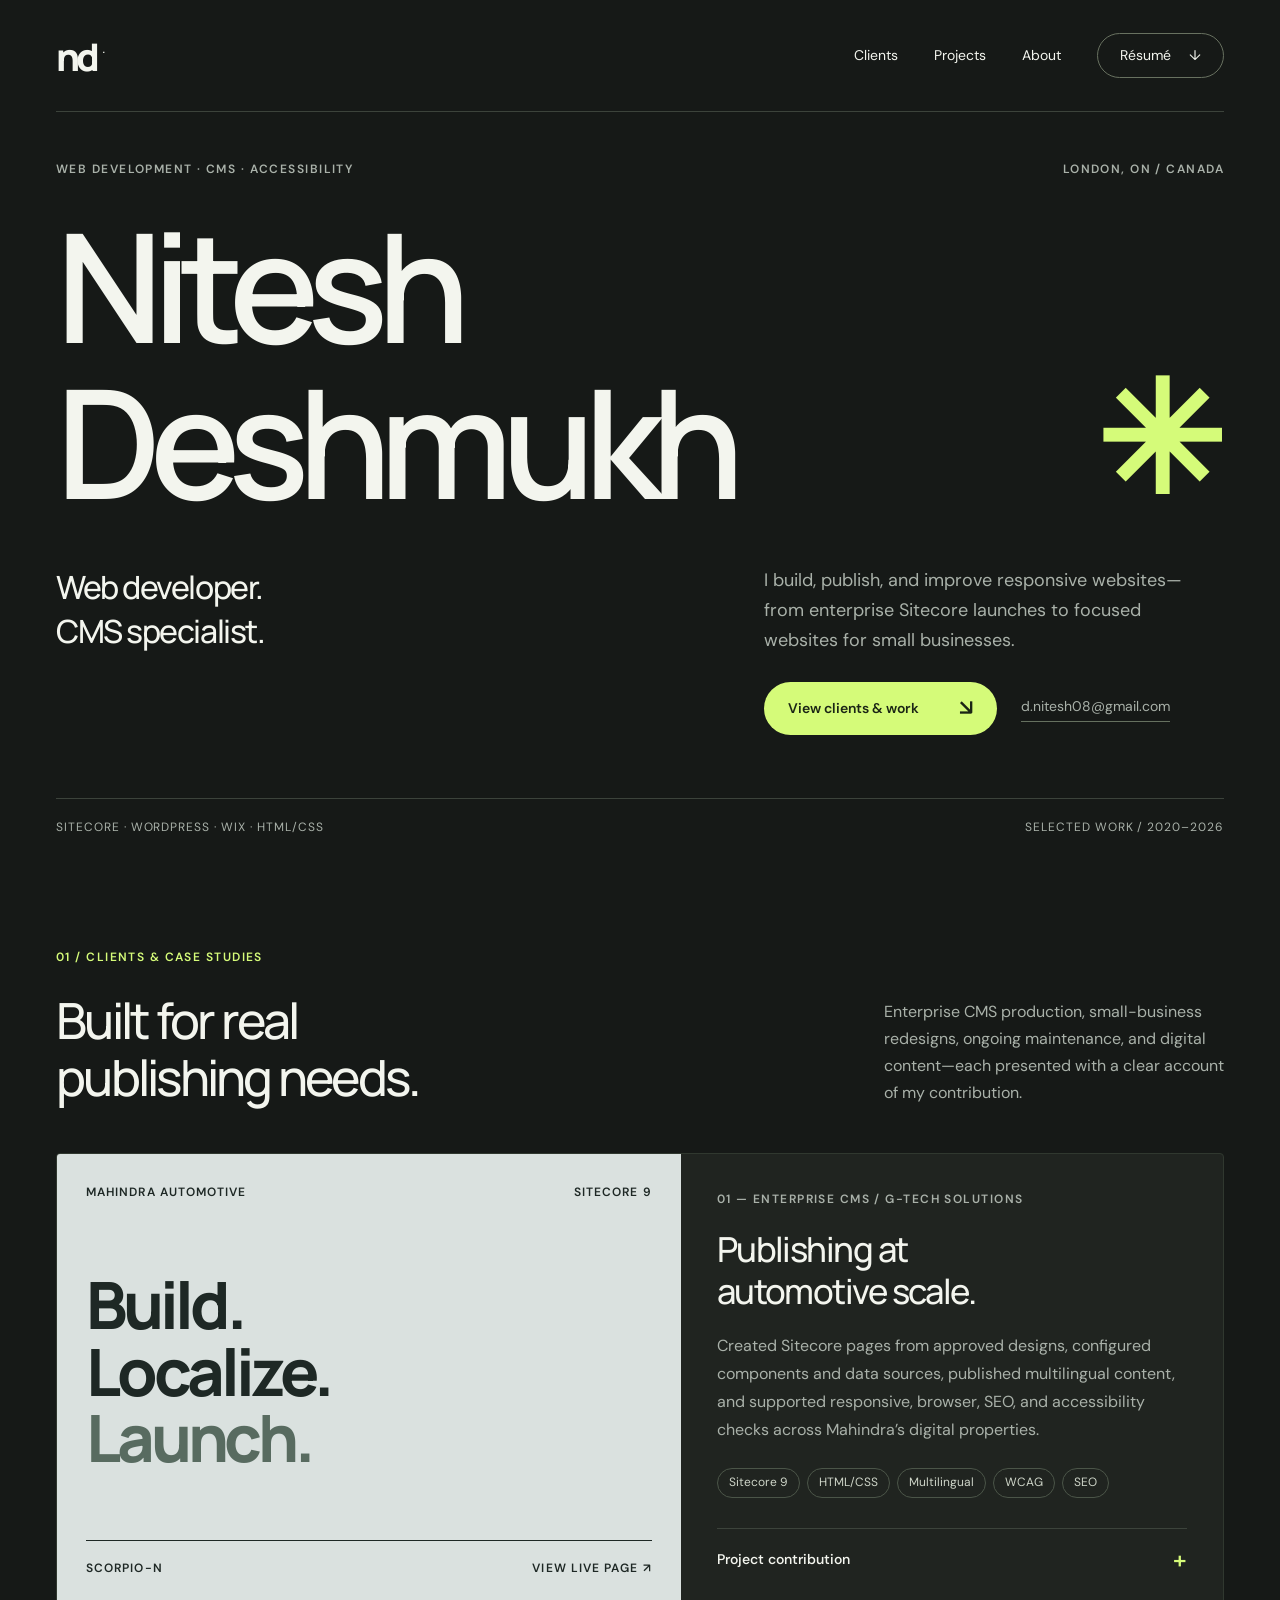
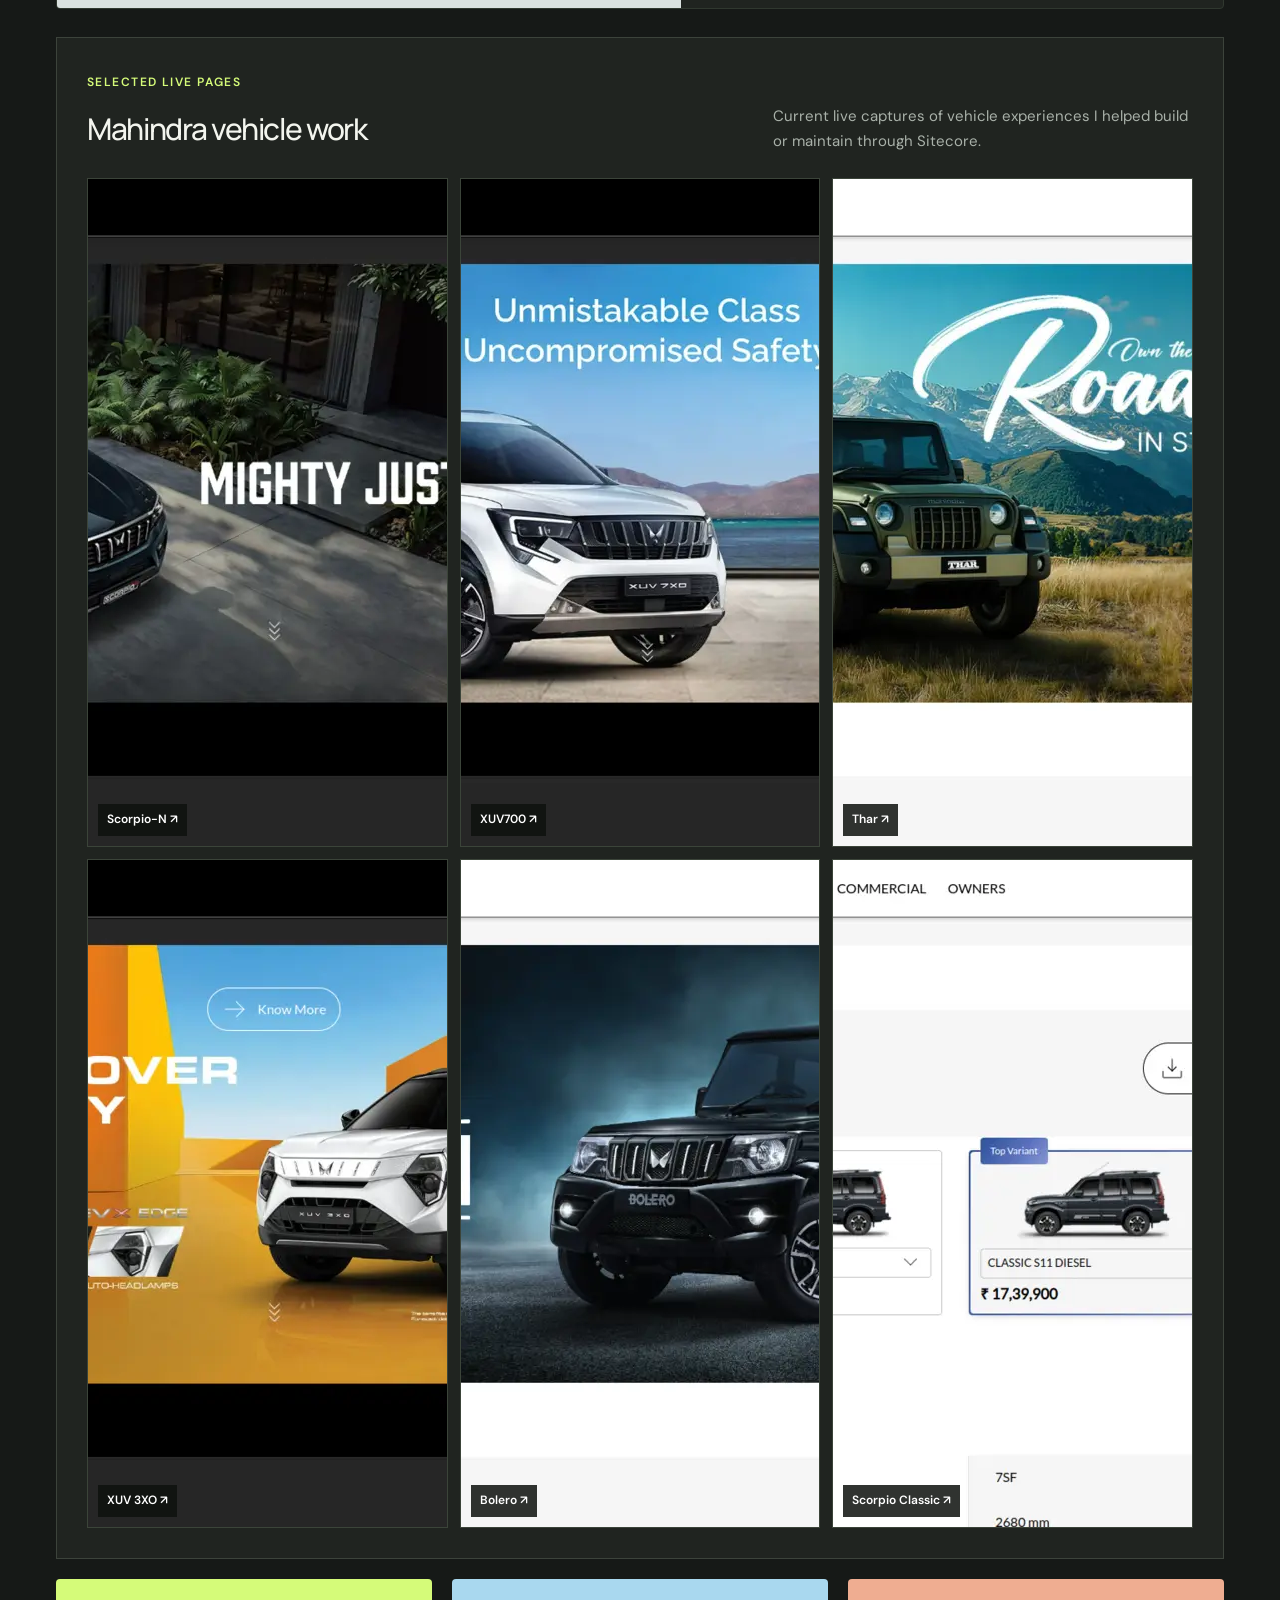
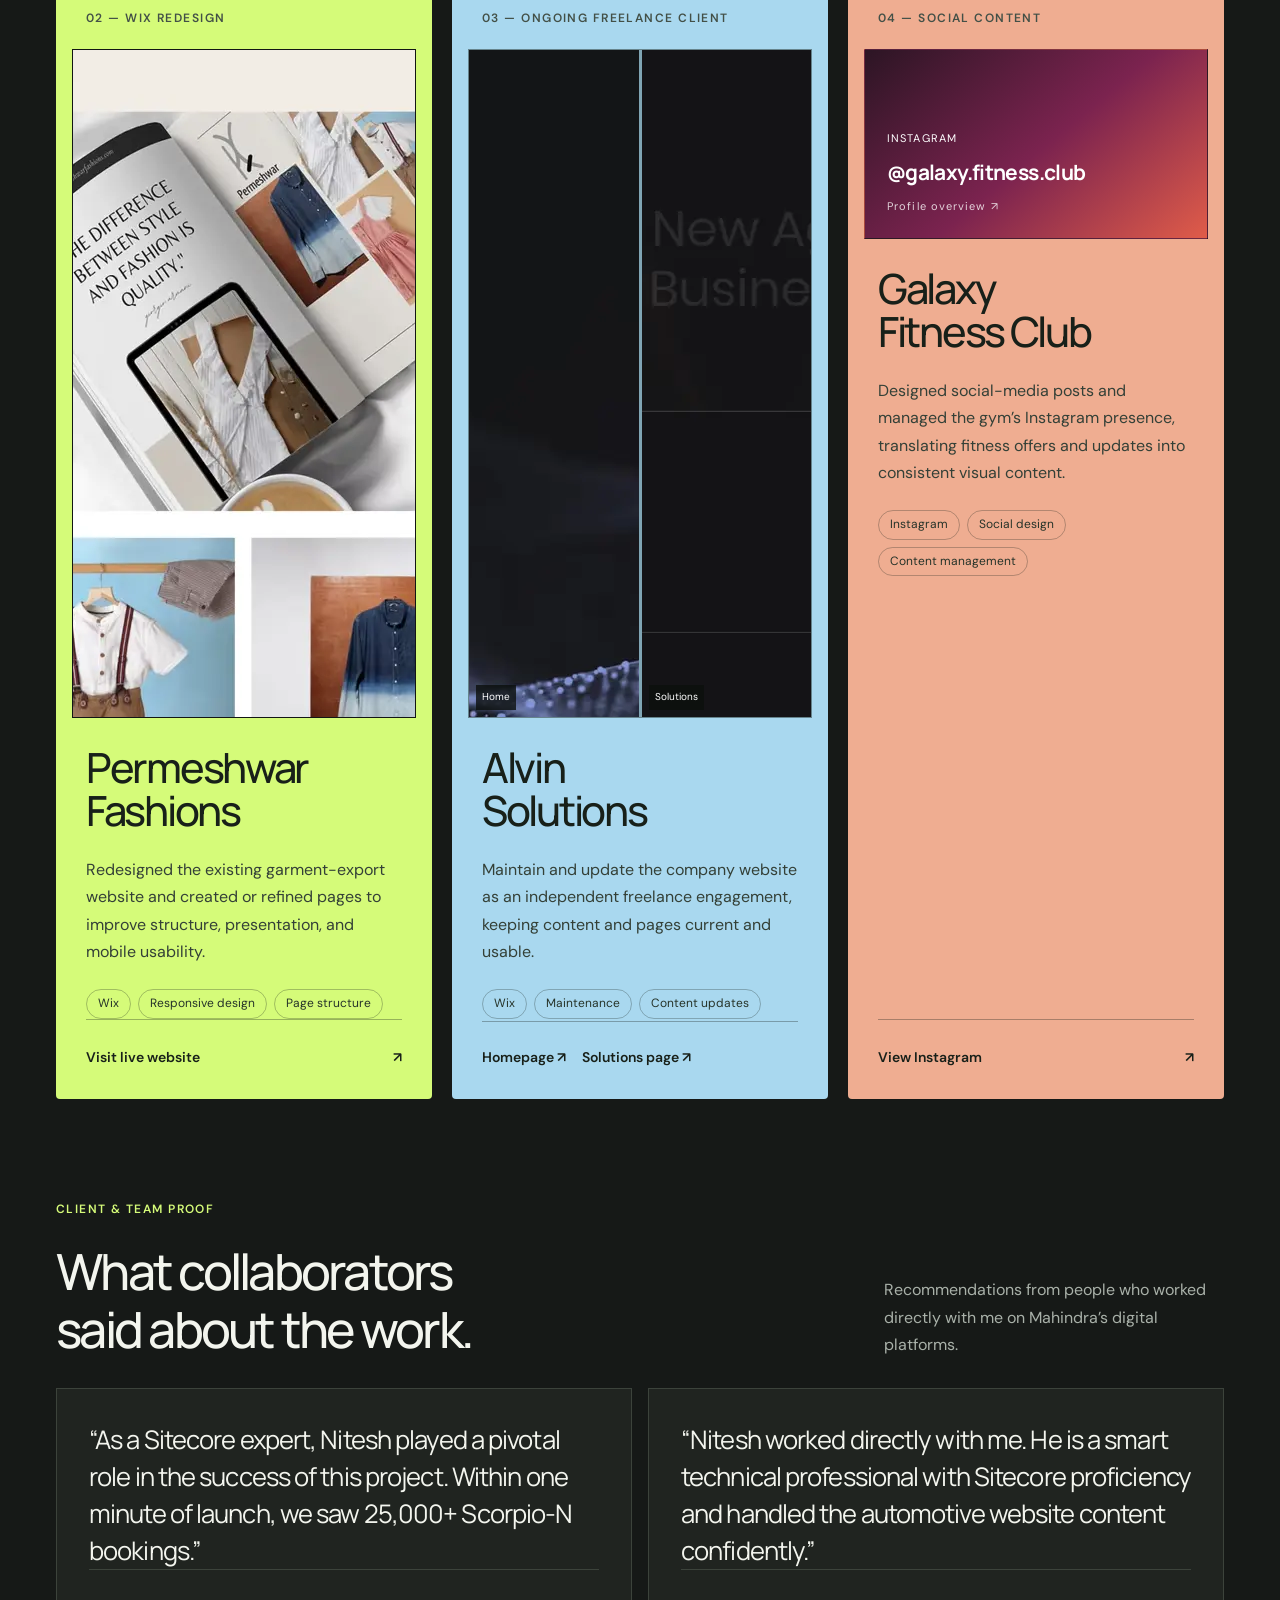
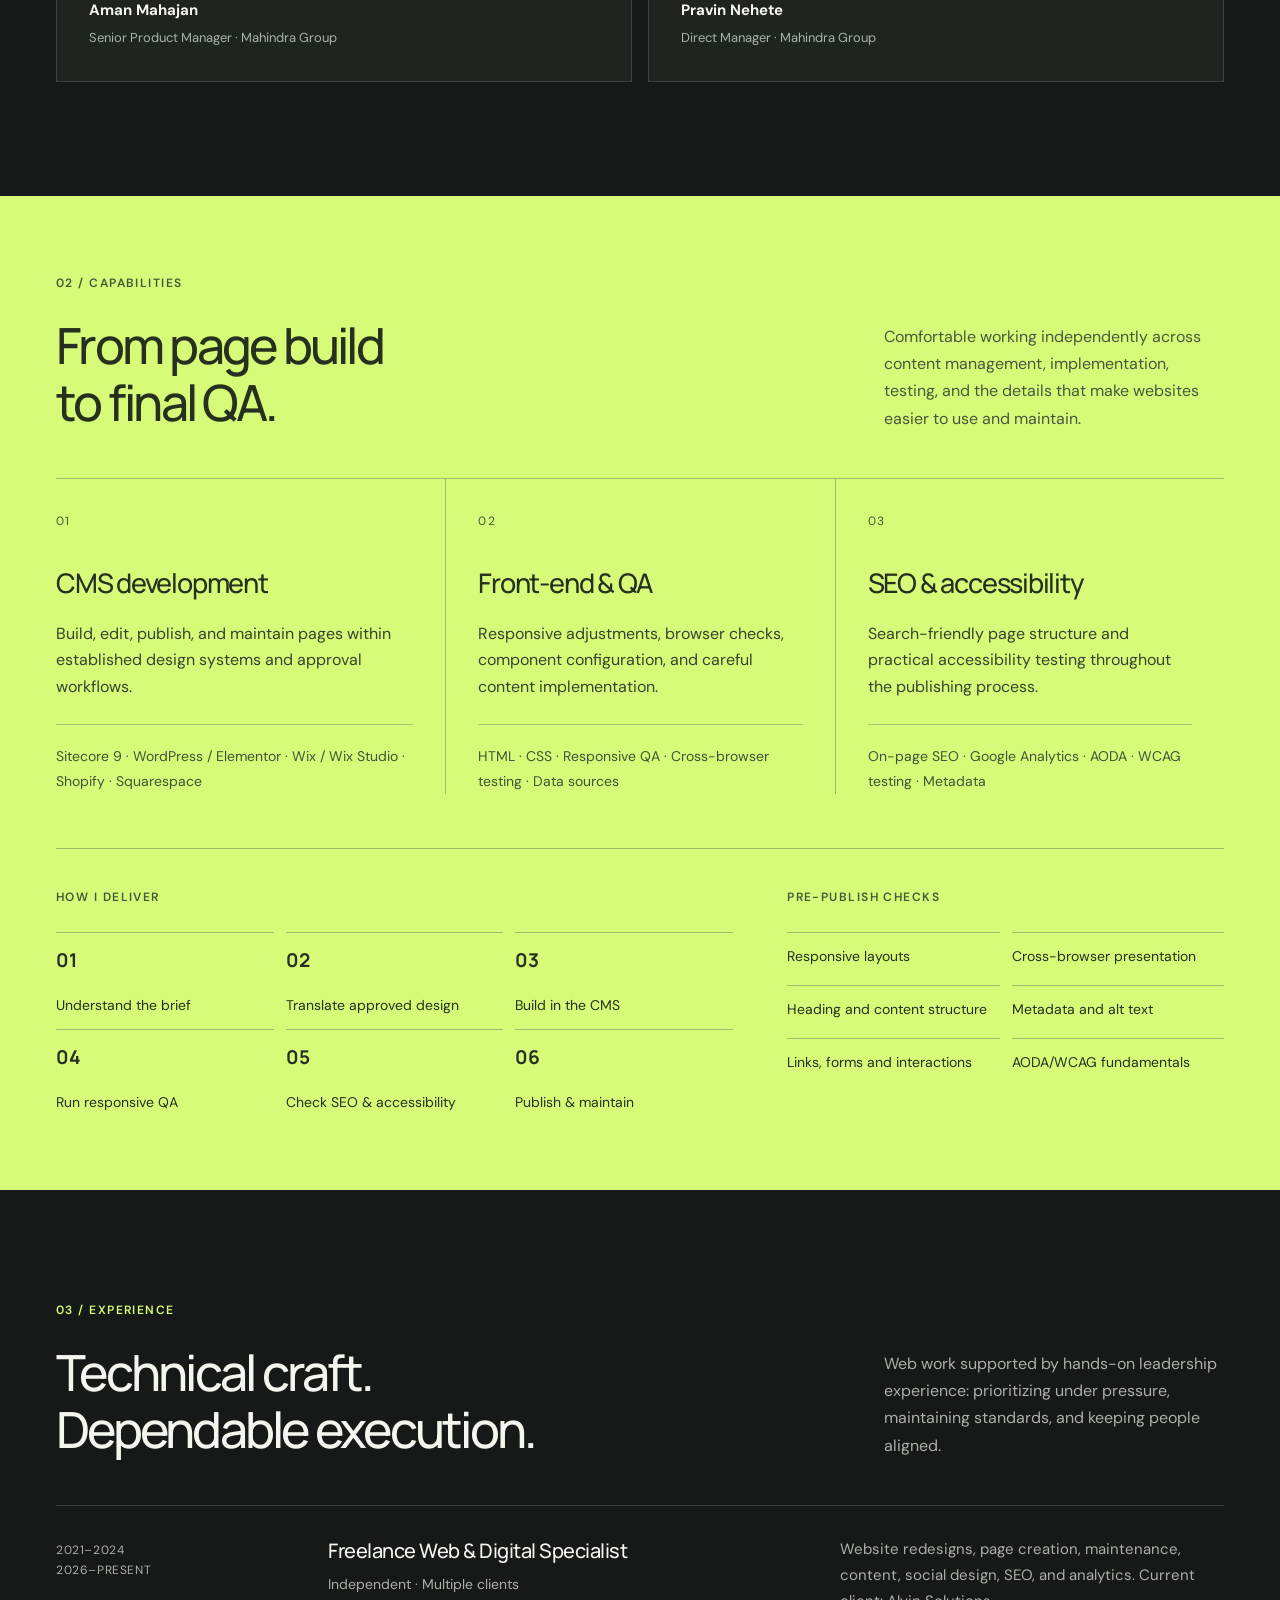
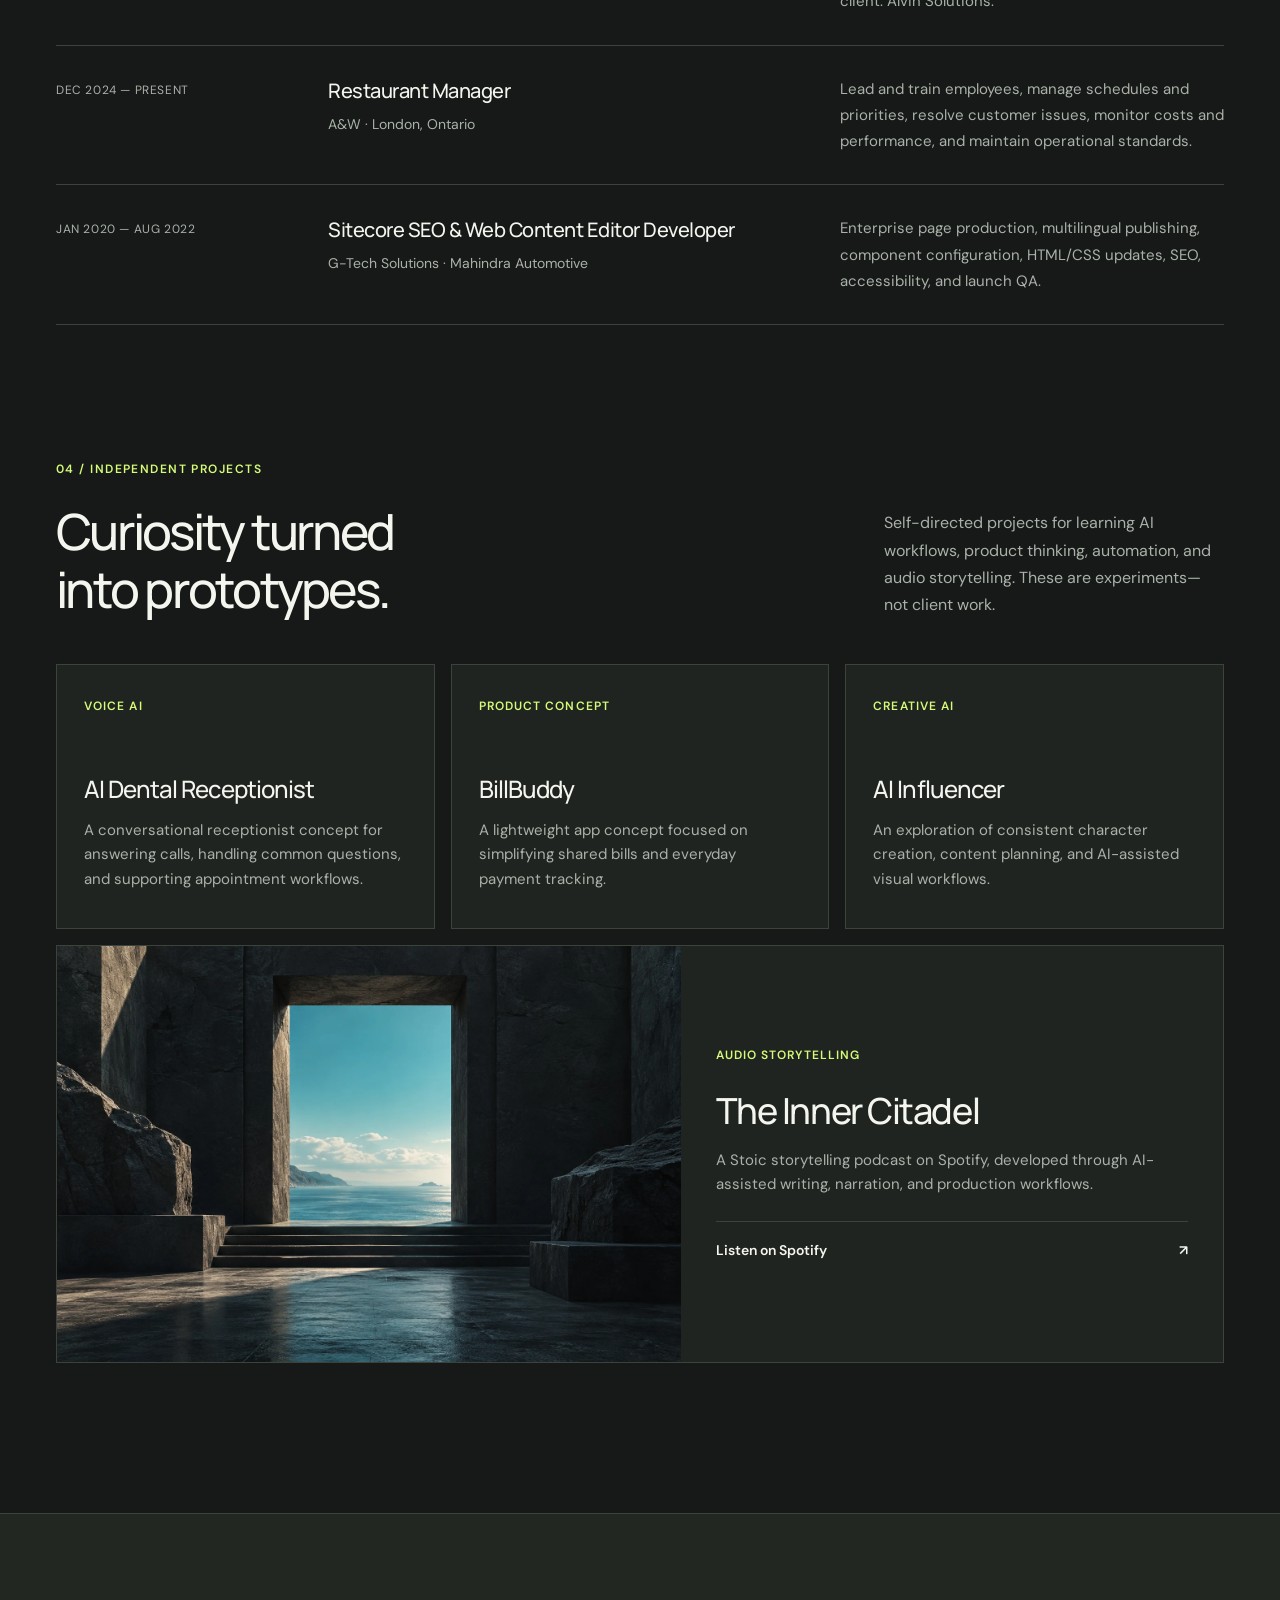
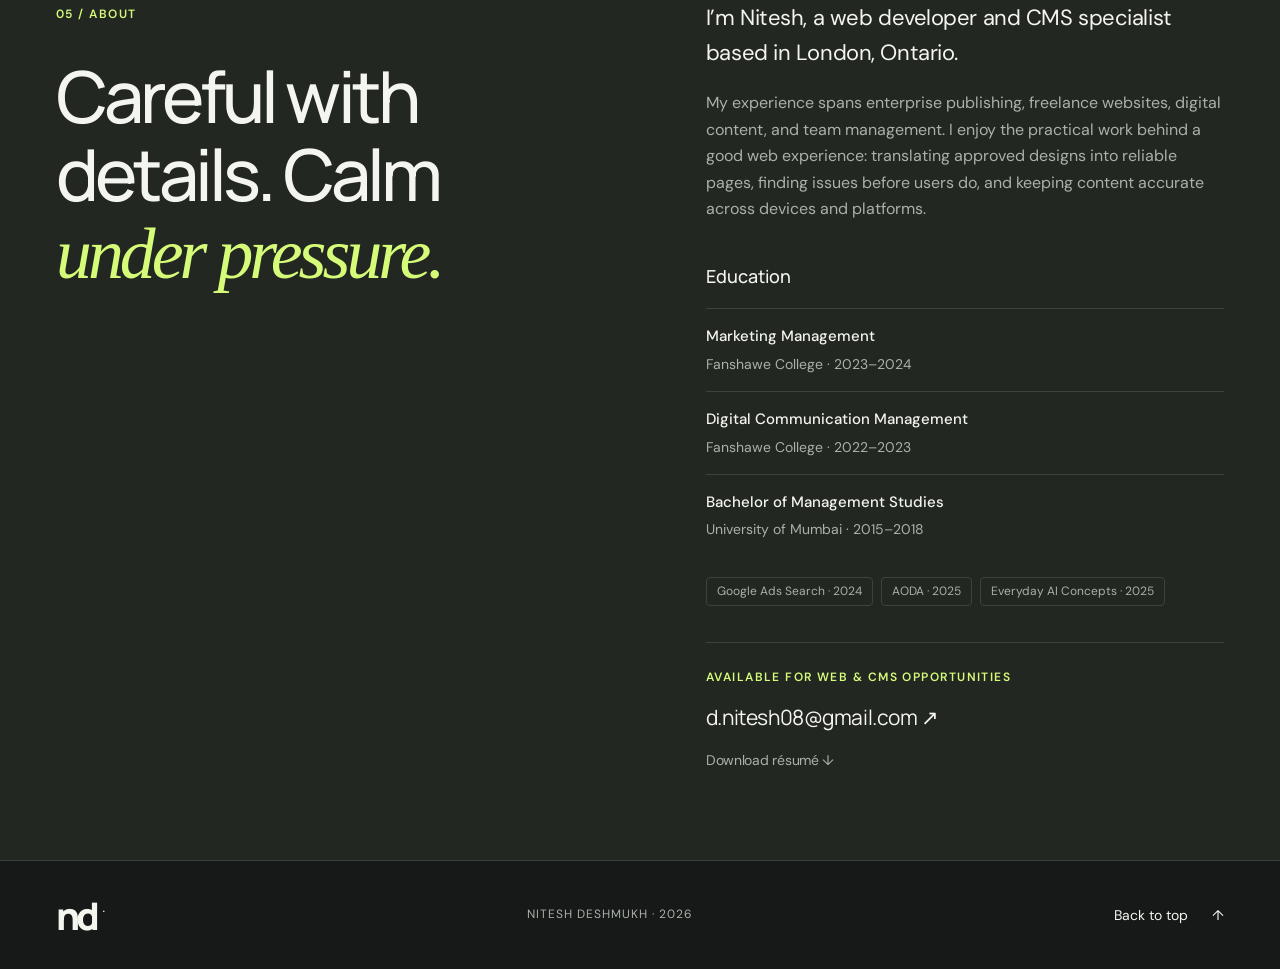
==== docs/index.html @ f16b20b1 "Publish updated web developer portfolio" ====
<!doctype html>
<html lang="en">
<head>
  <meta charset="UTF-8">
  <meta name="viewport" content="width=device-width, initial-scale=1">
  <meta name="theme-color" content="#161917">
  <title>Nitesh Deshmukh — Web Developer & CMS Specialist</title>
  <meta name="description" content="Portfolio of Nitesh Deshmukh, a web developer and CMS specialist in London, Ontario, with Sitecore, WordPress, Wix, accessibility, SEO, and QA experience.">
  <link rel="icon" href="favicon.svg" type="image/svg+xml">
  <link rel="stylesheet" href="style.css">
</head>
<body>
<a class="skip" href="#main">Skip to content</a>
<header class="header wrap">
  <a class="wordmark" href="#home" aria-label="Nitesh Deshmukh home">nd<span aria-hidden="true">.</span></a>
  <nav aria-label="Main navigation">
    <a href="#clients">Clients</a>
    <a href="#projects">Projects</a>
    <a href="#about">About</a>
    <a href="Nitesh_Deshmukh_Web_Developer_CMS_Resume.pdf" download>Résumé <span aria-hidden="true">↓</span></a>
  </nav>
</header>
<main id="main">
  <section class="hero wrap" id="home" aria-labelledby="hero-title">
    <div class="eyebrow hero-meta"><span>WEB DEVELOPMENT · CMS · ACCESSIBILITY</span><span>LONDON, ON / CANADA</span></div>
    <h1 id="hero-title">Nitesh<br><span class="surname">Deshmukh<span class="asterisk" aria-hidden="true">✳</span></span></h1>
    <div class="hero-bottom">
      <h2>Web developer.<br>CMS specialist.</h2>
      <div>
        <p>I build, publish, and improve responsive websites—from enterprise Sitecore launches to focused websites for small businesses.</p>
        <div class="hero-actions">
          <a class="button" href="#clients">View clients &amp; work <span aria-hidden="true">↘</span></a>
          <a class="text-link" href="mailto:d.nitesh08@gmail.com">d.nitesh08@gmail.com</a>
        </div>
      </div>
    </div>
    <div class="hero-foot"><span>SITECORE · WORDPRESS · WIX · HTML/CSS</span><span>SELECTED WORK / 2020–2026</span></div>
  </section>

  <section class="work wrap section" id="clients" aria-labelledby="work-title">
    <div class="section-heading">
      <div><span class="eyebrow">01 / CLIENTS &amp; CASE STUDIES</span><h2 id="work-title">Built for real<br>publishing needs.</h2></div>
      <p>Enterprise CMS production, small-business redesigns, ongoing maintenance, and digital content—each presented with a clear account of my contribution.</p>
    </div>
    <article class="project featured">
      <a class="project-visual mahindra" href="https://auto.mahindra.com/suv/scorpio-n/SCN.html" target="_blank" rel="noreferrer" aria-label="Visit the Mahindra Scorpio-N website">
        <div class="visual-top"><span>MAHINDRA AUTOMOTIVE</span><span>SITECORE 9</span></div>
        <div class="launch-title">Build.<br>Localize.<br><span>Launch.</span></div>
        <div class="visual-bottom"><span>SCORPIO-N</span><span>VIEW LIVE PAGE ↗</span></div>
      </a>
      <div class="project-copy">
        <div class="eyebrow">01 — ENTERPRISE CMS / G-TECH SOLUTIONS</div>
        <h3>Publishing at<br>automotive scale.</h3>
        <p>Created Sitecore pages from approved designs, configured components and data sources, published multilingual content, and supported responsive, browser, SEO, and accessibility checks across Mahindra’s digital properties.</p>
        <div class="tags"><span>Sitecore 9</span><span>HTML/CSS</span><span>Multilingual</span><span>WCAG</span><span>SEO</span></div>
        <details>
          <summary>Project contribution <span aria-hidden="true">+</span></summary>
          <div class="detail-content">
            <ul>
              <li>Built and maintained pages across 10+ Mahindra brands and four languages.</li>
              <li>Configured reusable components, data sources, metadata, and publishing workflows.</li>
              <li>Made HTML/CSS adjustments and completed responsive and cross-browser QA.</li>
              <li>Supported the Scorpio-N booking launch, which received 25,000 bookings in its first minute and more than 100,000 within 30 minutes.</li>
            </ul>
            <p class="note">Role: Sitecore SEO &amp; Web Content Editor Developer · January 2020–August 2022.</p>
          </div>
        </details>
      </div>
    </article>
    <div class="evidence-block" aria-labelledby="mahindra-pages-title">
      <div class="evidence-heading"><div><span class="eyebrow">SELECTED LIVE PAGES</span><h3 id="mahindra-pages-title">Mahindra vehicle work</h3></div><p>Current live captures of vehicle experiences I helped build or maintain through Sitecore.</p></div>
      <div class="evidence-grid">
        <a href="https://auto.mahindra.com/suv/scorpio-n/SCN.html" target="_blank" rel="noreferrer"><img src="assets/mahindra-scorpio-n.webp" alt="Live desktop capture of the Mahindra Scorpio-N page" width="1000" height="667" loading="lazy"><span>Scorpio-N ↗</span></a>
        <a href="https://auto.mahindra.com/suv/xuv700-ax7-diesel/X700M064917795148.html" target="_blank" rel="noreferrer"><img src="assets/mahindra-xuv700.webp" alt="Live desktop capture of a Mahindra XUV700 page" width="1000" height="667" loading="lazy"><span>XUV700 ↗</span></a>
        <a href="https://auto.mahindra.com/suv/thar/THRN.html" target="_blank" rel="noreferrer"><img src="assets/mahindra-thar.webp" alt="Live desktop capture of the Mahindra Thar page" width="1000" height="667" loading="lazy"><span>Thar ↗</span></a>
        <a href="https://auto.mahindra.com/suv/xuv3xo/X3XO.html" target="_blank" rel="noreferrer"><img src="assets/mahindra-xuv3xo.webp" alt="Live desktop capture of the Mahindra XUV 3XO page" width="1000" height="667" loading="lazy"><span>XUV 3XO ↗</span></a>
        <a href="https://auto.mahindra.com/suv/bolero/BOL.html" target="_blank" rel="noreferrer"><img src="assets/mahindra-bolero.webp" alt="Live desktop capture of the Mahindra Bolero page" width="1000" height="667" loading="lazy"><span>Bolero ↗</span></a>
        <a href="https://auto.mahindra.com/suv/scorpio-classic-classic-s-diesel/SCRCM088617973485.html" target="_blank" rel="noreferrer"><img src="assets/mahindra-scorpio-classic.webp" alt="Live desktop capture of the Mahindra Scorpio Classic page" width="1000" height="667" loading="lazy"><span>Scorpio Classic ↗</span></a>
      </div>
    </div>
    <div class="client-grid">
      <article class="client-card mint">
        <span class="eyebrow">02 — WIX REDESIGN</span>
        <a class="client-preview" href="https://www.permeshwar.com/" target="_blank" rel="noreferrer" aria-label="View the live Permeshwar Fashions homepage"><img src="assets/permeshwar-home.webp" alt="Live desktop capture of the Permeshwar Fashions homepage" width="1000" height="667" loading="lazy"></a>
        <h3>Permeshwar<br>Fashions</h3>
        <p>Redesigned the existing garment-export website and created or refined pages to improve structure, presentation, and mobile usability.</p>
        <div class="tags"><span>Wix</span><span>Responsive design</span><span>Page structure</span></div>
        <a class="case-link" href="https://www.permeshwar.com/" target="_blank" rel="noreferrer">Visit live website <span aria-hidden="true">↗</span></a>
      </article>
      <article class="client-card blue">
        <span class="eyebrow">03 — ONGOING FREELANCE CLIENT</span>
        <div class="preview-pair"><a href="https://www.alvinsolutions.in/" target="_blank" rel="noreferrer" aria-label="View the live Alvin Solutions homepage"><img src="assets/alvin-home.webp" alt="Live desktop capture of the Alvin Solutions homepage" width="1000" height="667" loading="lazy"><span>Home</span></a><a href="https://www.alvinsolutions.in/solutions" target="_blank" rel="noreferrer" aria-label="View the live Alvin Solutions services page"><img src="assets/alvin-solutions.webp" alt="Live desktop capture of the Alvin Solutions services page" width="1000" height="667" loading="lazy"><span>Solutions</span></a></div>
        <h3>Alvin<br>Solutions</h3>
        <p>Maintain and update the company website as an independent freelance engagement, keeping content and pages current and usable.</p>
        <div class="tags"><span>Wix</span><span>Maintenance</span><span>Content updates</span></div>
        <div class="case-links"><a href="https://www.alvinsolutions.in/" target="_blank" rel="noreferrer">Homepage ↗</a><a href="https://www.alvinsolutions.in/solutions" target="_blank" rel="noreferrer">Solutions page ↗</a></div>
      </article>
      <article class="client-card coral">
        <span class="eyebrow">04 — SOCIAL CONTENT</span>
        <a class="social-preview" href="https://www.instagram.com/galaxy.fitness.club/?hl=en" target="_blank" rel="noreferrer" aria-label="Open the Galaxy Fitness Club Instagram profile"><span>INSTAGRAM</span><strong>@galaxy.fitness.club</strong><small>Profile overview ↗</small></a>
        <h3>Galaxy<br>Fitness Club</h3>
        <p>Designed social-media posts and managed the gym’s Instagram presence, translating fitness offers and updates into consistent visual content.</p>
        <div class="tags"><span>Instagram</span><span>Social design</span><span>Content management</span></div>
        <a class="case-link" href="https://www.instagram.com/galaxy.fitness.club/?hl=en" target="_blank" rel="noreferrer">View Instagram <span aria-hidden="true">↗</span></a>
      </article>
    </div>
    <div class="testimonials" aria-labelledby="proof-title">
      <div class="section-heading compact"><div><span class="eyebrow">CLIENT &amp; TEAM PROOF</span><h2 id="proof-title">What collaborators<br>said about the work.</h2></div><p>Recommendations from people who worked directly with me on Mahindra’s digital platforms.</p></div>
      <div class="quote-grid">
        <figure><blockquote>“As a Sitecore expert, Nitesh played a pivotal role in the success of this project. Within one minute of launch, we saw 25,000+ Scorpio-N bookings.”</blockquote><figcaption><strong>Aman Mahajan</strong><span>Senior Product Manager · Mahindra Group</span></figcaption></figure>
        <figure><blockquote>“Nitesh worked directly with me. He is a smart technical professional with Sitecore proficiency and handled the automotive website content confidently.”</blockquote><figcaption><strong>Pravin Nehete</strong><span>Direct Manager · Mahindra Group</span></figcaption></figure>
      </div>
    </div>
  </section>

  <section class="capabilities section" id="skills" aria-labelledby="cap-title">
    <div class="wrap">
      <div class="section-heading">
        <div><span class="eyebrow">02 / CAPABILITIES</span><h2 id="cap-title">From page build<br>to final QA.</h2></div>
        <p>Comfortable working independently across content management, implementation, testing, and the details that make websites easier to use and maintain.</p>
      </div>
      <div class="cap-grid">
        <article><span class="cap-number">01</span><h3>CMS development</h3><p>Build, edit, publish, and maintain pages within established design systems and approval workflows.</p><div class="tool-list">Sitecore 9 · WordPress / Elementor · Wix / Wix Studio · Shopify · Squarespace</div></article>
        <article><span class="cap-number">02</span><h3>Front-end & QA</h3><p>Responsive adjustments, browser checks, component configuration, and careful content implementation.</p><div class="tool-list">HTML · CSS · Responsive QA · Cross-browser testing · Data sources</div></article>
        <article><span class="cap-number">03</span><h3>SEO & accessibility</h3><p>Search-friendly page structure and practical accessibility testing throughout the publishing process.</p><div class="tool-list">On-page SEO · Google Analytics · AODA · WCAG testing · Metadata</div></article>
      </div>
      <div class="delivery">
        <div class="delivery-process">
          <span class="eyebrow">HOW I DELIVER</span>
          <ol><li><b>01</b> Understand the brief</li><li><b>02</b> Translate approved design</li><li><b>03</b> Build in the CMS</li><li><b>04</b> Run responsive QA</li><li><b>05</b> Check SEO &amp; accessibility</li><li><b>06</b> Publish &amp; maintain</li></ol>
        </div>
        <div class="quality-list">
          <span class="eyebrow">PRE-PUBLISH CHECKS</span>
          <ul><li>Responsive layouts</li><li>Cross-browser presentation</li><li>Heading and content structure</li><li>Metadata and alt text</li><li>Links, forms and interactions</li><li>AODA/WCAG fundamentals</li></ul>
        </div>
      </div>
    </div>
  </section>

  <section class="experience section wrap" id="experience" aria-labelledby="exp-title">
    <div class="section-heading">
      <div><span class="eyebrow">03 / EXPERIENCE</span><h2 id="exp-title">Technical craft.<br>Dependable execution.</h2></div>
      <p>Web work supported by hands-on leadership experience: prioritizing under pressure, maintaining standards, and keeping people aligned.</p>
    </div>
    <div class="timeline">
      <article>
        <span class="time">2021–2024<br>2026–PRESENT</span>
        <div><h3>Freelance Web & Digital Specialist</h3><span class="organization">Independent · Multiple clients</span></div>
        <p>Website redesigns, page creation, maintenance, content, social design, SEO, and analytics. Current client: Alvin Solutions.</p>
      </article>
      <article>
        <span class="time">DEC 2024 — PRESENT</span>
        <div><h3>Restaurant Manager</h3><span class="organization">A&amp;W · London, Ontario</span></div>
        <p>Lead and train employees, manage schedules and priorities, resolve customer issues, monitor costs and performance, and maintain operational standards.</p>
      </article>
      <article>
        <span class="time">JAN 2020 — AUG 2022</span>
        <div><h3>Sitecore SEO & Web Content Editor Developer</h3><span class="organization">G-Tech Solutions · Mahindra Automotive</span></div>
        <p>Enterprise page production, multilingual publishing, component configuration, HTML/CSS updates, SEO, accessibility, and launch QA.</p>
      </article>
    </div>
  </section>

  <section class="labs section wrap" id="projects" aria-labelledby="labs-title">
    <div class="section-heading">
      <div><span class="eyebrow">04 / INDEPENDENT PROJECTS</span><h2 id="labs-title">Curiosity turned<br>into prototypes.</h2></div>
      <p>Self-directed projects for learning AI workflows, product thinking, automation, and audio storytelling. These are experiments—not client work.</p>
    </div>
    <div class="lab-grid">
      <article><span>VOICE AI</span><h3>AI Dental Receptionist</h3><p>A conversational receptionist concept for answering calls, handling common questions, and supporting appointment workflows.</p></article>
      <article><span>PRODUCT CONCEPT</span><h3>BillBuddy</h3><p>A lightweight app concept focused on simplifying shared bills and everyday payment tracking.</p></article>
      <article><span>CREATIVE AI</span><h3>AI Influencer</h3><p>An exploration of consistent character creation, content planning, and AI-assisted visual workflows.</p></article>
      <article class="lab-citadel"><img src="citadel.webp" alt="Concept artwork for The Inner Citadel podcast" width="1536" height="1024" loading="lazy"><div><span>AUDIO STORYTELLING</span><h3>The Inner Citadel</h3><p>A Stoic storytelling podcast on Spotify, developed through AI-assisted writing, narration, and production workflows.</p><a class="case-link" href="https://open.spotify.com/show/3gAxBKClAF5j9GV3lMhTHK" target="_blank" rel="noreferrer">Listen on Spotify <span aria-hidden="true">↗</span></a></div></article>
    </div>
  </section>

  <section class="about section" id="about" aria-labelledby="about-title">
    <div class="wrap about-grid">
      <div><span class="eyebrow">05 / ABOUT</span><h2 id="about-title">Careful with<br>details. Calm<br><i>under pressure.</i></h2></div>
      <div class="about-copy">
        <p class="lead">I’m Nitesh, a web developer and CMS specialist based in London, Ontario.</p>
        <p>My experience spans enterprise publishing, freelance websites, digital content, and team management. I enjoy the practical work behind a good web experience: translating approved designs into reliable pages, finding issues before users do, and keeping content accurate across devices and platforms.</p>
        <h3>Education</h3>
        <ul class="education">
          <li><strong>Marketing Management</strong><span>Fanshawe College · 2023–2024</span></li>
          <li><strong>Digital Communication Management</strong><span>Fanshawe College · 2022–2023</span></li>
          <li><strong>Bachelor of Management Studies</strong><span>University of Mumbai · 2015–2018</span></li>
        </ul>
        <div class="credentials"><span>Google Ads Search · 2024</span><span>AODA · 2025</span><span>Everyday AI Concepts · 2025</span></div>
        <div class="contact-panel">
          <span class="eyebrow">AVAILABLE FOR WEB & CMS OPPORTUNITIES</span>
          <a href="mailto:d.nitesh08@gmail.com">d.nitesh08@gmail.com <span aria-hidden="true">↗</span></a>
          <a class="resume-link" href="Nitesh_Deshmukh_Web_Developer_CMS_Resume.pdf" download>Download résumé <span aria-hidden="true">↓</span></a>
        </div>
      </div>
    </div>
  </section>
</main>
<footer class="wrap footer">
  <a class="wordmark" href="#home" aria-label="Back to top">nd<span aria-hidden="true">.</span></a>
  <span>NITESH DESHMUKH · 2026</span>
  <a href="#home">Back to top <span aria-hidden="true">↑</span></a>
</footer>
<script src="script.js" defer></script>
</body>
</html>
---- docs/style.css ----
@import url('https://fonts.googleapis.com/css2?family=DM+Sans:wght@400;450;500;550;600;650;700&family=Manrope:wght@400;500;600;650;700;750;800&display=swap');
:root{--bg:#161917;--surface:#202420;--ink:#f3f5ee;--muted:#a9b1a9;--accent:#d5fb79;--line:#3c433b;--display:'Manrope',Arial,sans-serif;--body:'DM Sans',Arial,sans-serif}*{box-sizing:border-box}html{scroll-behavior:smooth;scroll-padding-top:28px}body{margin:0;background:var(--bg);color:var(--ink);font-family:var(--body);font-size:16px;line-height:1.65}a{color:inherit;text-decoration:none}button,a,summary{-webkit-tap-highlight-color:transparent}a:focus-visible,summary:focus-visible{outline:3px solid var(--accent);outline-offset:6px}::selection{background:var(--accent);color:var(--bg)}.wrap{width:min(1280px,calc(100% - 112px));margin-inline:auto}.skip{position:absolute;top:-100px;left:20px;padding:12px;background:var(--accent);color:var(--bg);z-index:20}.skip:focus{top:10px}.header{display:flex;justify-content:space-between;align-items:center;height:112px;border-bottom:1px solid var(--line)}.wordmark{font-family:var(--display);font-size:38px;letter-spacing:-4px;font-weight:800;line-height:1}.wordmark span{display:inline-block;font-size:13px;vertical-align:top;margin:5px 0 0 6px;letter-spacing:0;font-weight:500}.header nav{display:flex;gap:36px;align-items:center;font-size:14px}.header nav a{transition:color .2s}.header nav a:hover,.footer a:hover{color:var(--accent)}.header nav a:last-child{border:1px solid #687160;border-radius:30px;padding:10px 22px}.header nav a span{margin-left:14px}.eyebrow{font-size:12px;font-weight:600;letter-spacing:.12em;line-height:1.5}.hero{padding-top:48px}.hero-meta{display:flex;justify-content:space-between;color:var(--muted)}h1,h2,h3,p{margin:0}h1,h2,h3{font-family:var(--display);font-weight:500}h1{font-size:clamp(80px,11.85vw,169px);line-height:1.03;letter-spacing:-.075em;margin:29px 0 47px;font-weight:600}.surname{display:flex;align-items:center;justify-content:space-between;gap:20px}.asterisk{font-size:clamp(70px,12vw,165px);line-height:1;color:var(--accent);font-family:Arial,sans-serif;display:inline-block;letter-spacing:0;transition:transform 1s}.hero:hover .asterisk{transform:rotate(45deg)}.hero-bottom{display:grid;grid-template-columns:1.4fr 1fr;gap:64px;align-items:start}.hero-bottom h2{font-size:clamp(24px,2.5vw,37px);line-height:1.35;letter-spacing:-.045em}.hero-bottom p{color:var(--muted);max-width:420px;font-size:18px}.button{display:inline-flex;gap:40px;align-items:center;background:var(--accent);color:#1b2515;border-radius:100px;padding:15px 24px;margin-top:26px;font-weight:600;font-size:14px;transition:background .2s,transform .2s}.button:hover{background:#e2ffa5;transform:translateY(-2px)}.button span{font-size:22px;line-height:1}.hero-foot{display:flex;justify-content:space-between;margin-top:63px;border-top:1px solid var(--line);padding-top:19px;font-size:12px;letter-spacing:.08em;color:var(--muted)}.section{padding-top:106px;padding-bottom:24px}.section-heading{display:flex;justify-content:space-between;gap:50px;align-items:end;margin-bottom:46px}.section-heading .eyebrow{color:var(--accent)}.section-heading h2{font-size:clamp(32px,3.9vw,55px);line-height:1.15;letter-spacing:-.055em;margin-top:22px}.section-heading>p{color:var(--muted);max-width:340px;line-height:1.7}.project{background:var(--surface);border:1px solid #30382f;overflow:hidden;border-radius:4px}.featured{display:grid;grid-template-columns:1.15fr 1fr;margin-bottom:28px}.project-visual{position:relative;overflow:hidden;min-height:410px;padding:29px;display:flex;flex-direction:column;justify-content:space-between}.visual-top,.visual-bottom{display:flex;justify-content:space-between;align-items:center;gap:20px;font-size:12px;letter-spacing:.09em;font-weight:600;position:relative;z-index:2}.mahindra{background:#dae1df;color:#1e2825}.launch-title{font-family:var(--display);font-size:clamp(43px,5.1vw,70px);line-height:1.02;font-weight:750;letter-spacing:-.06em;margin:42px 0}.launch-title span{color:#586b60}.visual-bottom{padding-top:18px;border-top:1px solid currentColor}.project-copy{padding:36px}.project-copy .eyebrow{color:var(--muted);font-size:12px}.project-copy h3{font-size:clamp(26px,2.7vw,38px);line-height:1.22;letter-spacing:-.045em;margin:20px 0}.project-copy>p{color:var(--muted);font-size:16px;line-height:1.75}.tags{display:flex;gap:7px;flex-wrap:wrap;margin-top:24px}.tags span{font-size:12px;padding:4px 11px;border:1px solid #4b5548;border-radius:20px;color:#ced5c8}details{border-top:1px solid var(--line);margin-top:30px}summary{cursor:pointer;list-style:none;display:flex;justify-content:space-between;align-items:center;padding-top:19px;font-size:14px;font-weight:550}summary::-webkit-details-marker{display:none}summary>span{font-size:24px;line-height:1;color:var(--accent);transition:transform .2s}details[open] summary>span{transform:rotate(45deg)}summary:hover{color:var(--accent)}.detail-content{font-size:15px;color:#c3ccbe;line-height:1.7;padding-top:4px}.detail-content h4{margin:22px 0 6px;color:var(--ink);font-weight:600;font-size:15px}.detail-content ul{padding-left:20px;margin-top:4px}.detail-content li{padding-left:3px;margin:8px 0}.detail-content .note{font-size:13px;color:var(--muted);margin-top:18px}.project-grid{display:grid;grid-template-columns:1fr 1fr;gap:28px;align-items:start}.stacked .project-visual{height:410px}.citadel{color:white;background:#153330}.citadel img{position:absolute;inset:0;width:100%;height:100%;object-fit:cover;transition:transform .8s}.citadel:hover img{transform:scale(1.025)}.image-shade{position:absolute;inset:0;background:linear-gradient(180deg,rgba(0,0,0,.27),rgba(0,0,0,.05) 25%,rgba(0,0,0,.7))}.citadel-title{position:relative;z-index:2;margin:auto 0 27px;font-family:Georgia,serif;font-size:56px;line-height:.98;letter-spacing:-.04em}.citadel-title i{font-weight:normal}.freelance{background:var(--accent);color:#26301e}.freelance-title{font-family:var(--display);font-weight:700;font-size:24px;line-height:1.15;letter-spacing:-.04em}.freelance-title>span{display:block;font-size:clamp(41px,4.4vw,61px);line-height:1.05;margin-top:15px}.capabilities{margin-top:90px;background:var(--accent);color:#26301e;padding:73px 0 75px}.capabilities .eyebrow{color:#465936}.capabilities .section-heading>p{color:#48583d}.cap-grid{display:grid;grid-template-columns:repeat(3,1fr);gap:0}.cap-grid article{padding:28px 32px 0 0;border-top:1px solid #9eba6c}.cap-grid article+article{padding-left:32px;border-left:1px solid #9eba6c}.cap-number{font-size:12px;letter-spacing:.1em;color:#465936}.cap-grid h3{font-size:27px;letter-spacing:-.045em;margin-top:28px;margin-bottom:15px}.cap-grid p{color:#36442d}.tool-list{border-top:1px solid #a7c474;margin-top:24px;padding-top:19px;font-size:14px;line-height:1.8;color:#425337}.timeline{border-top:1px solid var(--line)}.timeline article{display:grid;grid-template-columns:1fr 2fr 1.6fr;gap:32px;border-bottom:1px solid var(--line);padding:30px 0}.time{font-size:12px;color:var(--muted);padding-top:5px;letter-spacing:.05em}.timeline h3{font-size:20px;line-height:1.45;letter-spacing:-.025em}.organization{display:block;font-size:14px;color:var(--muted);margin-top:8px}.timeline p{font-size:15px;color:var(--muted);line-height:1.75}.metric-grid{display:grid;grid-template-columns:repeat(3,1fr);border-top:1px solid var(--line);padding:32px 0}.metric-grid article{padding-right:22px}.metric-grid article+article{border-left:1px solid var(--line);padding-left:30px}.metric-grid article>span{font-size:12px;letter-spacing:.07em;color:var(--muted)}.metric-grid strong{display:block;color:var(--accent);font-family:var(--display);font-size:clamp(38px,5vw,66px);font-weight:500;line-height:1.2;letter-spacing:-.05em;margin:26px 0 9px}.metric-grid strong span{font-size:.65em}.metric-grid p{font-size:18px}.metric-grid small{display:block;font-size:13px;color:var(--muted);margin-top:5px}.about{margin-top:70px;padding:86px 0 88px;background:#222722;border-block:1px solid var(--line)}.about-grid{display:grid;grid-template-columns:1.1fr 1fr;gap:80px}.about .eyebrow{color:var(--accent)}.about h2{font-size:clamp(42px,5.6vw,76px);line-height:1.08;letter-spacing:-.055em;margin-top:32px}.about h2 i{font-family:Georgia,serif;font-weight:normal;color:var(--accent)}.about-copy>p{margin-bottom:20px;color:var(--muted)}.about-copy>.lead{font-size:22px;line-height:1.6;color:var(--ink);letter-spacing:-.02em}.about h3{font-size:18px;margin-top:40px}.education{list-style:none;padding:0;margin:16px 0}.education li{border-top:1px solid var(--line);padding:15px 0}.education strong{display:block;font-weight:500;font-size:15px}.education span{display:block;color:var(--muted);font-size:14px;margin-top:4px}.credentials{display:flex;gap:8px;flex-wrap:wrap;margin-top:20px}.credentials span{font-size:12px;padding:4px 10px;border:1px solid var(--line);border-radius:4px;color:var(--muted)}.footer{display:flex;justify-content:space-between;align-items:center;padding-block:35px;gap:30px}.footer>span{font-size:12px;letter-spacing:.08em;color:var(--muted)}.footer>a:last-child{font-size:14px}.footer>a:last-child span{margin-left:20px}
@media(min-width:1600px){h1{font-size:170px}}@media(max-width:1000px){.wrap{width:calc(100% - 64px)}.hero-bottom{gap:40px}.featured{grid-template-columns:1fr 1fr}.project-copy{padding:27px}.project-visual{padding:23px;min-height:380px}.stacked .project-visual{height:355px;min-height:355px}.citadel-title{font-size:48px}.section-heading>p{max-width:280px}.timeline article{grid-template-columns:.8fr 1.6fr 1.3fr;gap:22px}.cap-grid article{padding-right:22px}.cap-grid article+article{padding-left:22px}.about-grid{gap:50px}.metric-grid article+article{padding-left:20px}}
@media(max-width:720px){.wrap{width:calc(100% - 40px)}.header{height:84px}.wordmark{font-size:33px}.header nav{gap:19px;font-size:13px}.header nav a:last-child{padding:7px 12px}.header nav a span{display:none}.hero{padding-top:29px}.hero-meta{font-size:12px;letter-spacing:.06em;gap:15px}h1{font-size:clamp(58px,12.8vw,95px);margin:29px 0 34px;letter-spacing:-.075em}.asterisk{font-size:clamp(39px,10vw,68px)}.surname{gap:4px}.hero-bottom{grid-template-columns:1fr;gap:25px}.hero-bottom h2{font-size:28px}.hero-bottom p{font-size:17px;max-width:500px}.button{padding:13px 21px;margin-top:20px}.hero-foot{margin-top:35px;font-size:12px;letter-spacing:.04em;gap:20px}.hero-foot span:last-child{text-align:right}.section{padding-top:68px}.section-heading{display:block;margin-bottom:28px}.section-heading h2{font-size:37px;margin-top:17px}.section-heading>p{margin-top:22px;max-width:520px;font-size:16px}.featured,.project-grid{display:grid;grid-template-columns:1fr}.featured{margin-bottom:22px}.project-grid{gap:22px}.project-visual{min-height:360px}.mahindra{height:370px}.launch-title{font-size:62px;margin:25px 0}.project-copy{padding:27px}.project-copy h3{font-size:30px}.stacked .project-visual{height:370px}.freelance-title{font-size:26px}.freelance-title>span{font-size:52px}.citadel-title{font-size:55px}.capabilities{margin-top:55px;padding:54px 0}.cap-grid{grid-template-columns:1fr}.cap-grid article,.cap-grid article+article{padding:23px 0 27px;border-left:none}.cap-grid h3{margin-top:12px}.tool-list{margin-top:16px;padding-top:13px}.timeline article{grid-template-columns:1fr;gap:10px;padding:25px 0}.timeline h3{font-size:21px}.organization{margin-top:4px}.timeline p{max-width:550px}.metric-grid{grid-template-columns:1fr;padding:0;border-top:0}.metric-grid article,.metric-grid article+article{padding:25px 0;border-left:0;border-top:1px solid var(--line)}.metric-grid strong{font-size:60px;margin:12px 0 7px}.metric-grid article>span{font-size:12px}.about{margin-top:40px;padding:55px 0}.about-grid{grid-template-columns:1fr;gap:35px}.about h2{font-size:57px;margin-top:20px}.about-copy>.lead{font-size:21px}.footer{gap:14px;flex-wrap:wrap;padding-block:28px}.footer>span{font-size:12px}.footer>a:last-child{font-size:13px}.footer>a:last-child span{margin-left:8px}}
@media(prefers-reduced-motion:reduce){html{scroll-behavior:auto}*,*::before,*::after{transition:none!important;animation:none!important}}

/* Portfolio refresh */
.hero-actions{display:flex;align-items:center;gap:24px;flex-wrap:wrap}.text-link{margin-top:26px;color:var(--muted);font-size:14px;border-bottom:1px solid #65705f;padding-bottom:3px}.text-link:hover{color:var(--accent);border-color:var(--accent)}.project-visual:focus-visible{outline:3px solid var(--accent);outline-offset:-8px}.mahindra{transition:filter .25s}.mahindra:hover{filter:brightness(1.04)}.client-grid{display:grid;grid-template-columns:repeat(3,1fr);gap:20px;margin-top:20px}.client-card{min-height:480px;padding:30px;display:flex;flex-direction:column;border-radius:4px;color:#182019}.client-card .eyebrow{color:#435047}.client-card h3{font-size:clamp(34px,3.25vw,48px);line-height:1.04;letter-spacing:-.055em;margin:42px 0 24px}.client-card p{line-height:1.7;color:#344037}.client-card .tags{margin-top:24px}.client-card .tags span{border-color:rgba(24,32,25,.28);color:#263329}.client-card .case-link{margin-top:auto;padding-top:26px;border-top:1px solid rgba(24,32,25,.33);font-weight:600;font-size:14px;display:flex;justify-content:space-between}.client-card .case-link:hover{text-decoration:underline;text-underline-offset:4px}.client-card.mint{background:#d5fb79}.client-card.blue{background:#a9d8ef}.client-card.coral{background:#efad91}.labs{padding-bottom:80px}.lab-grid{display:grid;grid-template-columns:repeat(3,1fr);gap:16px}.lab-grid article{border:1px solid var(--line);background:var(--surface);padding:27px;min-height:265px}.lab-grid article>span,.lab-citadel div>span{font-size:12px;letter-spacing:.09em;color:var(--accent);font-weight:600}.lab-grid h3{font-size:24px;letter-spacing:-.04em;line-height:1.25;margin:55px 0 14px}.lab-grid p{color:var(--muted);font-size:15px}.lab-grid .lab-citadel{grid-column:1/-1;padding:0;min-height:330px;display:grid;grid-template-columns:1.15fr 1fr;overflow:hidden}.lab-citadel img{width:100%;height:100%;min-height:330px;object-fit:cover}.lab-citadel div{padding:35px;display:flex;flex-direction:column;justify-content:center}.lab-citadel h3{font-size:36px;margin:22px 0 15px}.contact-panel{margin-top:36px;padding-top:25px;border-top:1px solid var(--line);display:grid;gap:14px}.contact-panel .eyebrow{color:var(--accent)}.contact-panel>a{font-family:var(--display);font-size:21px;letter-spacing:-.02em}.contact-panel>a:hover{color:var(--accent)}.contact-panel .resume-link{font-family:var(--body);font-size:14px;color:var(--muted)}
@media(max-width:1000px){.client-grid{grid-template-columns:1fr 1fr}.client-card:last-child{grid-column:1/-1;min-height:390px}.lab-grid{grid-template-columns:1fr 1fr}}
@media(max-width:720px){.header nav a:nth-child(2),.header nav a:nth-child(3){display:none}.header nav{gap:12px}.hero-actions{align-items:flex-start;flex-direction:column;gap:0}.text-link{margin-top:18px}.client-grid,.lab-grid{grid-template-columns:1fr}.client-card,.client-card:last-child{grid-column:auto;min-height:410px}.client-card h3{font-size:43px;margin-top:34px}.lab-grid .lab-citadel{grid-column:auto;grid-template-columns:1fr}.lab-citadel img{height:260px;min-height:260px}.lab-citadel div{padding:27px}.labs{padding-bottom:40px}}
.lab-citadel .case-link{margin-top:24px;padding-top:17px;border-top:1px solid var(--line);display:flex;justify-content:space-between;color:var(--ink);font-size:14px;font-weight:600}.lab-citadel .case-link:hover{color:var(--accent)}

/* Case-study evidence */
.evidence-block{margin:24px 0 20px;border:1px solid var(--line);background:var(--surface);padding:30px}.evidence-heading{display:flex;align-items:end;justify-content:space-between;gap:30px;margin-bottom:24px}.evidence-heading .eyebrow{color:var(--accent)}.evidence-heading h3{font-size:30px;letter-spacing:-.045em;margin:10px 0 0}.evidence-heading p{color:var(--muted);max-width:420px;font-size:15px}.evidence-grid{display:grid;grid-template-columns:repeat(3,1fr);gap:12px}.evidence-grid a{position:relative;display:block;overflow:hidden;background:#0d100e;border:1px solid #3b4439}.evidence-grid img{display:block;width:100%;aspect-ratio:3/2;object-fit:cover;transition:transform .35s,opacity .35s}.evidence-grid a:hover img{transform:scale(1.025);opacity:.86}.evidence-grid span{position:absolute;left:10px;bottom:10px;background:rgba(14,18,15,.86);color:white;padding:6px 9px;font-size:12px;font-weight:600;backdrop-filter:blur(5px)}.client-card{min-height:620px}.client-preview{display:block;margin:22px -14px 0;overflow:hidden;border:1px solid rgba(24,32,25,.25);background:#101311}.client-preview img{display:block;width:100%;aspect-ratio:3/2;object-fit:cover;transition:transform .35s}.client-preview:hover img{transform:scale(1.025)}.client-card h3{margin-top:28px}.case-links{margin-top:auto;padding-top:24px;border-top:1px solid rgba(24,32,25,.33);display:flex;flex-wrap:wrap;gap:16px}.case-links a{font-size:14px;font-weight:600}.case-links a:hover{text-decoration:underline;text-underline-offset:4px}.testimonials{margin-top:96px}.section-heading.compact{margin-bottom:30px}.quote-grid{display:grid;grid-template-columns:1fr 1fr;gap:16px}.quote-grid figure{margin:0;background:var(--surface);border:1px solid var(--line);padding:32px;min-height:290px;display:flex;flex-direction:column}.quote-grid blockquote{font-family:var(--display);font-size:clamp(20px,2vw,28px);line-height:1.45;letter-spacing:-.035em;margin:0}.quote-grid figcaption{margin-top:auto;padding-top:28px;border-top:1px solid var(--line)}.quote-grid strong,.quote-grid span{display:block}.quote-grid strong{font-size:15px}.quote-grid span{font-size:13px;color:var(--muted);margin-top:4px}.delivery{display:grid;grid-template-columns:1.55fr 1fr;margin-top:54px;border-top:1px solid #9eba6c;padding-top:34px;gap:54px}.delivery .eyebrow{color:#465936}.delivery ol,.delivery ul{list-style:none;padding:0;margin:22px 0 0}.delivery-process ol{display:grid;grid-template-columns:repeat(3,1fr);gap:12px}.delivery-process li,.quality-list li{border-top:1px solid #9eba6c;padding-top:12px;font-size:14px}.delivery-process b{display:block;font-family:var(--display);font-size:19px;margin-bottom:18px}.quality-list ul{display:grid;grid-template-columns:1fr 1fr;gap:12px}.quality-list li{padding-bottom:5px}
@media(max-width:1000px){.evidence-grid{grid-template-columns:1fr 1fr}.delivery{grid-template-columns:1fr}.client-card{min-height:590px}}
@media(max-width:720px){.evidence-block{padding:20px}.evidence-heading{display:block}.evidence-heading p{margin-top:14px}.evidence-grid{grid-template-columns:1fr}.client-card{min-height:560px}.client-preview{margin-inline:-6px}.testimonials{margin-top:64px}.quote-grid{grid-template-columns:1fr}.quote-grid figure{min-height:260px;padding:25px}.delivery-process ol{grid-template-columns:1fr 1fr}.quality-list ul{grid-template-columns:1fr}.delivery{gap:35px}}
.social-preview{display:flex;flex-direction:column;justify-content:flex-end;min-height:190px;margin:22px -14px 0;padding:22px;background:linear-gradient(140deg,#2c1524,#7b234f 52%,#e05c49);color:white;border:1px solid rgba(24,32,25,.25)}.social-preview span,.social-preview small{font-size:11px;letter-spacing:.1em}.social-preview strong{font-family:var(--display);font-size:21px;letter-spacing:-.03em;margin:8px 0}.social-preview small{opacity:.8}.social-preview:hover strong{text-decoration:underline;text-underline-offset:4px}
.preview-pair{display:grid;grid-template-columns:1fr 1fr;gap:3px;margin:22px -14px 0;background:rgba(24,32,25,.28);border:1px solid rgba(24,32,25,.25)}.preview-pair a{position:relative;display:block;overflow:hidden}.preview-pair img{display:block;width:100%;aspect-ratio:1/1.18;object-fit:cover;transition:transform .35s}.preview-pair a:hover img{transform:scale(1.03)}.preview-pair span{position:absolute;left:7px;bottom:7px;background:rgba(12,15,13,.8);color:white;font-size:10px;padding:4px 6px}
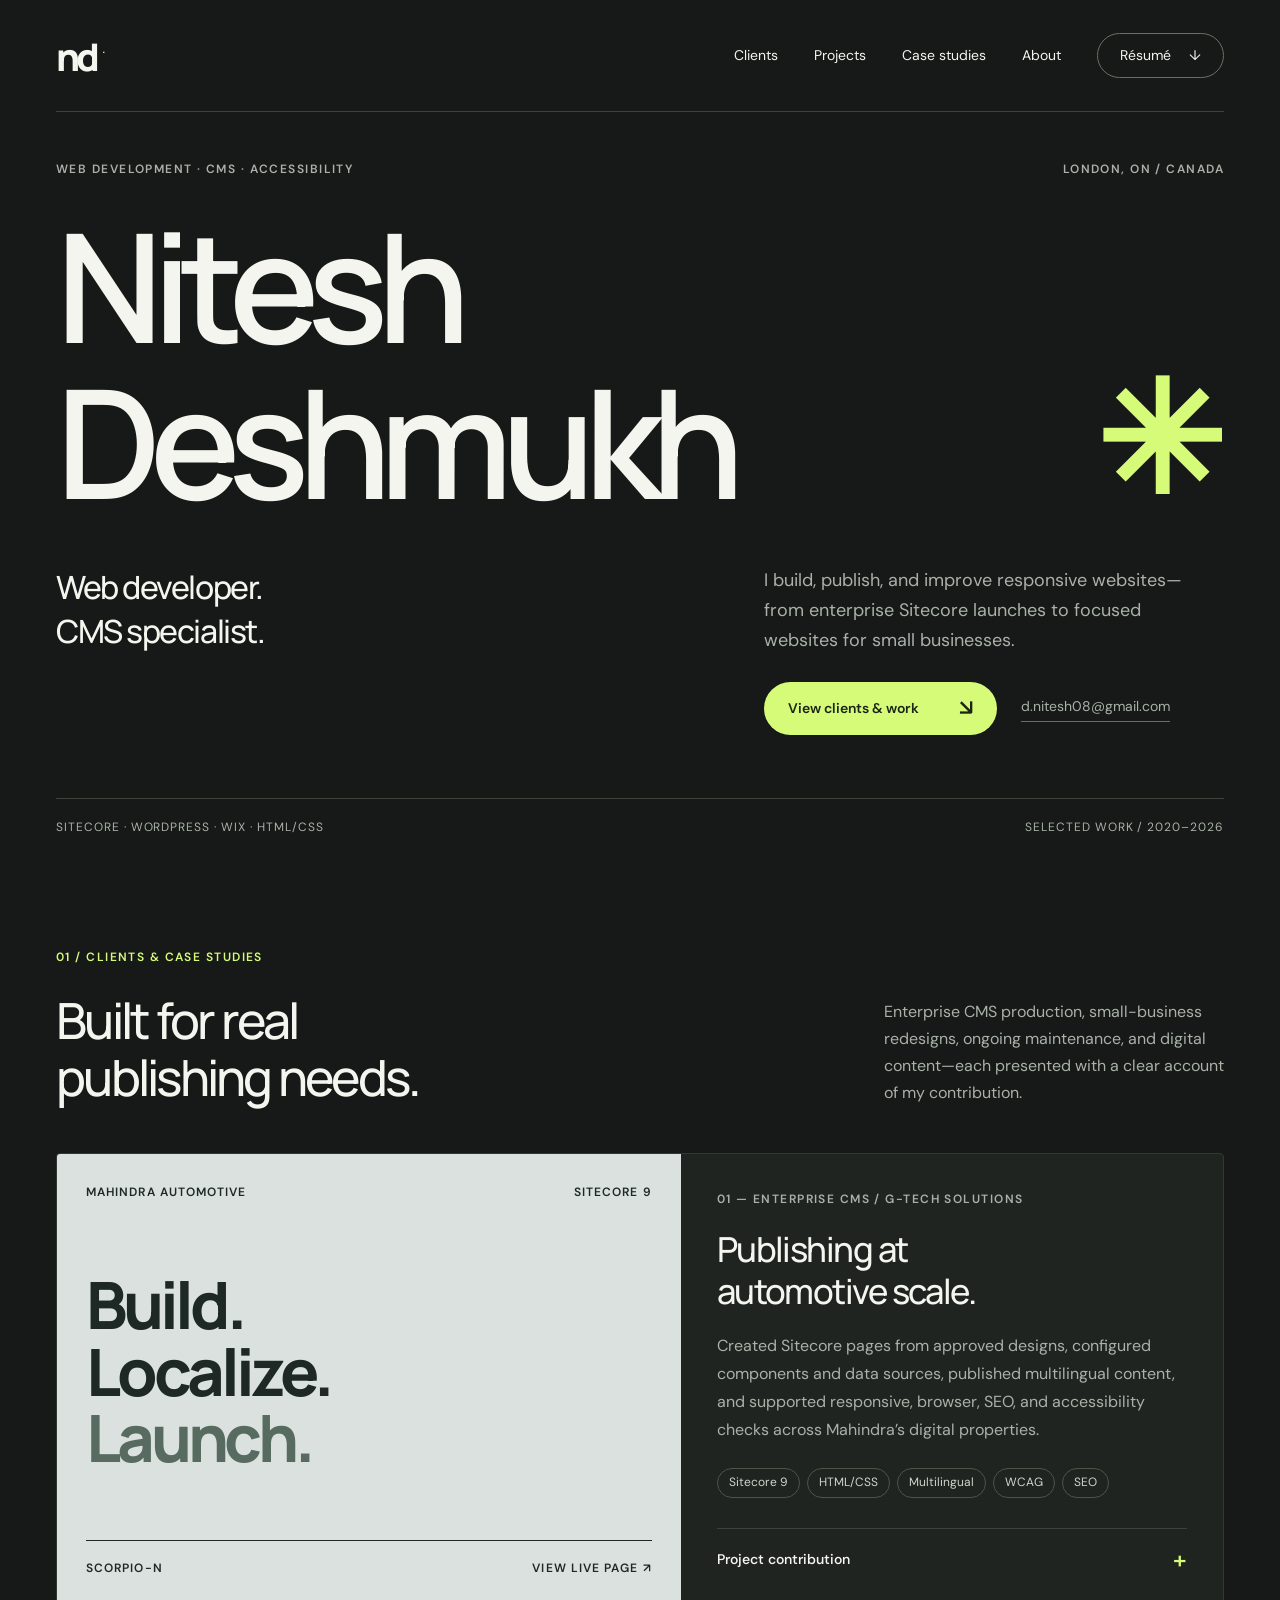
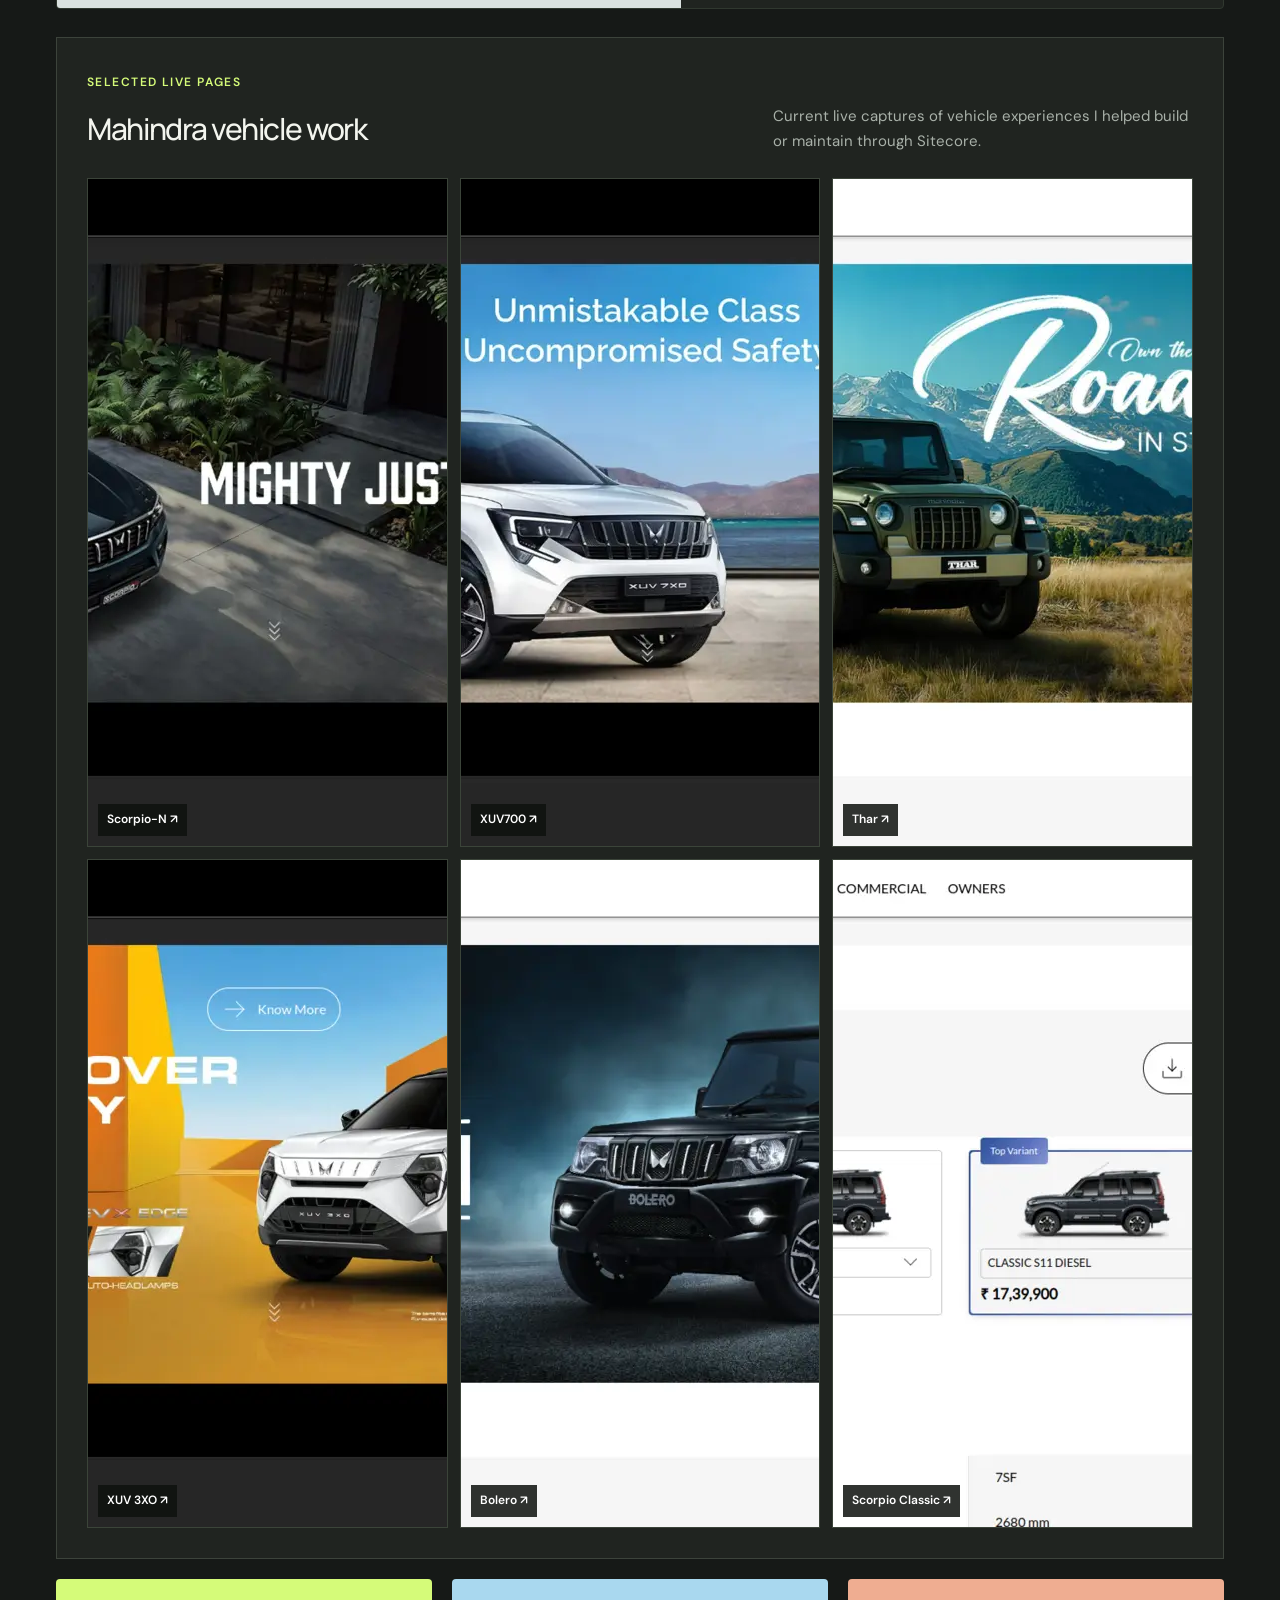
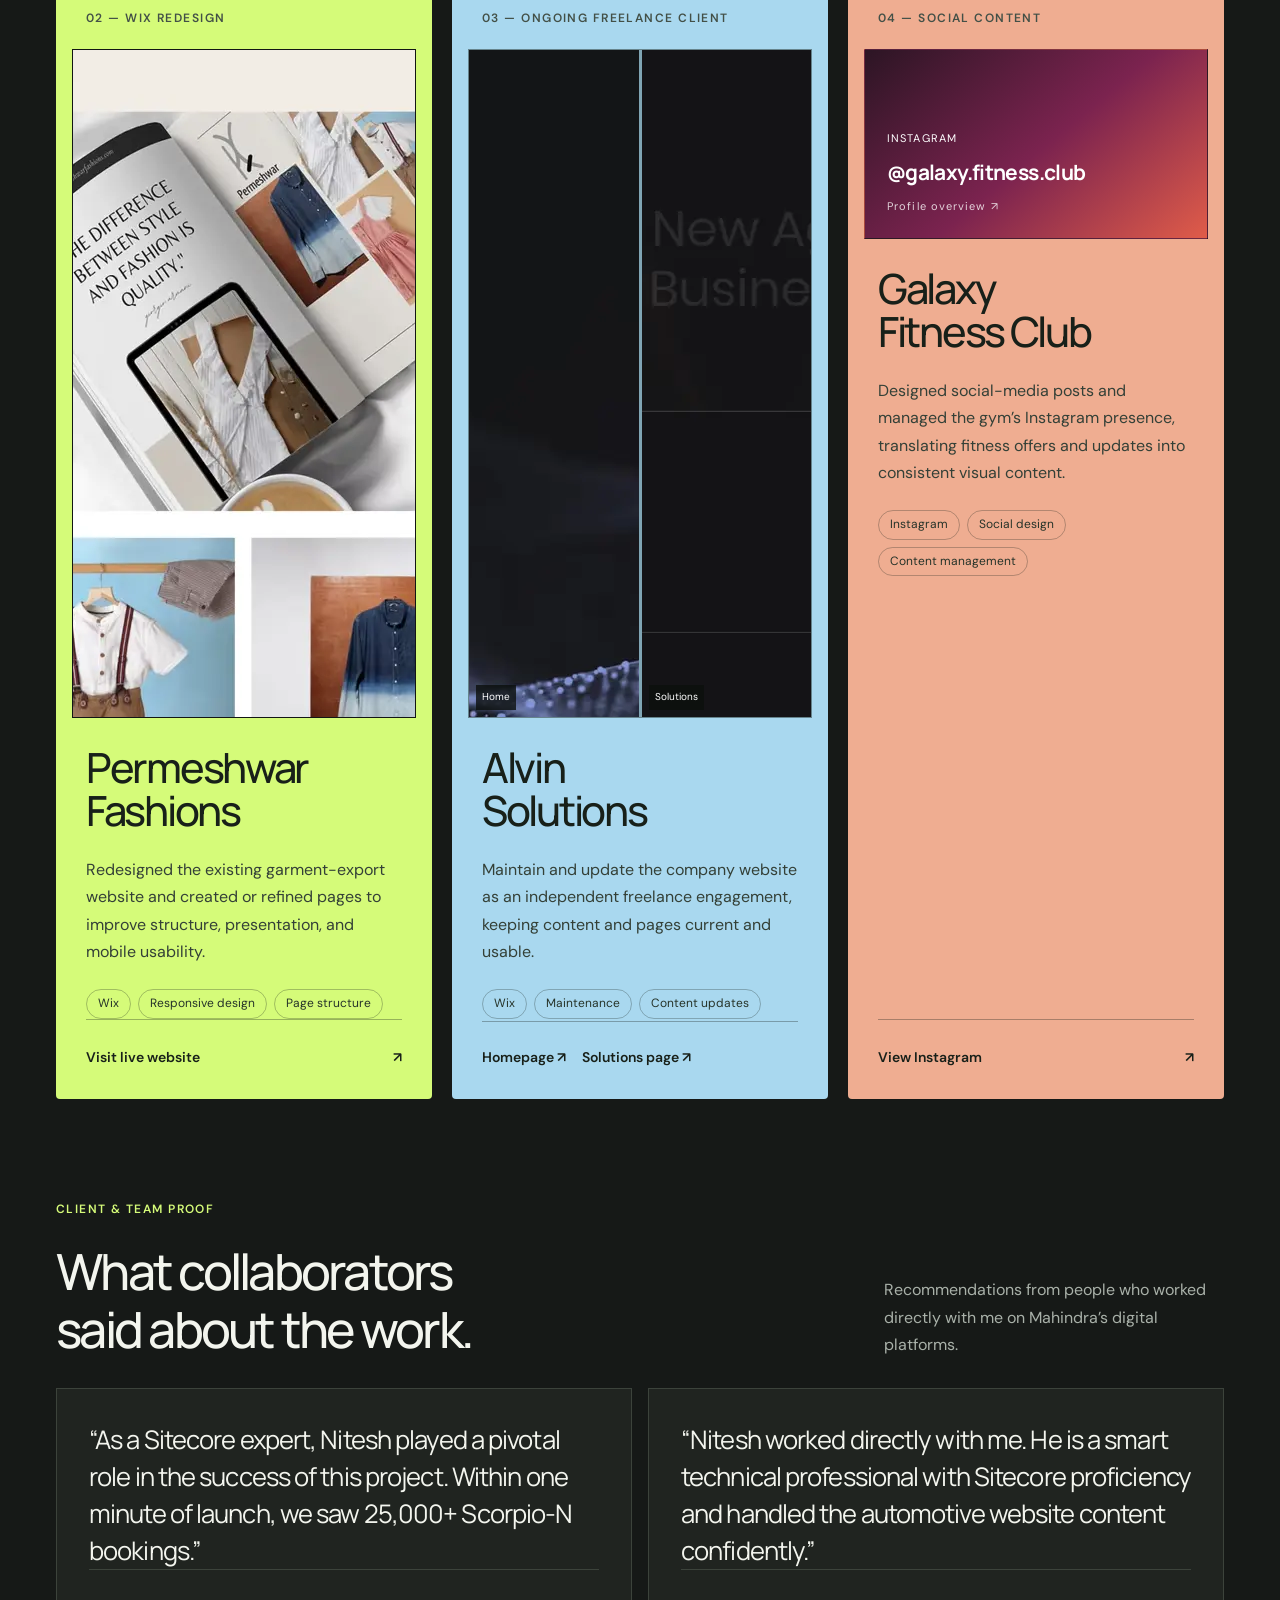
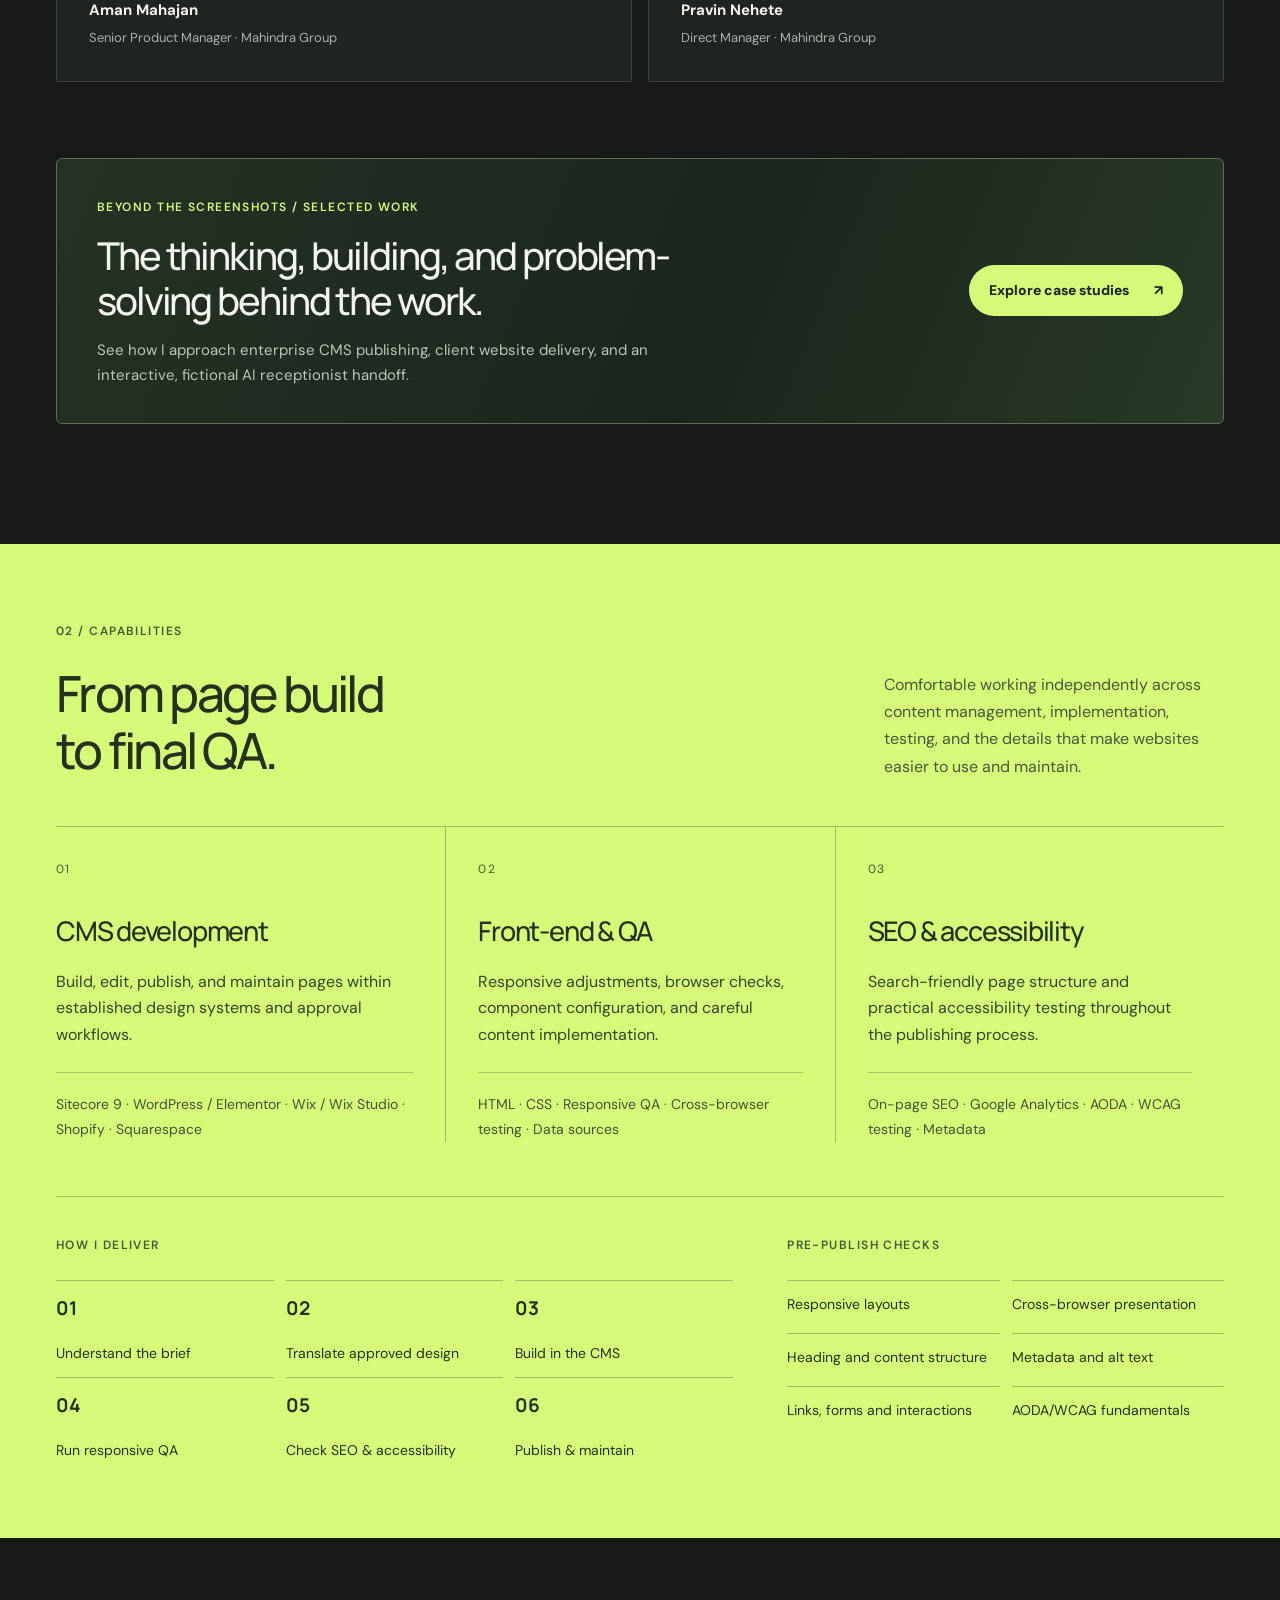
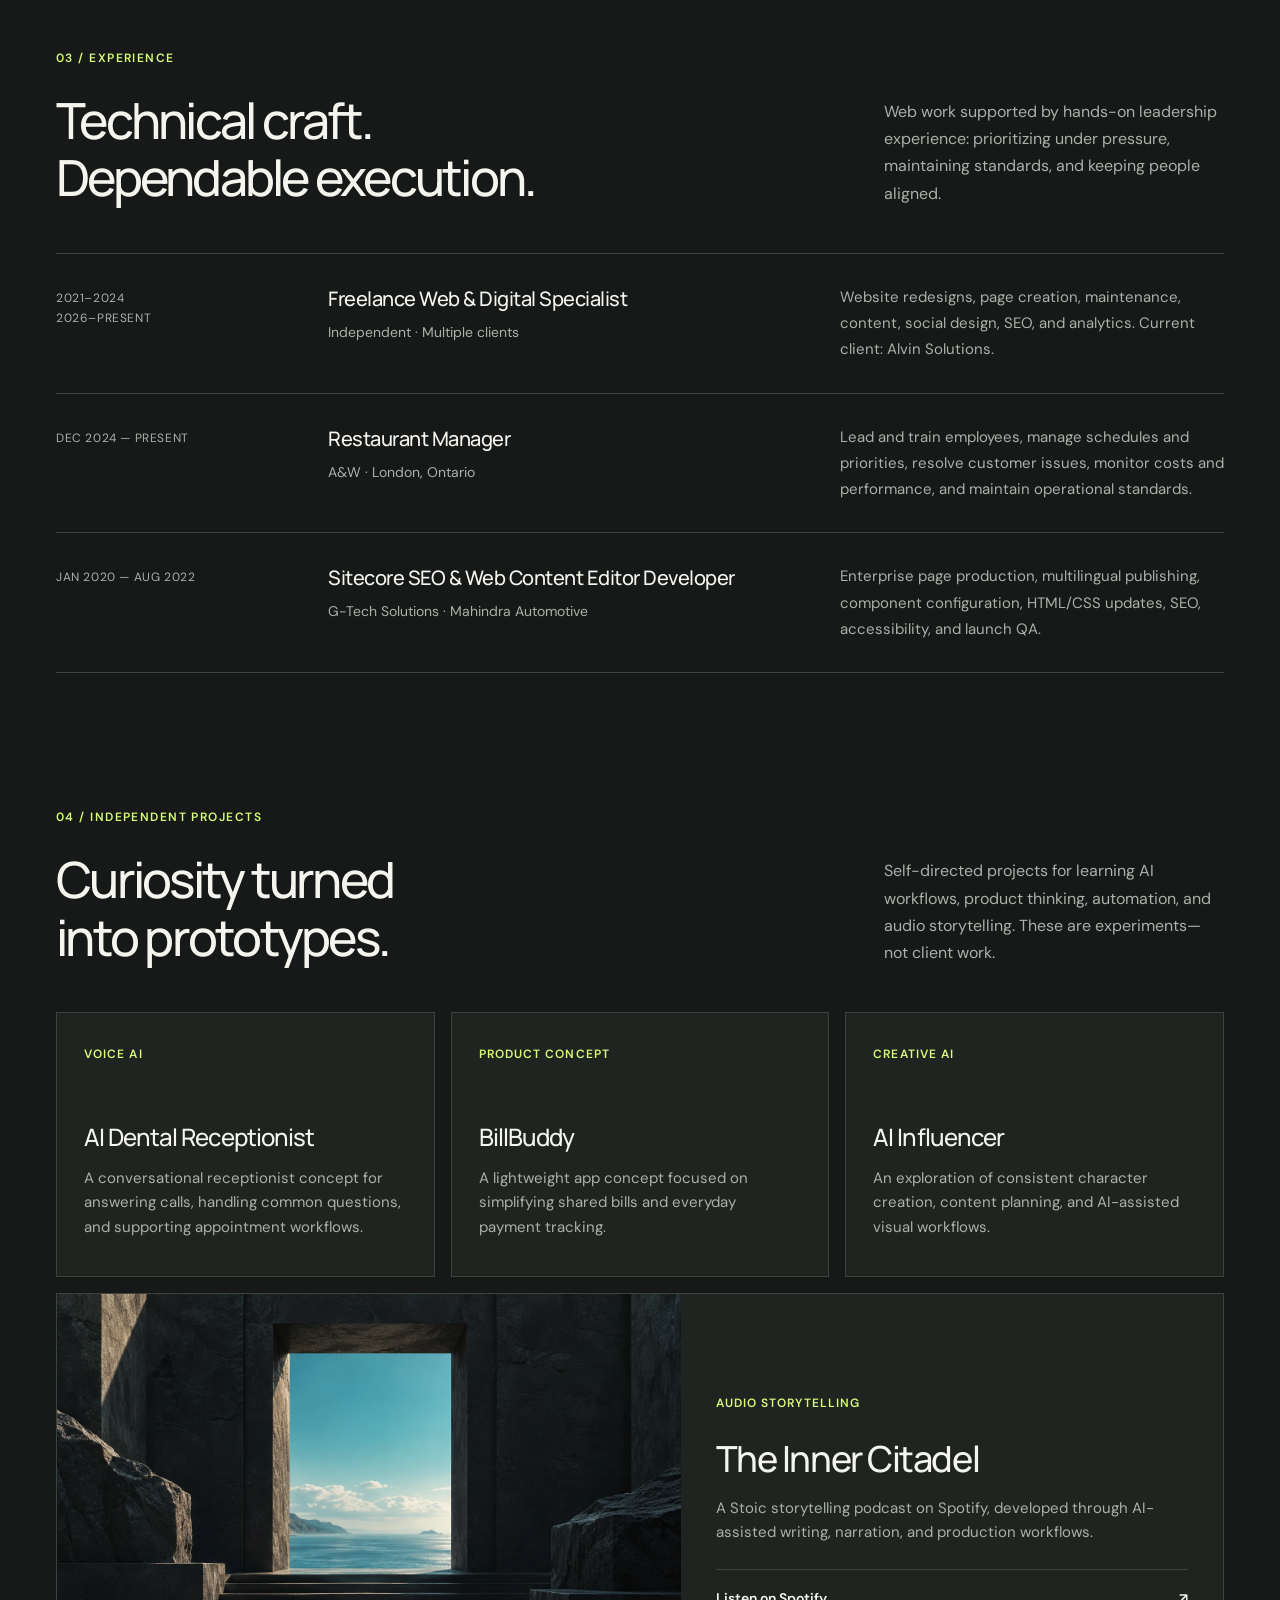
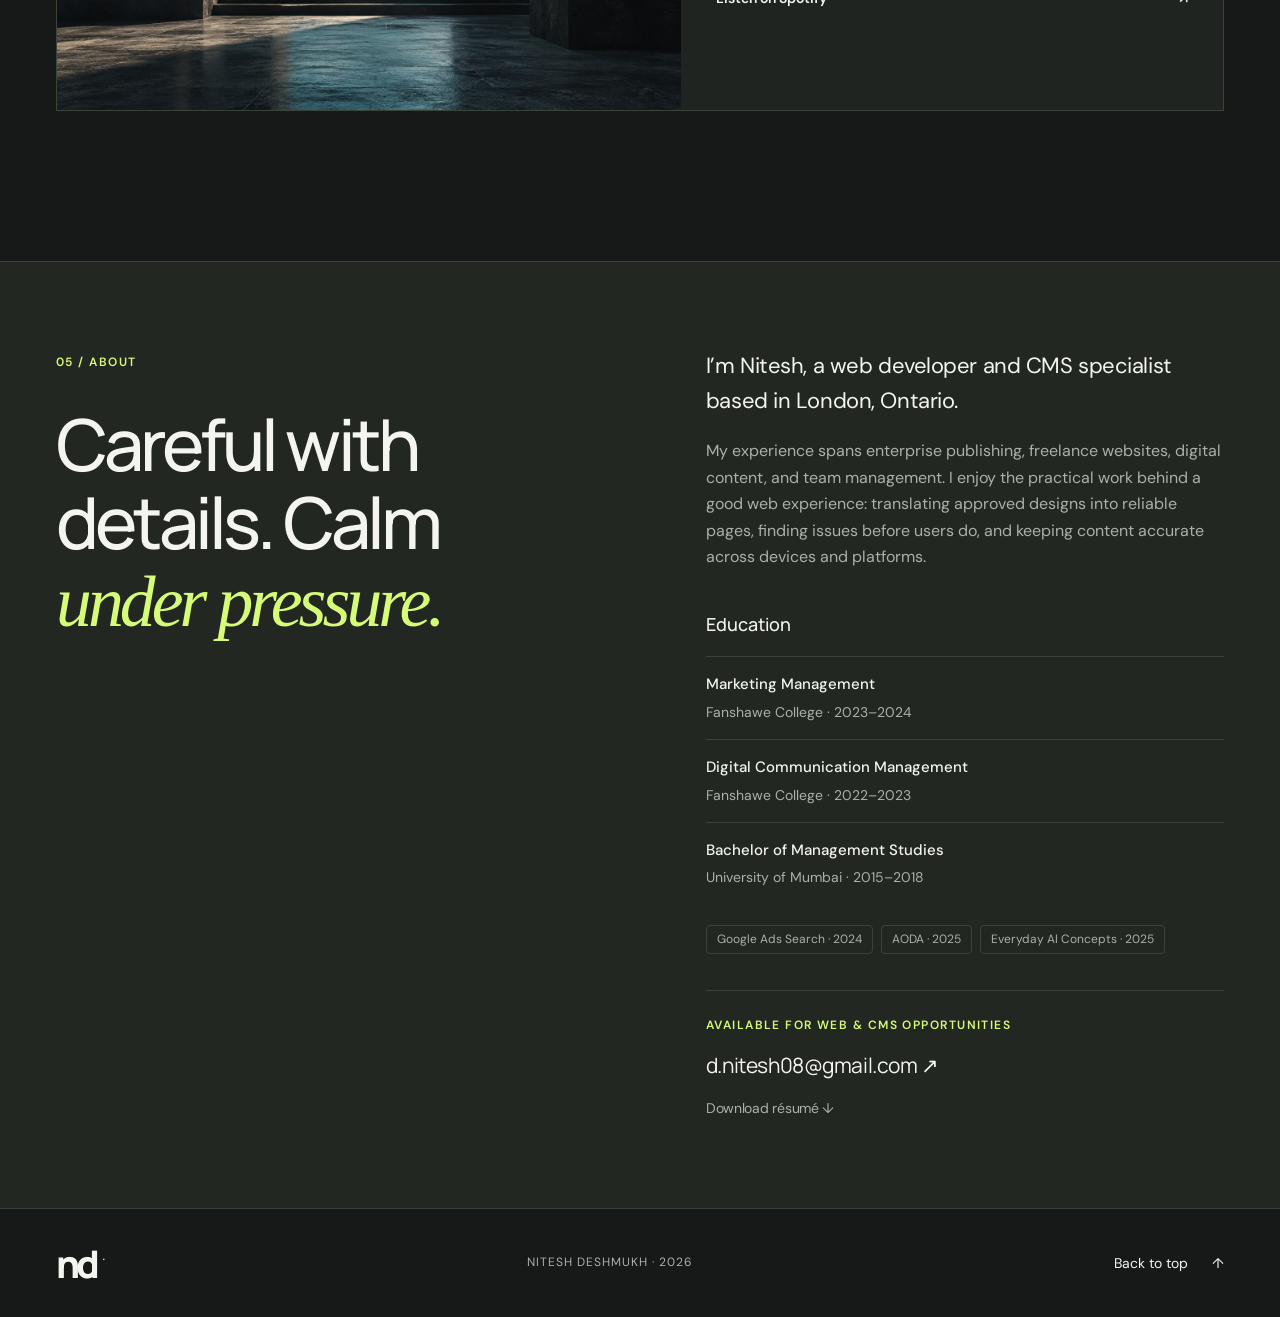
==== commit 2f27d011: "Link new proof-of-work case studies from existing portfolio" ====
--- a/docs/index.html
+++ b/docs/index.html
@@ -8,6 +8,7 @@
   <meta name="description" content="Portfolio of Nitesh Deshmukh, a web developer and CMS specialist in London, Ontario, with Sitecore, WordPress, Wix, accessibility, SEO, and QA experience.">
   <link rel="icon" href="favicon.svg" type="image/svg+xml">
   <link rel="stylesheet" href="style.css">
+  <link rel="stylesheet" href="work-in-practice.css">
 </head>
 <body>
 <a class="skip" href="#main">Skip to content</a>
@@ -16,8 +17,9 @@
   <nav aria-label="Main navigation">
     <a href="#clients">Clients</a>
     <a href="#projects">Projects</a>
+    <a href="work-in-practice.html">Case studies</a>
     <a href="#about">About</a>
-    <a href="Nitesh_Deshmukh_Web_Developer_CMS_Resume.pdf" download>Résumé <span aria-hidden="true">↓</span></a>
+    <a href="Nitesh_Deshmukh_Resume_TBF.pdf" download>Résumé <span aria-hidden="true">↓</span></a>
   </nav>
 </header>
 <main id="main">
@@ -113,6 +115,17 @@
     </div>
   </section>
 
+  <section class="proof-teaser wrap" aria-labelledby="proof-teaser-title">
+      <div class="proof-teaser-card">
+        <div>
+          <span class="eyebrow">BEYOND THE SCREENSHOTS / SELECTED WORK</span>
+          <h2 id="proof-teaser-title">The thinking, building, and problem-solving behind the work.</h2>
+          <p>See how I approach enterprise CMS publishing, client website delivery, and an interactive, fictional AI receptionist handoff.</p>
+        </div>
+        <a href="work-in-practice.html" aria-label="Explore behind-the-work case studies and interactive demonstration">Explore case studies <span aria-hidden="true">↗</span></a>
+      </div>
+    </section>
+
   <section class="capabilities section" id="skills" aria-labelledby="cap-title">
     <div class="wrap">
       <div class="section-heading">
@@ -190,7 +203,7 @@
         <div class="contact-panel">
           <span class="eyebrow">AVAILABLE FOR WEB & CMS OPPORTUNITIES</span>
           <a href="mailto:d.nitesh08@gmail.com">d.nitesh08@gmail.com <span aria-hidden="true">↗</span></a>
-          <a class="resume-link" href="Nitesh_Deshmukh_Web_Developer_CMS_Resume.pdf" download>Download résumé <span aria-hidden="true">↓</span></a>
+          <a class="resume-link" href="Nitesh_Deshmukh_Resume_TBF.pdf" download>Download résumé <span aria-hidden="true">↓</span></a>
         </div>
       </div>
     </div>
--- a/docs/work-in-practice.css
+++ b/docs/work-in-practice.css
@@ -0,0 +1,152 @@
+/* Portfolio proof-of-work page — complements existing visual system */
+:root { color-scheme: dark; }
+.proof-page { background: #151a16; color: #f0f4ea; }
+.proof-page * { box-sizing: border-box; }
+.proof-page .wrap { width: min(1180px, calc(100% - 84px)); margin-inline:auto; }
+.proof-page a { text-decoration:none; }
+.proof-page .header { height:92px; }
+.proof-page .header nav a[aria-current="page"] { color:#d5fb79; }
+.proof-page .header nav a:last-child { border:1px solid #66735f; border-radius:100px; padding:10px 18px; }
+.proof-page .header nav a:last-child:hover { background:#d5fb79; color:#151a16; }
+.proof-page h1, .proof-page h2, .proof-page h3, .proof-page p { margin:0; }
+.proof-page h1, .proof-page h2, .proof-page h3 { font-family:'Manrope',Arial,sans-serif; letter-spacing:-.065em; }
+.proof-page .eyebrow { font-size:11px; text-transform:uppercase; letter-spacing:.14em; font-weight:700; color:#a2ac9d; }
+.proof-page .accent { color:#d5fb79; }
+.proof-page .proof-hero { padding-top:92px; padding-bottom:75px; border-bottom:1px solid #354035; }
+.proof-page .proof-hero-top { display:flex; justify-content:space-between; gap:30px; align-items:center; margin-bottom:40px; }
+.proof-page .proof-hero-top .status { display:inline-flex; align-items:center; gap:10px; color:#bfd0b7; font-size:12px; letter-spacing:.05em; }
+.proof-page .proof-hero-top .status::before { content:""; width:7px; height:7px; border-radius:50%; background:#d5fb79; box-shadow:0 0 0 5px rgba(213,251,121,.1); }
+.proof-page .proof-hero h1 { font-size:clamp(54px,8vw,118px); max-width:1050px; line-height:1.02; font-weight:650; }
+.proof-page .proof-hero h1 em { font-family:Georgia,serif; font-weight:400; letter-spacing:-.045em; color:#d5fb79; }
+.proof-page .proof-intro { display:grid; grid-template-columns:1.05fr 1fr; gap:80px; margin-top:48px; align-items:end; }
+.proof-page .proof-intro>p { font-size:clamp(19px,2.05vw,25px); line-height:1.55; color:#d7dfd1; max-width:640px; }
+.proof-page .proof-legend { display:grid; grid-template-columns:repeat(3,1fr); border-top:1px solid #485346; gap:0; }
+.proof-page .proof-legend>div { padding:18px 14px 2px 0; }
+.proof-page .proof-legend>div+div { border-left:1px solid #485346; padding-left:20px; }
+.proof-page .proof-legend strong { display:block; font-size:28px; color:#d5fb79; font-family:'Manrope',Arial,sans-serif; font-weight:600; }
+.proof-page .proof-legend span { display:block; font-size:12px; line-height:1.4; color:#aeb9aa; }
+.proof-page .proof-jump { display:flex; flex-wrap:wrap; gap:10px; margin-top:40px; }
+.proof-page .proof-jump a { border:1px solid #52604f; color:#d4ddce; border-radius:100px; padding:8px 16px; font-size:13px; transition:.2s; }
+.proof-page .proof-jump a:hover, .proof-page .proof-jump a:focus-visible { color:#121811; background:#d5fb79; border-color:#d5fb79; }
+.proof-page .case { padding:100px 0 105px; border-bottom:1px solid #354035; scroll-margin-top:30px; }
+.proof-page .case-label { display:flex; align-items:center; gap:20px; margin-bottom:30px; }
+.proof-page .case-label .eyebrow { color:#d5fb79; }
+.proof-page .case-label::after { content:""; height:1px; background:#465144; flex:1; }
+.proof-page .case-heading { display:flex; justify-content:space-between; gap:40px; align-items:end; margin-bottom:38px; }
+.proof-page .case-heading h2 { font-size:clamp(42px,5.5vw,72px); line-height:1.07; max-width:740px; }
+.proof-page .case-heading p { color:#b2bdb0; max-width:315px; line-height:1.6; font-size:15px; }
+.proof-page .case-art { position:relative; display:block; overflow:hidden; background:#dce4df; min-height:370px; }
+.proof-page .case-art img { display:block; width:100%; max-height:540px; height:clamp(310px,39vw,540px); object-fit:cover; object-position:top center; transition:transform .35s; }
+.proof-page .case-art:hover img { transform:scale(1.018); }
+.proof-page .case-art .case-art-caption { position:absolute; bottom:20px; right:20px; color:#121a15; background:#d5fb79; border-radius:100px; padding:9px 17px; font-size:13px; font-weight:700; }
+.proof-page .two-art { display:grid; grid-template-columns:1fr 1fr; gap:15px; }
+.proof-page .two-art .case-art img { height:350px; }
+.proof-page .two-art .case-art { min-height:350px; }
+.proof-page .case-body { display:grid; grid-template-columns:.85fr 2.15fr; gap:50px; margin-top:35px; }
+.proof-page .case-meta { border-top:1px solid #4b5749; padding-top:20px; }
+.proof-page .case-meta .eyebrow { color:#d5fb79; margin-bottom:15px; }
+.proof-page .case-meta p { color:#b8c3b4; font-size:14px; line-height:1.75; margin-bottom:18px; }
+.proof-page .pill-row { display:flex; gap:7px; flex-wrap:wrap; }
+.proof-page .pill-row span { border:1px solid #4a5a46; padding:5px 11px; border-radius:40px; font-size:12px; color:#ccd8c7; }
+.proof-page .case-points { display:grid; grid-template-columns:repeat(3,1fr); gap:22px; }
+.proof-page .case-points article { border-top:1px solid #526050; padding-top:19px; }
+.proof-page .case-points .number { display:block; margin-bottom:18px; color:#d5fb79; font-size:12px; letter-spacing:.12em; }
+.proof-page .case-points h3 { font-size:21px; line-height:1.25; letter-spacing:-.045em; margin-bottom:13px; }
+.proof-page .case-points p { color:#b5c1b2; line-height:1.7; font-size:14px; }
+.proof-page .case-note { font-size:12px; color:#91a18e; margin-top:20px; line-height:1.6; }
+.proof-page .case-cta { display:inline-flex; gap:14px; align-items:center; color:#d5fb79; font-weight:650; margin-top:18px; border-bottom:1px solid #d5fb79; padding-bottom:5px; font-size:14px; }
+.proof-page .case-cta:hover { color:#fff; }
+.proof-page .demo-shell { background:#202922; border:1px solid #54614e; border-radius:18px; overflow:hidden; margin-top:38px; box-shadow:0 30px 70px rgba(0,0,0,.15); }
+.proof-page .demo-top { display:flex; justify-content:space-between; align-items:center; flex-wrap:wrap; gap:16px; border-bottom:1px solid #495645; padding:20px 25px; }
+.proof-page .demo-top h3 { font-size:21px; letter-spacing:-.045em; }
+.proof-page .demo-badge { font-size:11px; color:#cce6b2; border:1px solid #71935d; border-radius:20px; padding:5px 11px; letter-spacing:.07em; font-weight:700; }
+.proof-page .demo-body { display:grid; grid-template-columns:320px minmax(0,1fr); }
+.proof-page .demo-controls { border-right:1px solid #495645; padding:27px; display:flex; flex-direction:column; align-items:stretch; gap:13px; }
+.proof-page .demo-controls>p { color:#aebcaa; font-size:14px; line-height:1.6; }
+.proof-page .demo-controls .eyebrow { color:#d5fb79; margin-top:6px; }
+.proof-page .scenario { display:flex; gap:14px; align-items:center; text-align:left; width:100%; background:transparent; border:1px solid #4a5b49; color:#e0e9db; border-radius:10px; padding:13px; font-family:inherit; cursor:pointer; font-size:14px; transition:background .2s, border-color .2s; }
+.proof-page .scenario span { display:grid; place-items:center; width:30px; height:30px; border-radius:8px; border:1px solid #5d7057; flex:0 0 auto; }
+.proof-page .scenario:hover { background:#2d3d2c; }
+.proof-page .scenario[aria-pressed="true"] { border-color:#d5fb79; background:#31432f; color:#fff; }
+.proof-page .demo-run { width:100%; border:0; border-radius:100px; background:#d5fb79; color:#19251b; font-size:14px; font-weight:800; padding:16px; cursor:pointer; font-family:inherit; margin-top:14px; }
+.proof-page .demo-run:hover { background:#e3ffad; }
+.proof-page .demo-run:focus-visible, .proof-page .scenario:focus-visible, .proof-page .demo-copy:focus-visible { outline:3px solid #d5fb79; outline-offset:3px; }
+.proof-page .demo-output { padding:28px; min-width:0; }
+.proof-page .demo-steps { display:grid; grid-template-columns:repeat(3,1fr); gap:13px; margin-bottom:23px; }
+.proof-page .demo-step { border:1px solid #50604c; border-radius:12px; padding:14px; min-height:114px; }
+.proof-page .demo-step .eyebrow { color:#d5fb79; font-size:10px; }
+.proof-page .demo-step strong { display:block; color:#eff6ea; font-size:14px; margin-top:16px; line-height:1.35; }
+.proof-page .demo-step small { display:block; color:#a6b5a1; font-size:12px; margin-top:5px; }
+.proof-page .demo-conversation { background:#151d17; border:1px solid #3c4c38; border-radius:12px; padding:19px; }
+.proof-page .demo-conversation .line { display:grid; grid-template-columns:66px minmax(0,1fr); gap:15px; margin:0 0 14px; }
+.proof-page .demo-conversation .line:last-child { margin-bottom:0; }
+.proof-page .demo-conversation .role { font-size:11px; font-weight:700; letter-spacing:.07em; color:#d5fb79; padding-top:2px; }
+.proof-page .demo-conversation .say { font-size:14px; color:#d8e2d4; line-height:1.65; }
+.proof-page .demo-data { margin-top:18px; }
+.proof-page .demo-data-head { display:flex; justify-content:space-between; align-items:center; flex-wrap:wrap; gap:10px; margin-bottom:11px; }
+.proof-page .demo-data-head .eyebrow { color:#d5fb79; }
+.proof-page .demo-copy { border:1px solid #64785c; background:transparent; color:#cbe0c0; border-radius:100px; padding:6px 13px; font-size:12px; font-family:inherit; cursor:pointer; }
+.proof-page .demo-copy:hover { background:#344a32; }
+.proof-page .demo-code { overflow:auto; white-space:pre; background:#101811; border-radius:10px; color:#d2f0c1; border:1px solid #344b33; font-family:ui-monospace,SFMono-Regular,Consolas,monospace; font-size:12px; padding:19px; line-height:1.75; min-height:165px; }
+.proof-page .demo-footer { background:#172018; color:#a8bba0; border-top:1px solid #3b4a37; font-size:12px; padding:16px 24px; line-height:1.7; }
+.proof-page .demo-state { color:#d5fb79; font-size:12px; min-height:20px; margin:0; }
+.proof-page .closing { padding:105px 0 110px; }
+.proof-page .closing h2 { font-size:clamp(46px,6.3vw,86px); line-height:1.07; max-width:900px; margin-top:18px; }
+.proof-page .closing p { color:#bec9b9; line-height:1.7; max-width:570px; font-size:18px; margin:25px 0; }
+.proof-page .closing-links { display:flex; flex-wrap:wrap; align-items:center; gap:18px; }
+.proof-page .closing-links a { display:inline-flex; align-items:center; gap:16px; border-radius:100px; padding:13px 22px; border:1px solid #5a6b55; font-size:14px; font-weight:700; }
+.proof-page .closing-links a:first-child { background:#d5fb79; color:#131b13; border-color:#d5fb79; }
+.proof-page .closing-links a:hover { border-color:#d5fb79; }
+.proof-page .footer { border-top:1px solid #354035; }
+.proof-teaser { padding-top:52px; padding-bottom:30px; }
+.proof-teaser-card { display:grid; grid-template-columns:1.15fr .85fr; gap:32px; align-items:center; border:1px solid #5e6f50; padding:34px 40px; background:linear-gradient(112deg,#243225 0%,#1a261d 57%,#283926 100%); border-radius:6px; }
+.proof-teaser .eyebrow { color:#d5fb79; }
+.proof-teaser h2 { font-size:clamp(27px,3vw,39px); line-height:1.18; letter-spacing:-.055em; margin:14px 0; }
+.proof-teaser p { color:#bac8b5; font-size:15px; line-height:1.7; max-width:620px; }
+.proof-teaser a { display:inline-flex; align-items:center; justify-content:center; gap:25px; border-radius:80px; background:#d5fb79; color:#19231b; padding:14px 20px; font-size:14px; font-weight:750; justify-self:end; }
+.proof-teaser a:hover { background:#e5ffb6; }
+@media (max-width:1000px) {
+ .proof-page .proof-intro { gap:35px; }
+ .proof-page .case-body { grid-template-columns:1fr; gap:26px; }
+ .proof-page .demo-body { grid-template-columns:275px minmax(0,1fr); }
+ .proof-page .demo-controls { padding:20px; }
+ .proof-page .demo-output { padding:20px; }
+ .proof-page .demo-steps { gap:7px; }
+ .proof-page .demo-step { padding:12px; }
+}
+@media (max-width:720px) {
+ .proof-page .wrap { width:calc(100% - 40px); }
+ .proof-page .header { height:78px; }
+ .proof-page .header nav { gap:14px; font-size:12px; }
+ .proof-page .header nav a:last-child { padding:8px 11px; }
+ .proof-page .proof-hero { padding-top:55px; padding-bottom:55px; }
+ .proof-page .proof-hero-top { align-items:flex-start; margin-bottom:28px; gap:14px; }
+ .proof-page .proof-hero-top .status { text-align:right; }
+ .proof-page .proof-hero h1 { font-size:clamp(45px,10.3vw,74px); }
+ .proof-page .proof-intro { grid-template-columns:1fr; gap:32px; margin-top:28px; }
+ .proof-page .proof-intro>p { font-size:19px; }
+ .proof-page .proof-legend strong { font-size:24px; }
+ .proof-page .case { padding:65px 0 70px; }
+ .proof-page .case-heading { display:block; margin-bottom:25px; }
+ .proof-page .case-heading h2 { font-size:clamp(36px,8.2vw,56px); }
+ .proof-page .case-heading p { margin-top:20px; }
+ .proof-page .case-art { min-height:230px; }
+ .proof-page .case-art img { height:265px; }
+ .proof-page .two-art { grid-template-columns:1fr; }
+ .proof-page .two-art .case-art, .proof-page .two-art .case-art img { min-height:unset; height:255px; }
+ .proof-page .case-points { grid-template-columns:1fr; gap:22px; }
+ .proof-page .case-points .number { margin-bottom:10px; }
+ .proof-page .demo-body { grid-template-columns:1fr; }
+ .proof-page .demo-controls { border-right:0; border-bottom:1px solid #495645; }
+ .proof-page .demo-output { padding:18px; }
+ .proof-page .demo-steps { grid-template-columns:1fr; gap:9px; }
+ .proof-page .demo-step { min-height:unset; }
+ .proof-page .demo-step strong { margin-top:7px; }
+ .proof-page .demo-code { font-size:11px; }
+ .proof-page .closing { padding:70px 0; }
+ .proof-teaser-card { grid-template-columns:1fr; padding:26px; gap:20px; }
+ .proof-teaser a { justify-self:start; }
+}
+@media(prefers-reduced-motion:reduce) {
+ .proof-page *, .proof-teaser * { scroll-behavior:auto!important; transition:none!important; }
+}
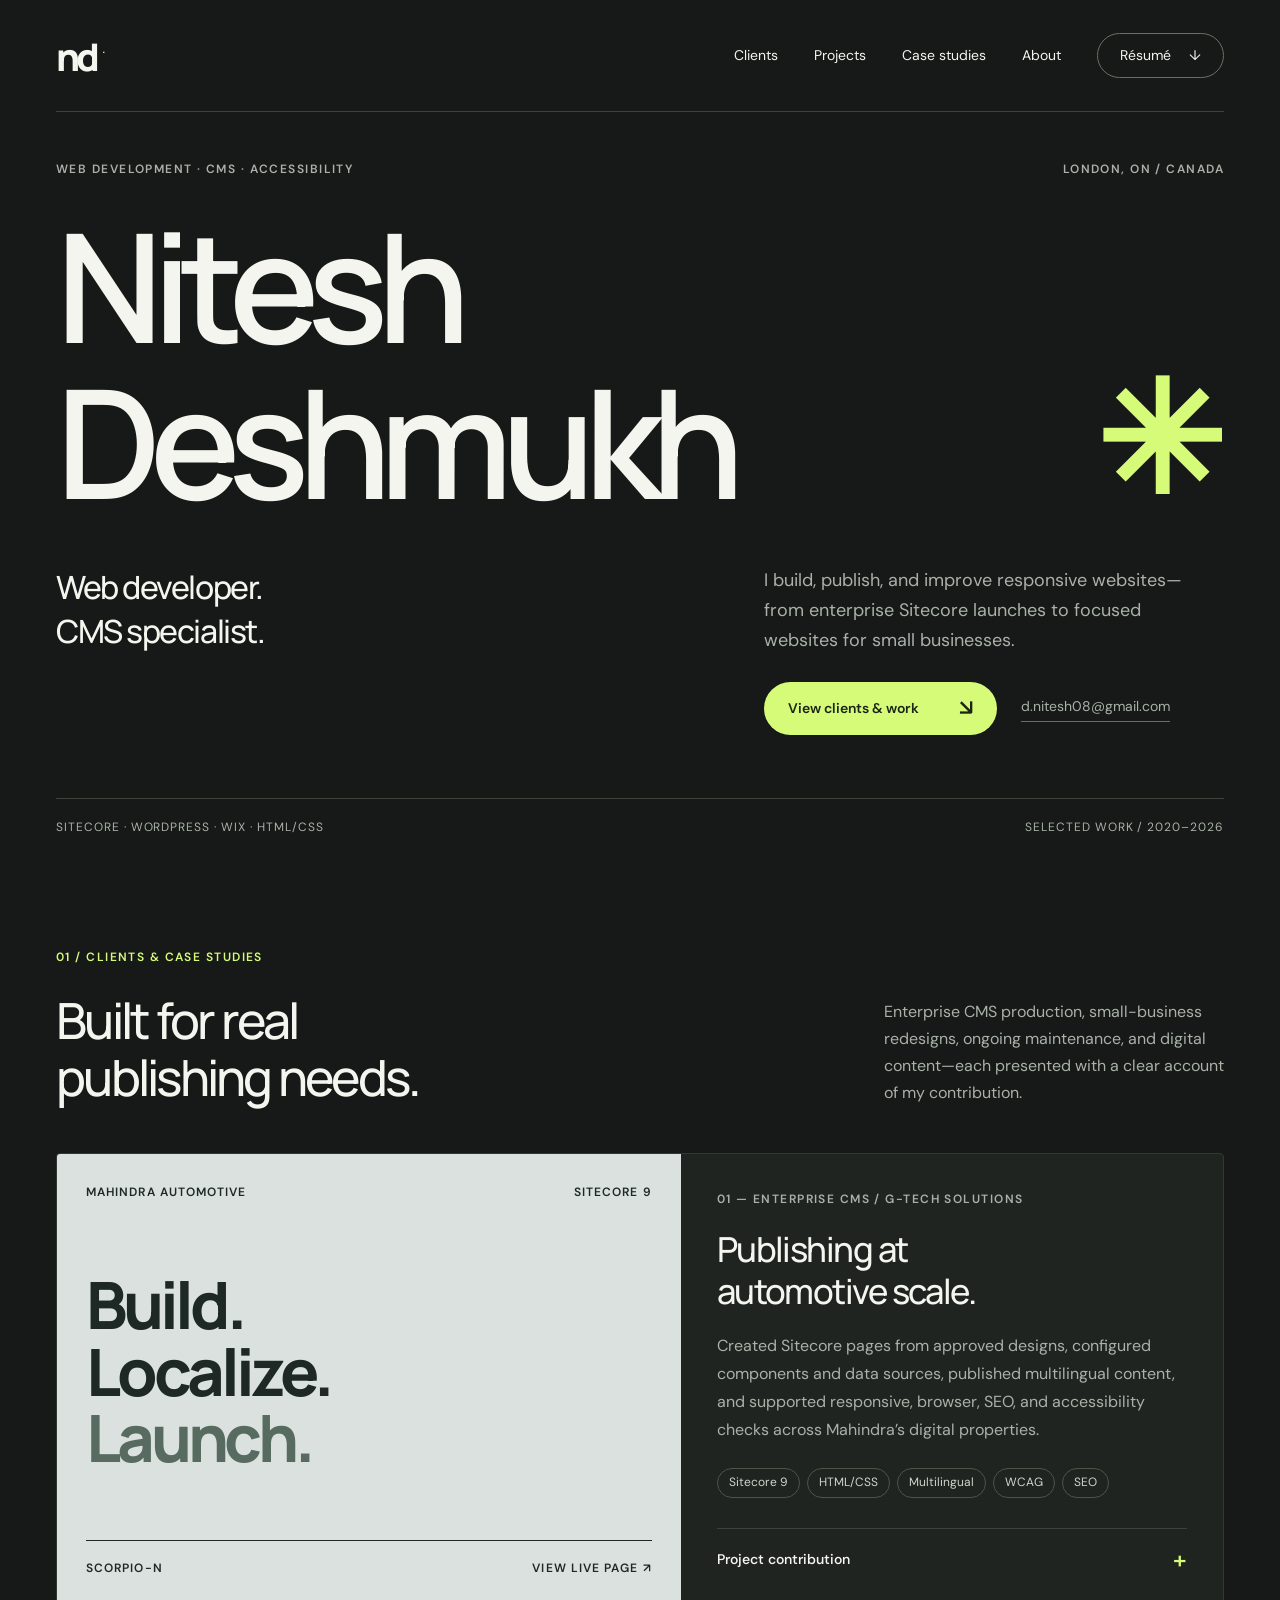
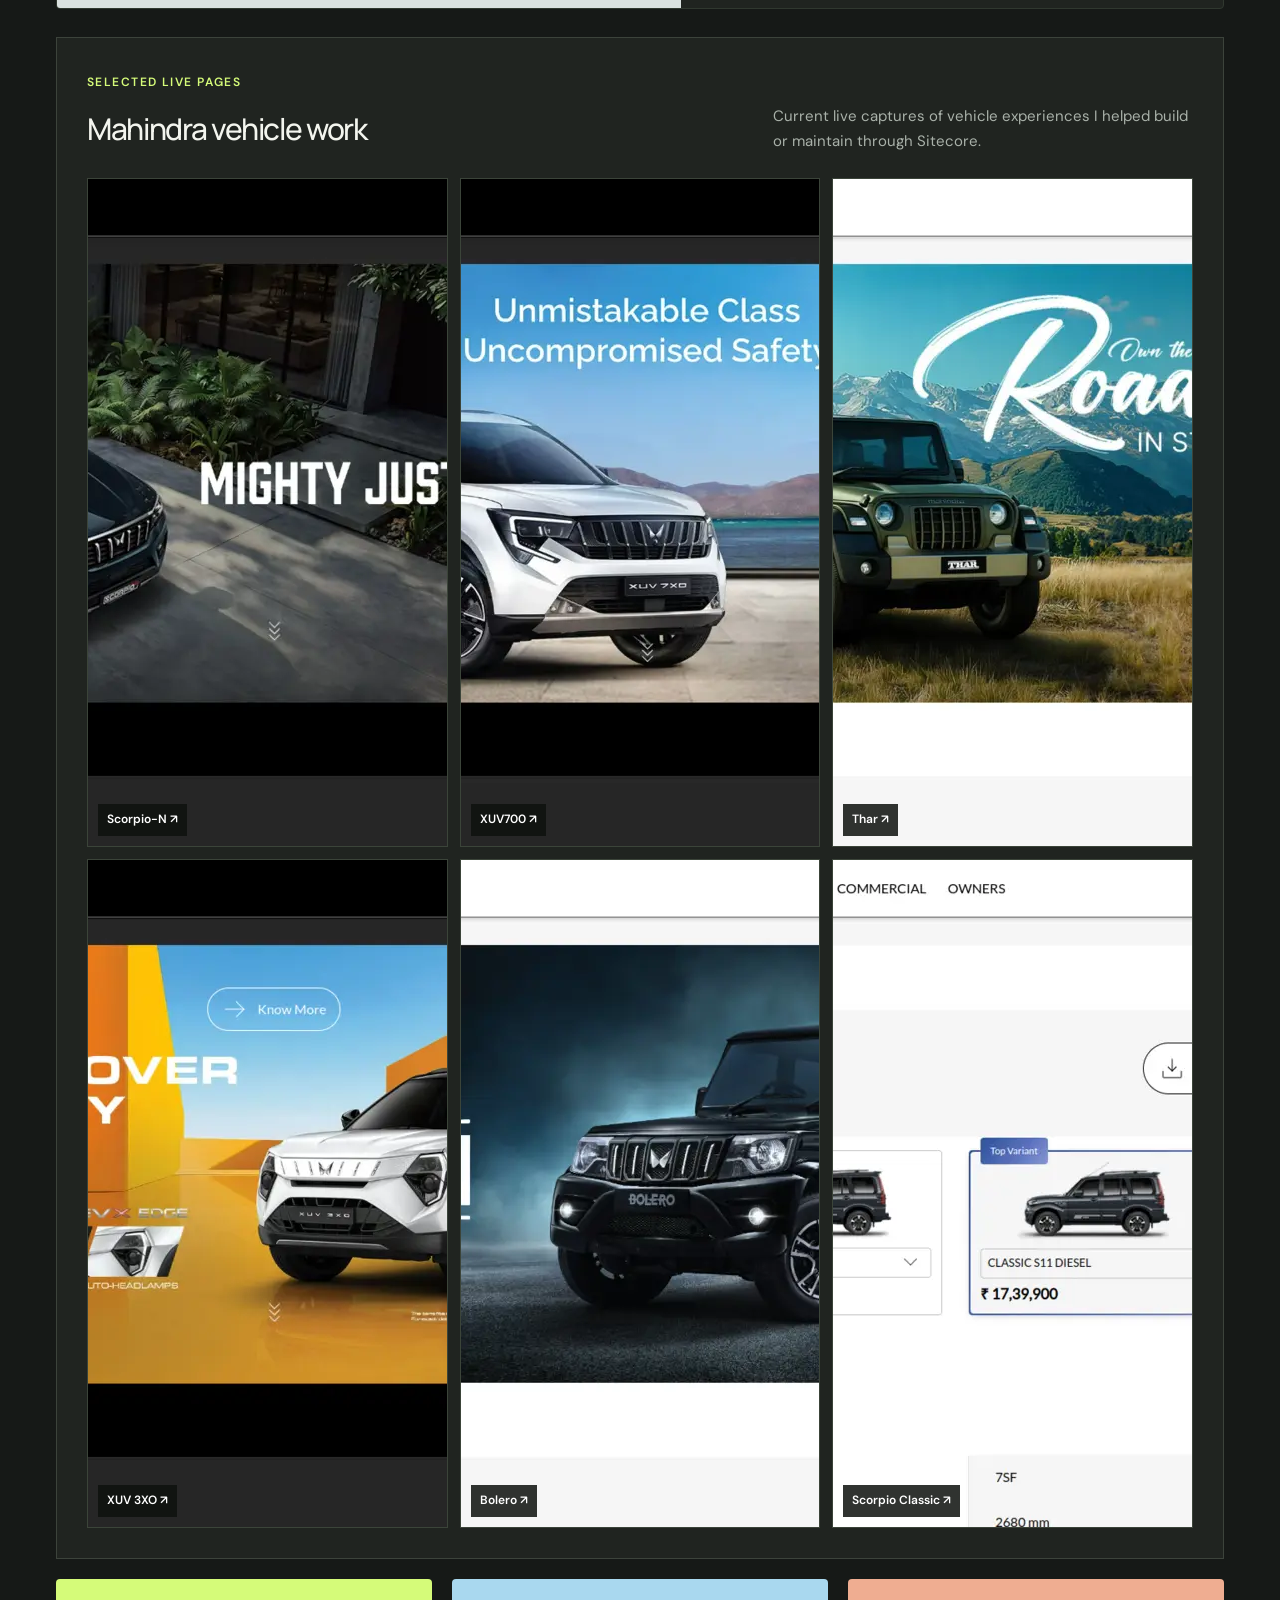
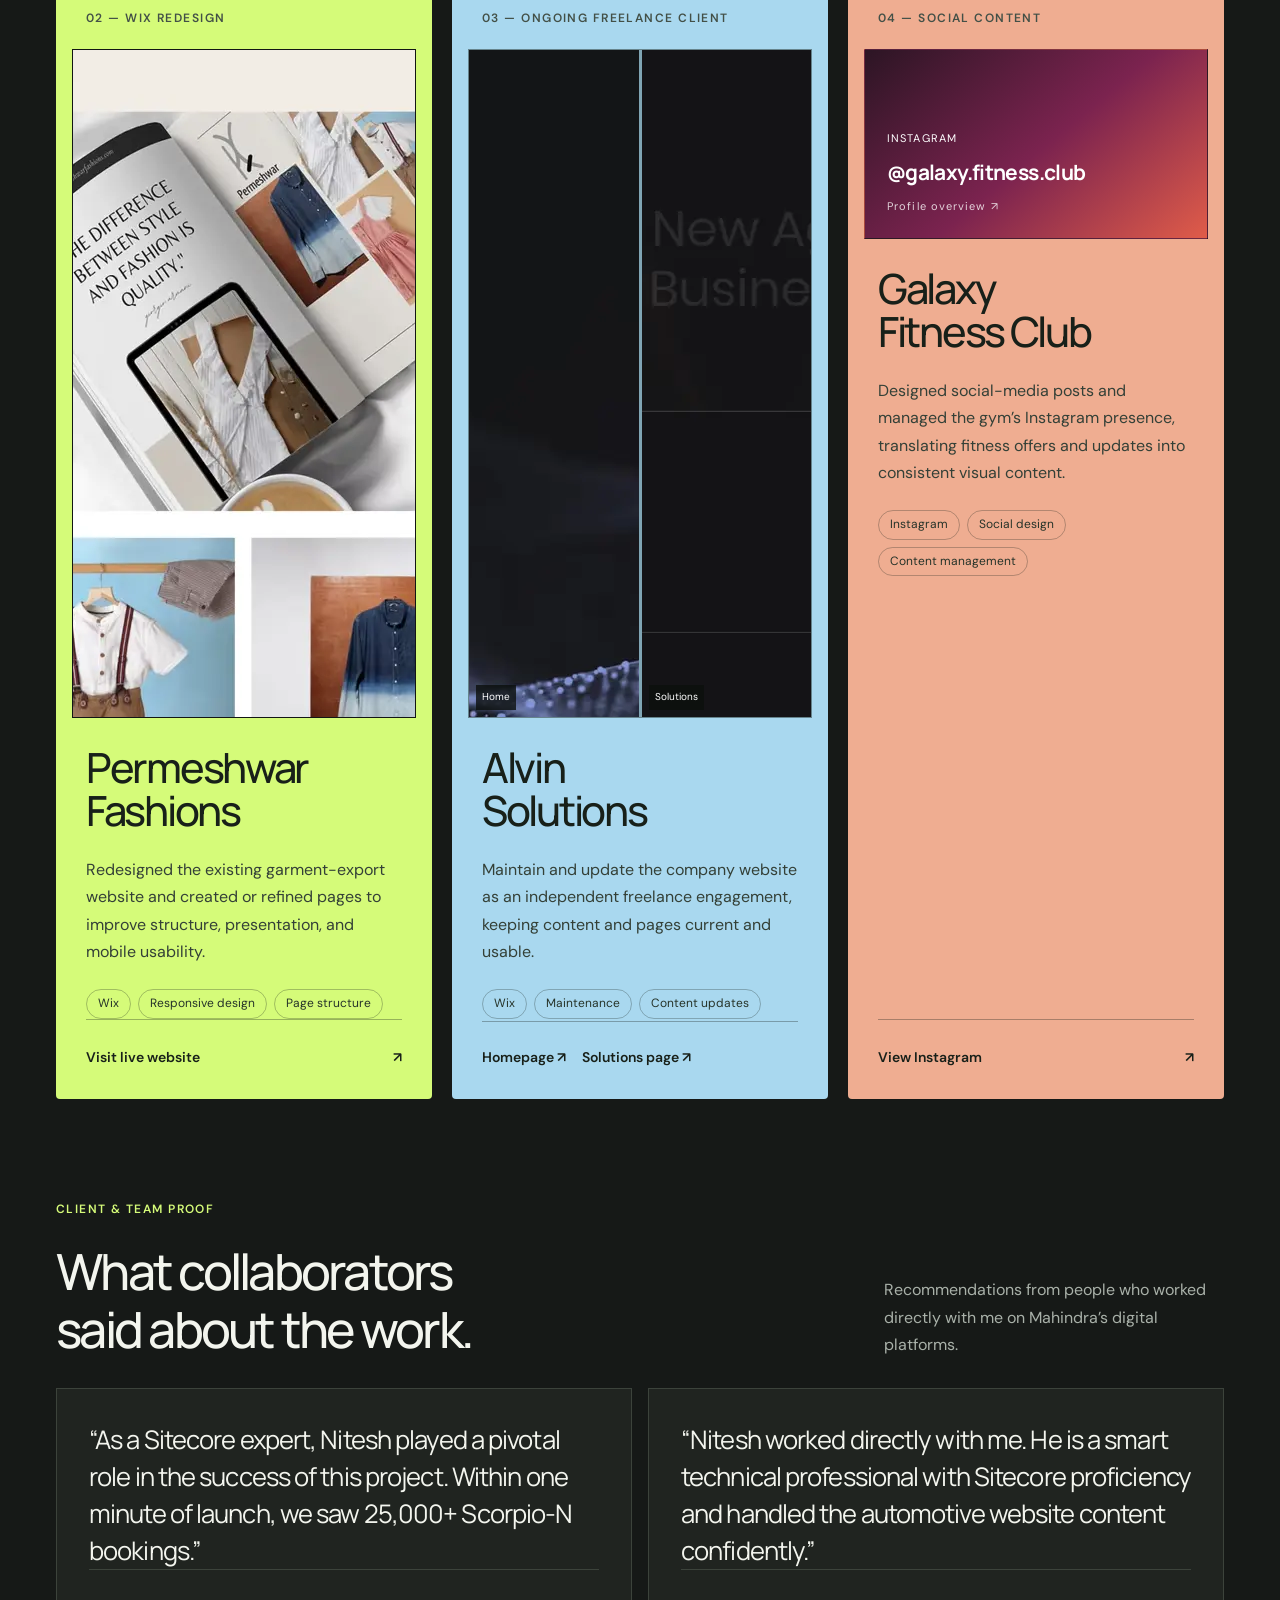
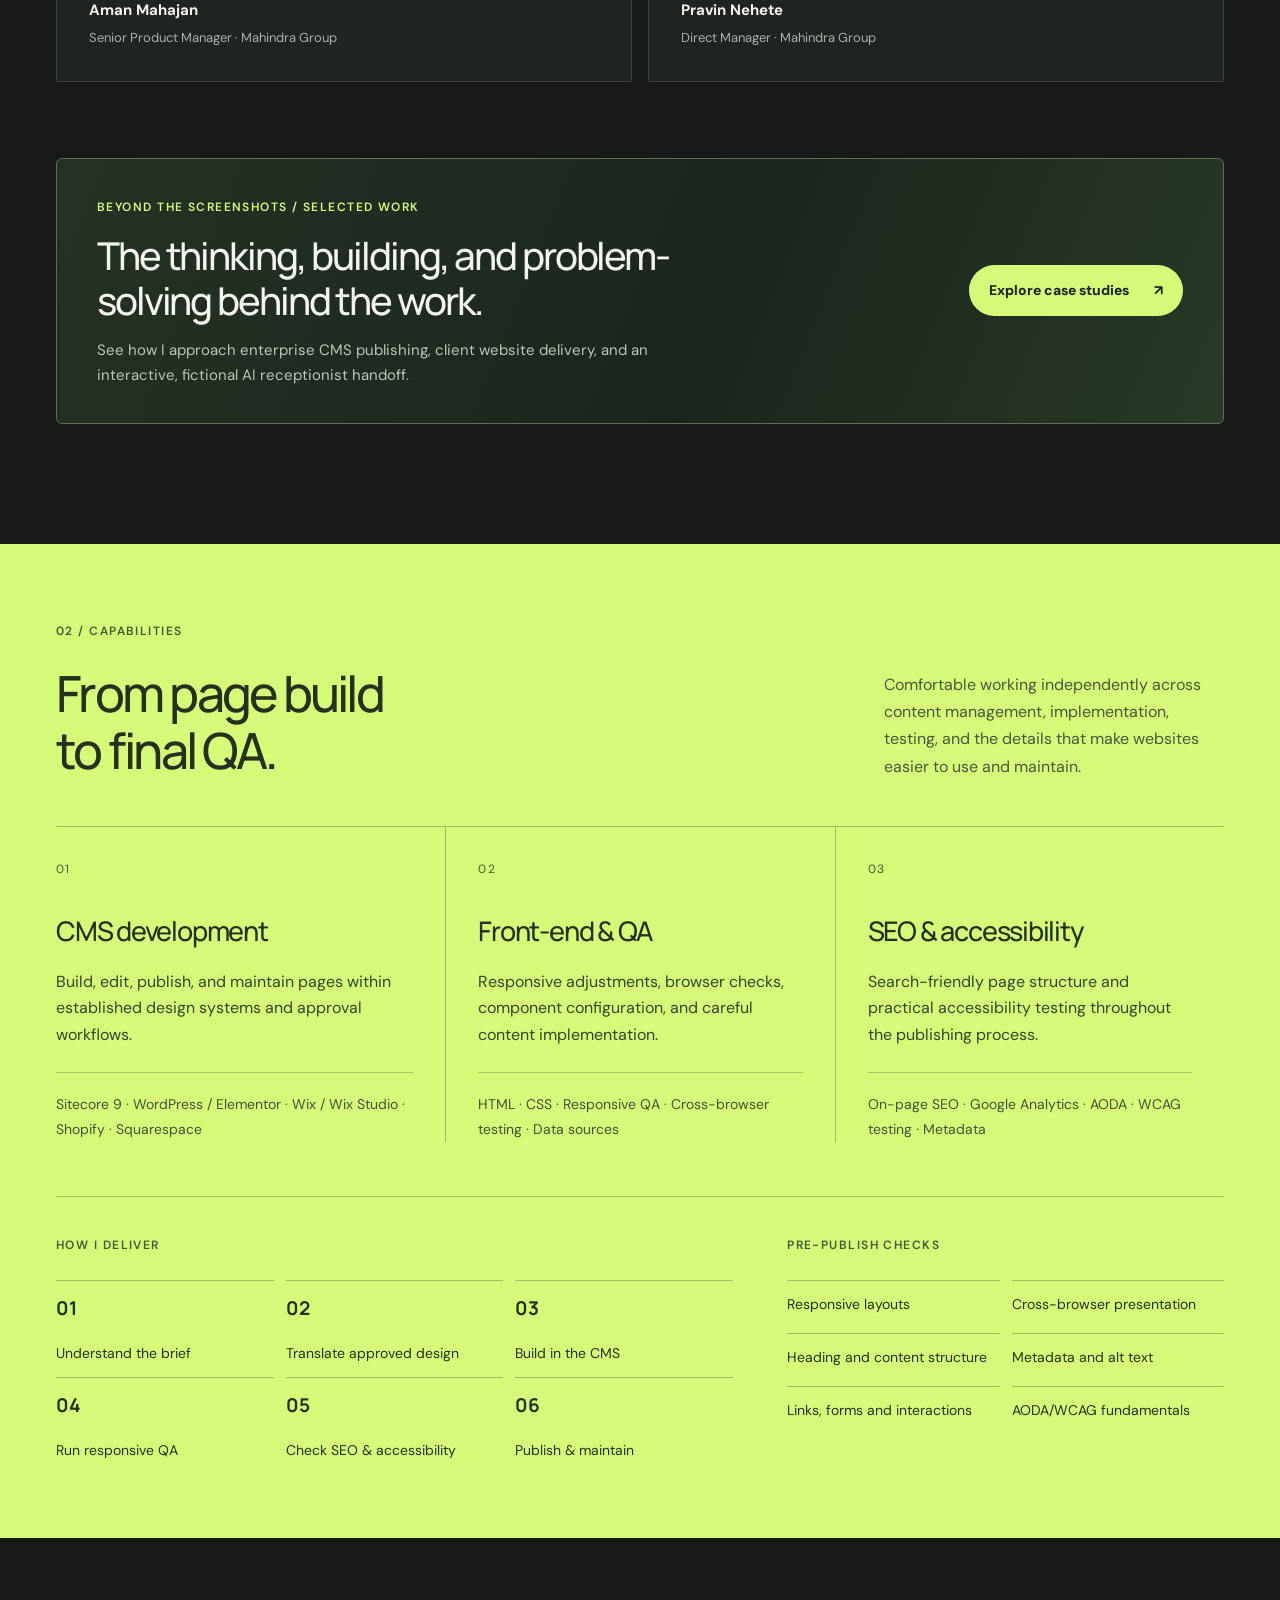
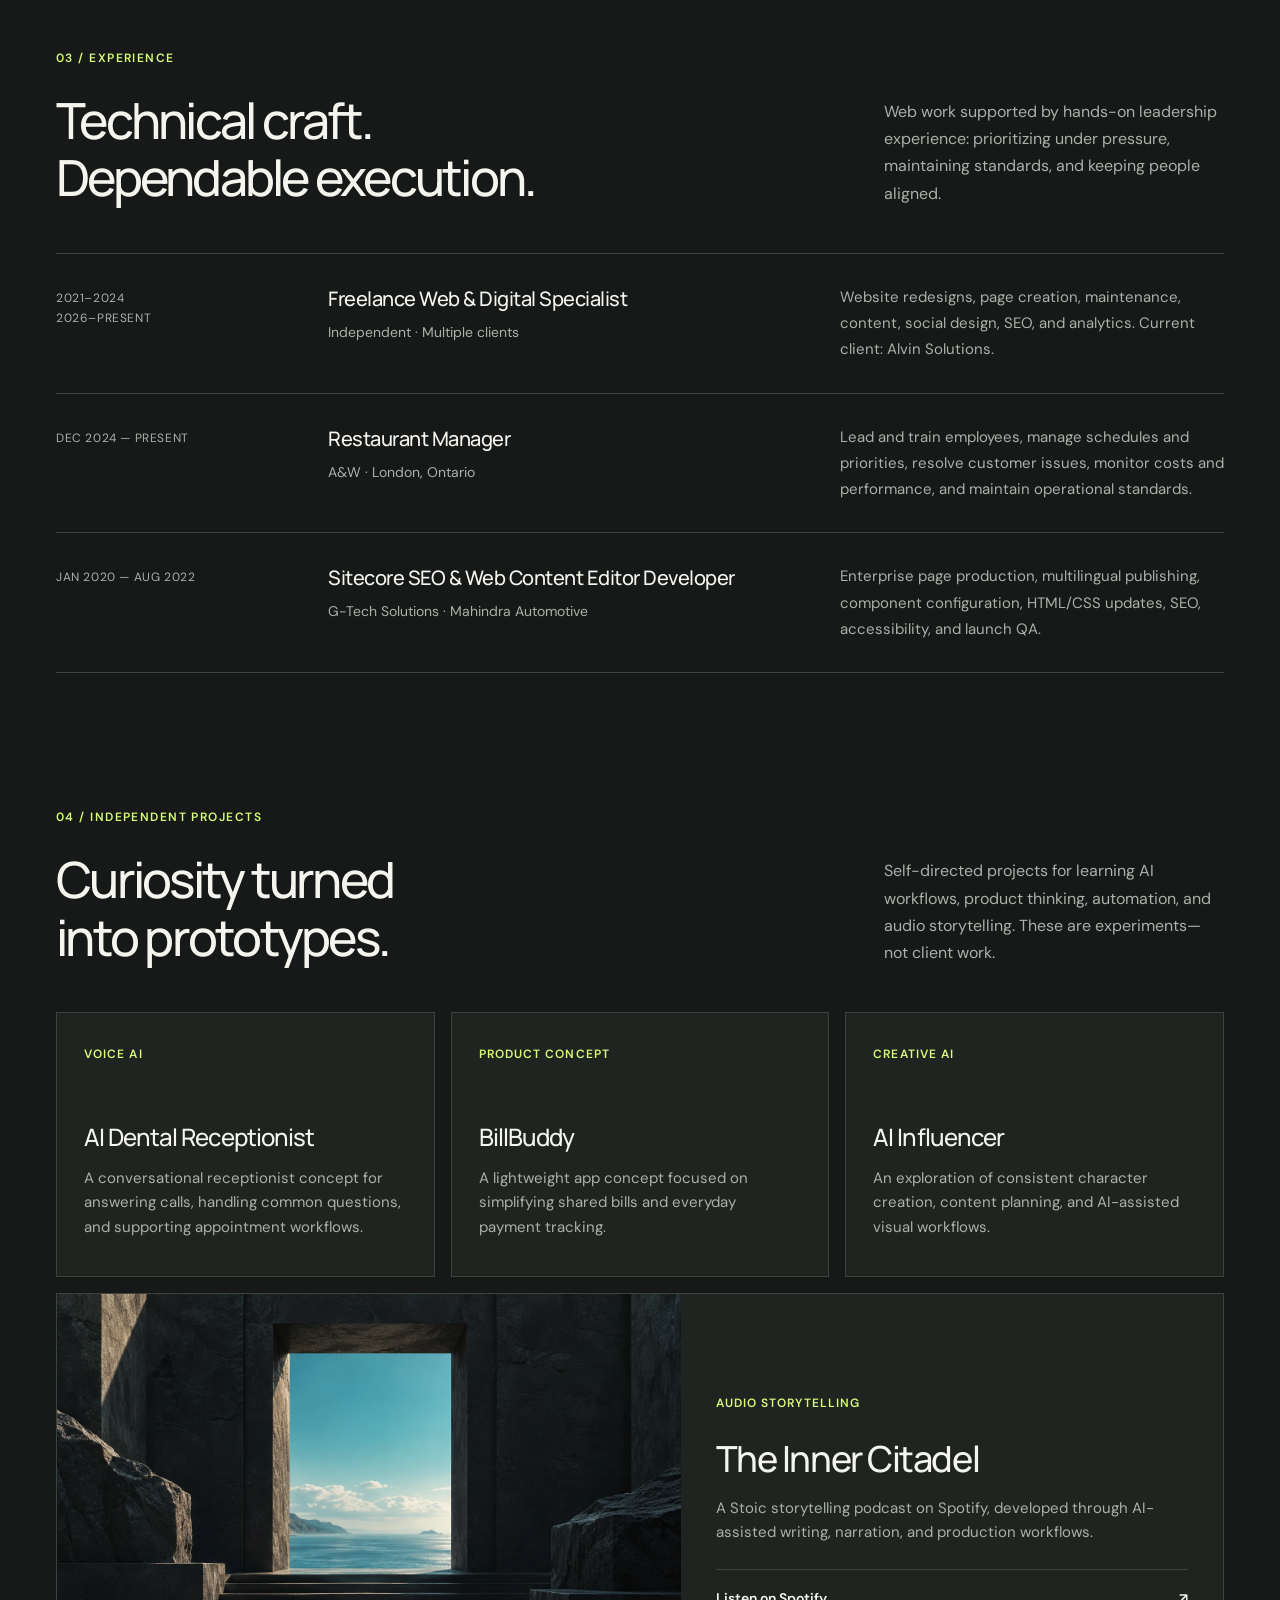
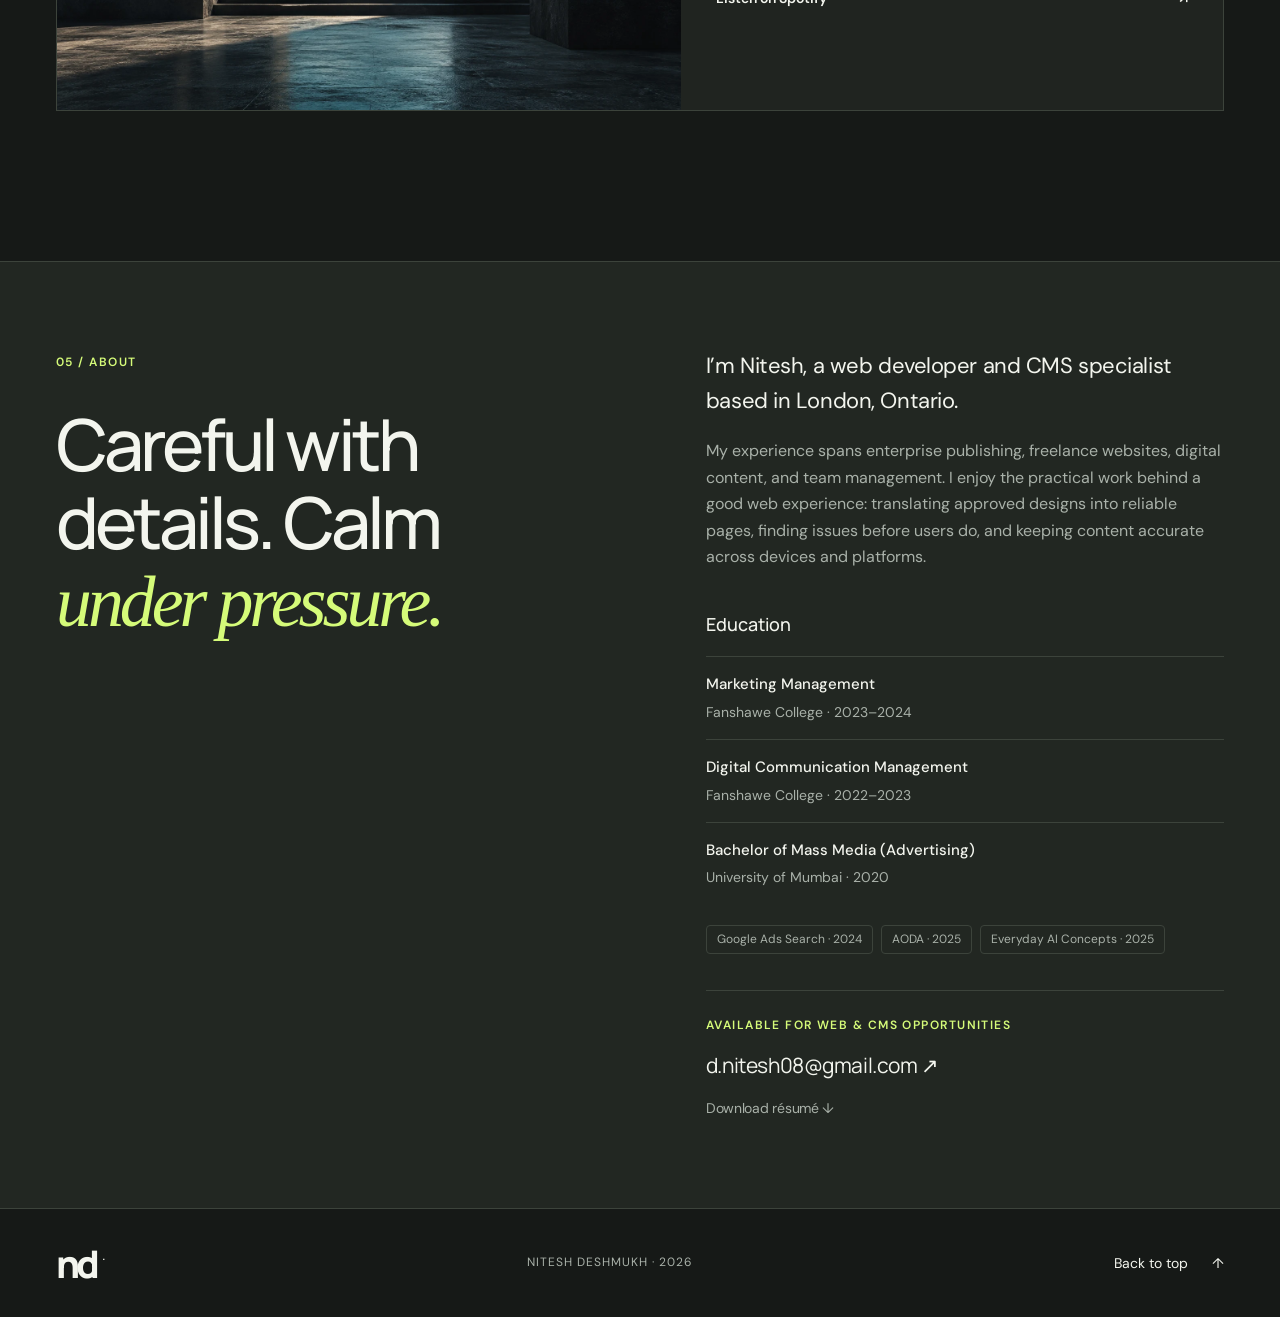
==== commit 4969eea5: "Correct degree and improve homepage links to case studies" ====
--- a/docs/index.html
+++ b/docs/index.html
@@ -197,7 +197,7 @@
         <ul class="education">
           <li><strong>Marketing Management</strong><span>Fanshawe College · 2023–2024</span></li>
           <li><strong>Digital Communication Management</strong><span>Fanshawe College · 2022–2023</span></li>
-          <li><strong>Bachelor of Management Studies</strong><span>University of Mumbai · 2015–2018</span></li>
+          <li><strong>Bachelor of Mass Media (Advertising)</strong><span>University of Mumbai · 2020</span></li>
         </ul>
         <div class="credentials"><span>Google Ads Search · 2024</span><span>AODA · 2025</span><span>Everyday AI Concepts · 2025</span></div>
         <div class="contact-panel">
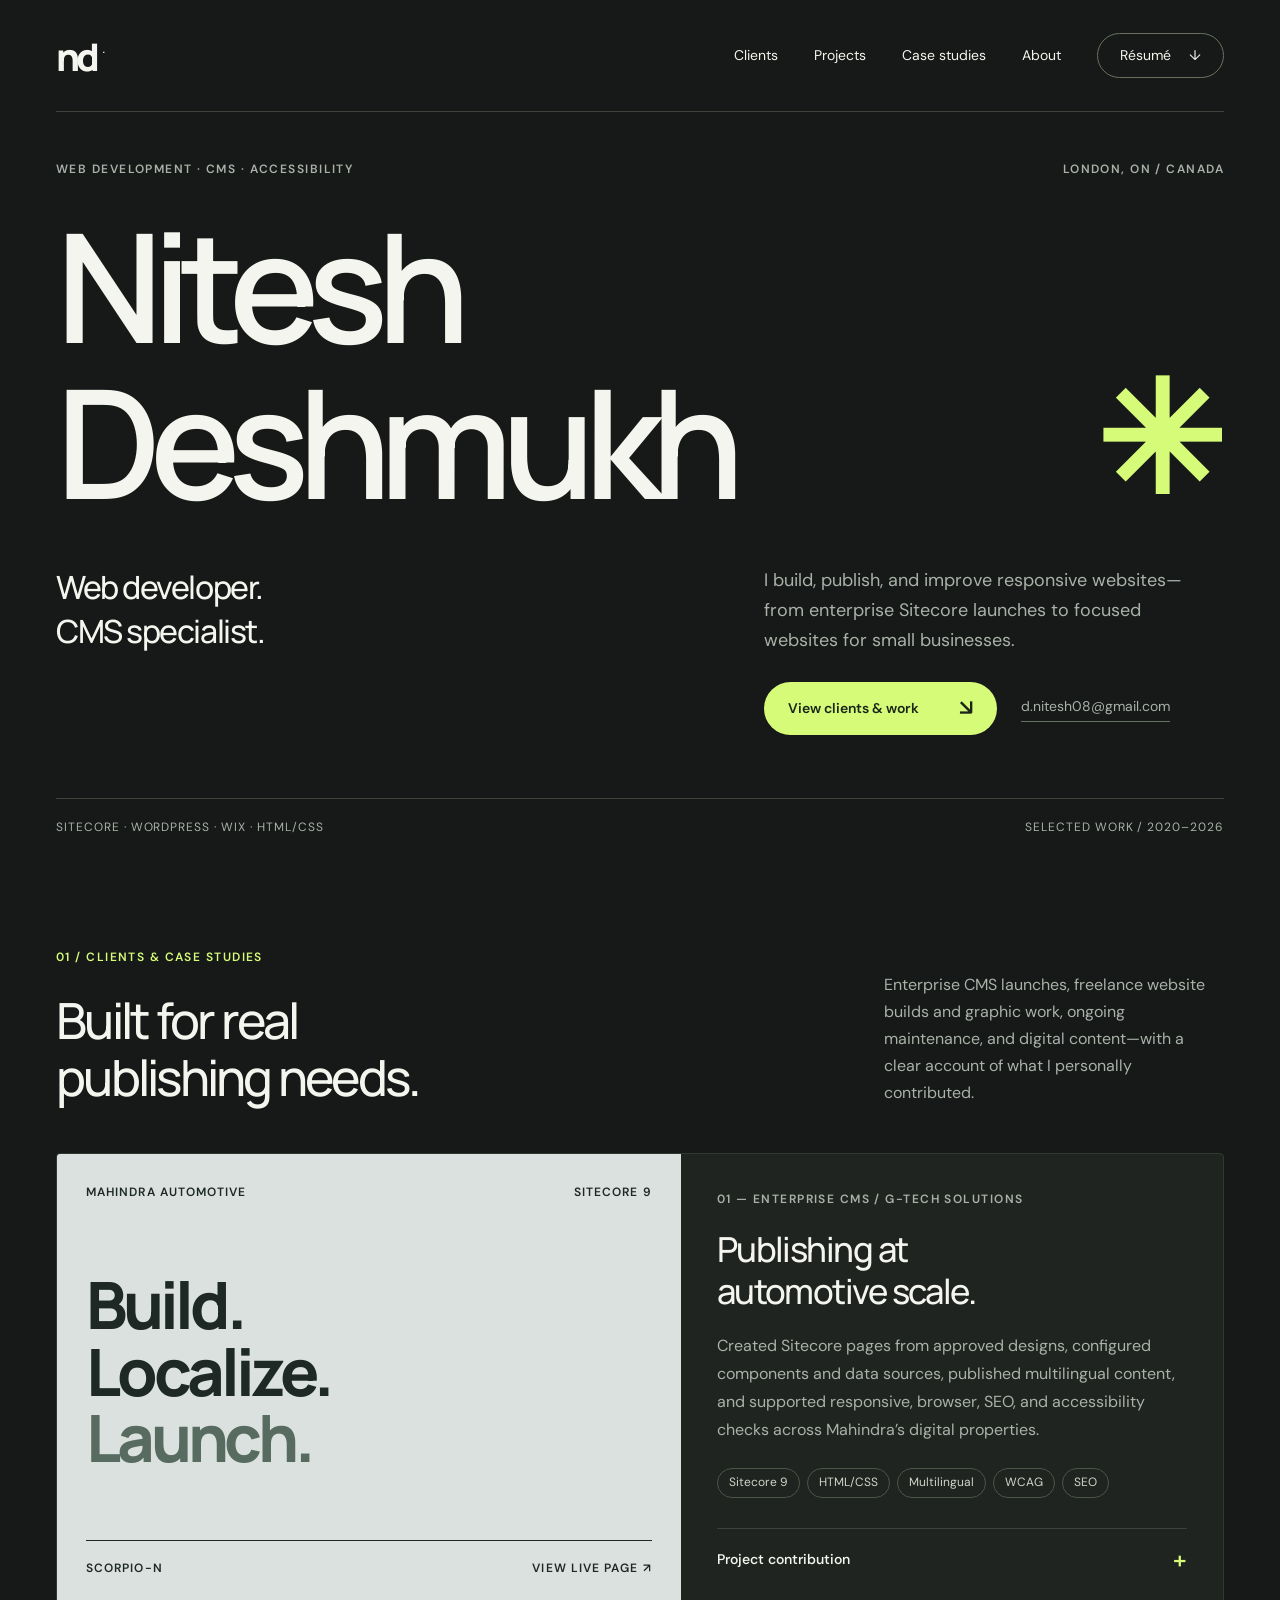
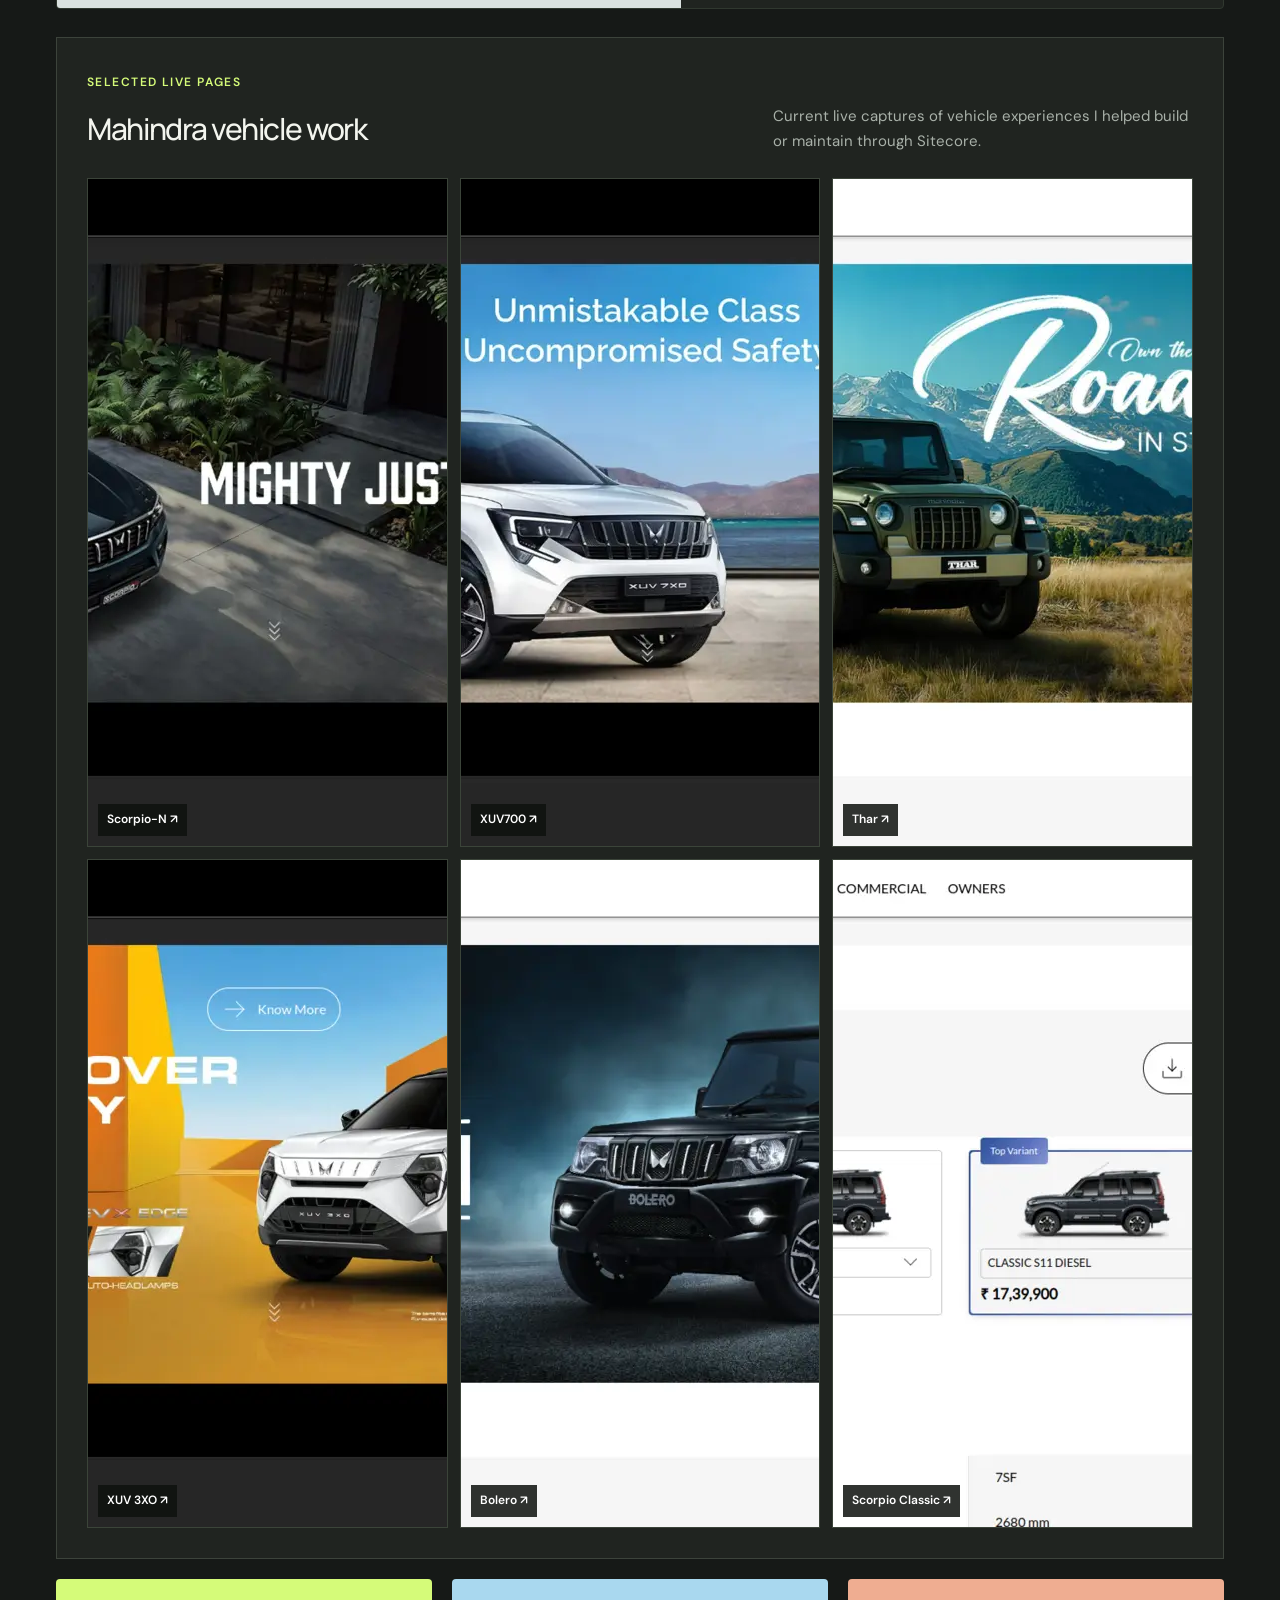
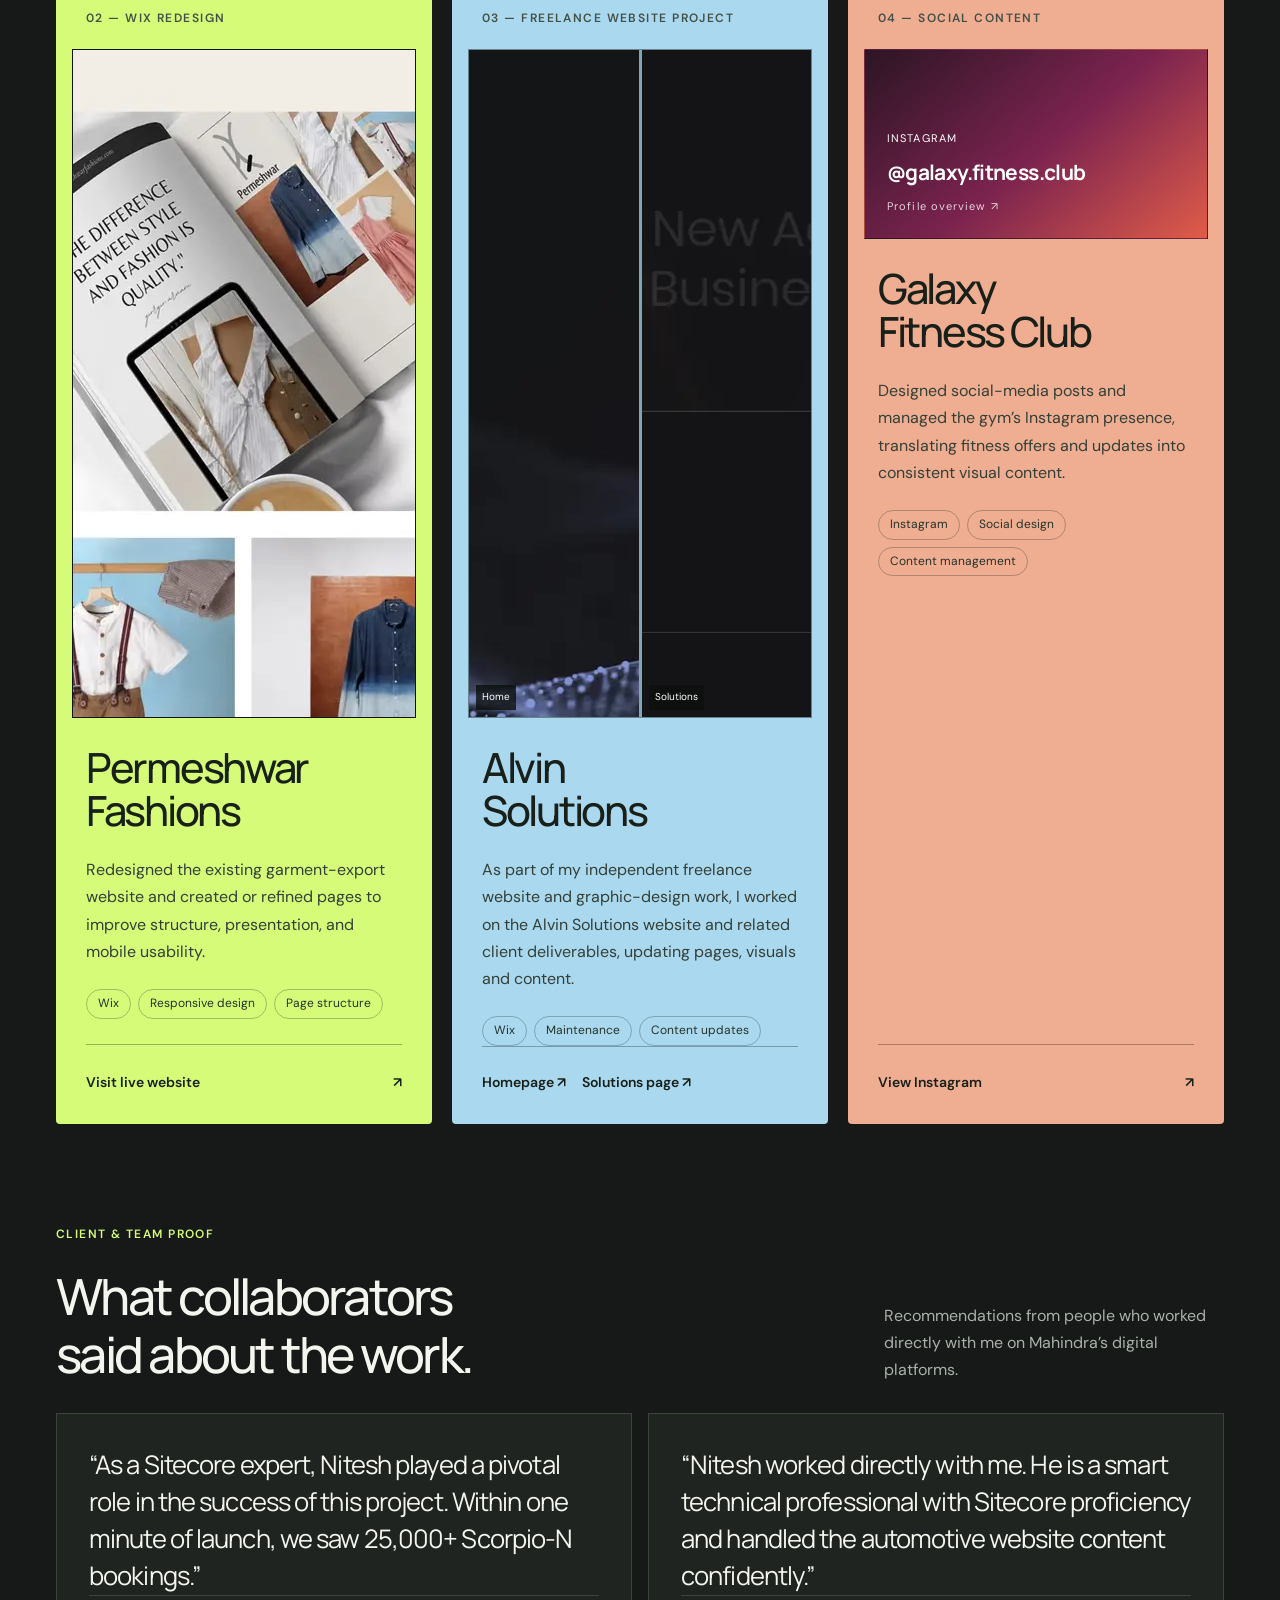
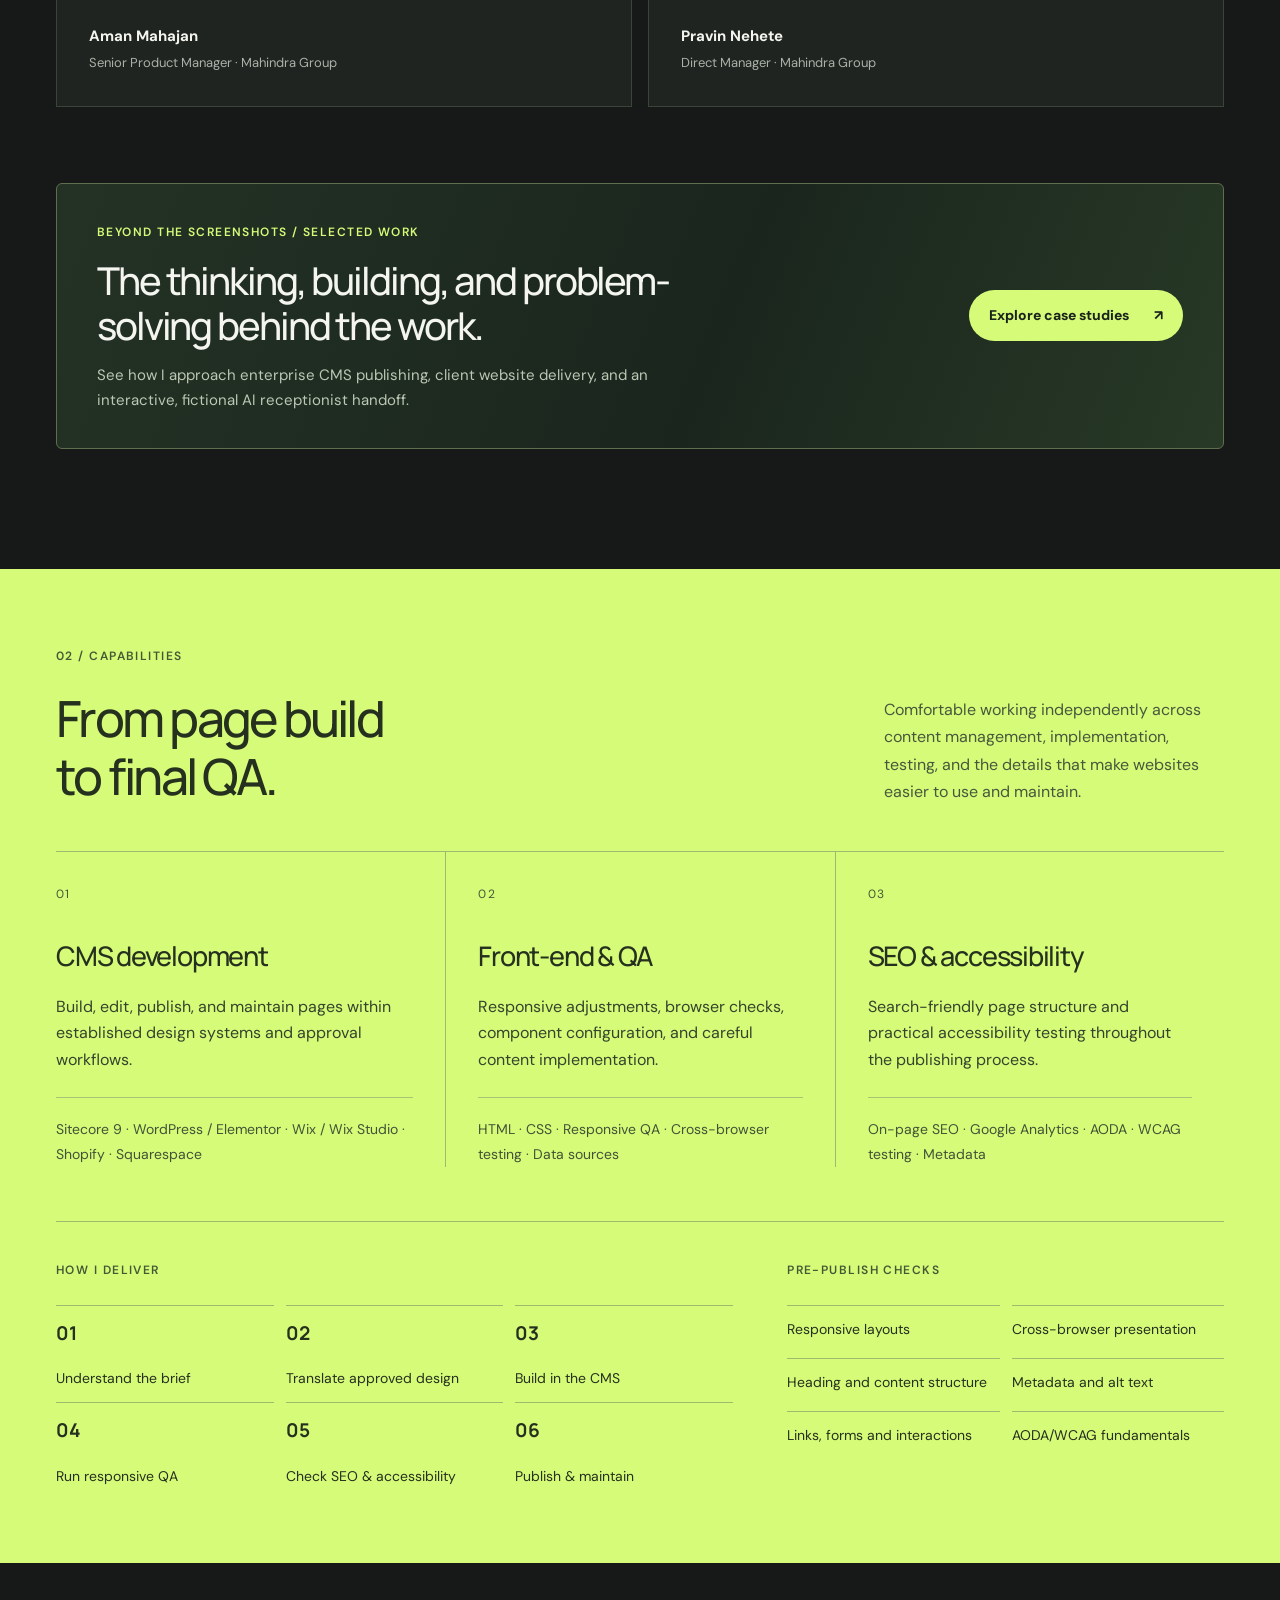
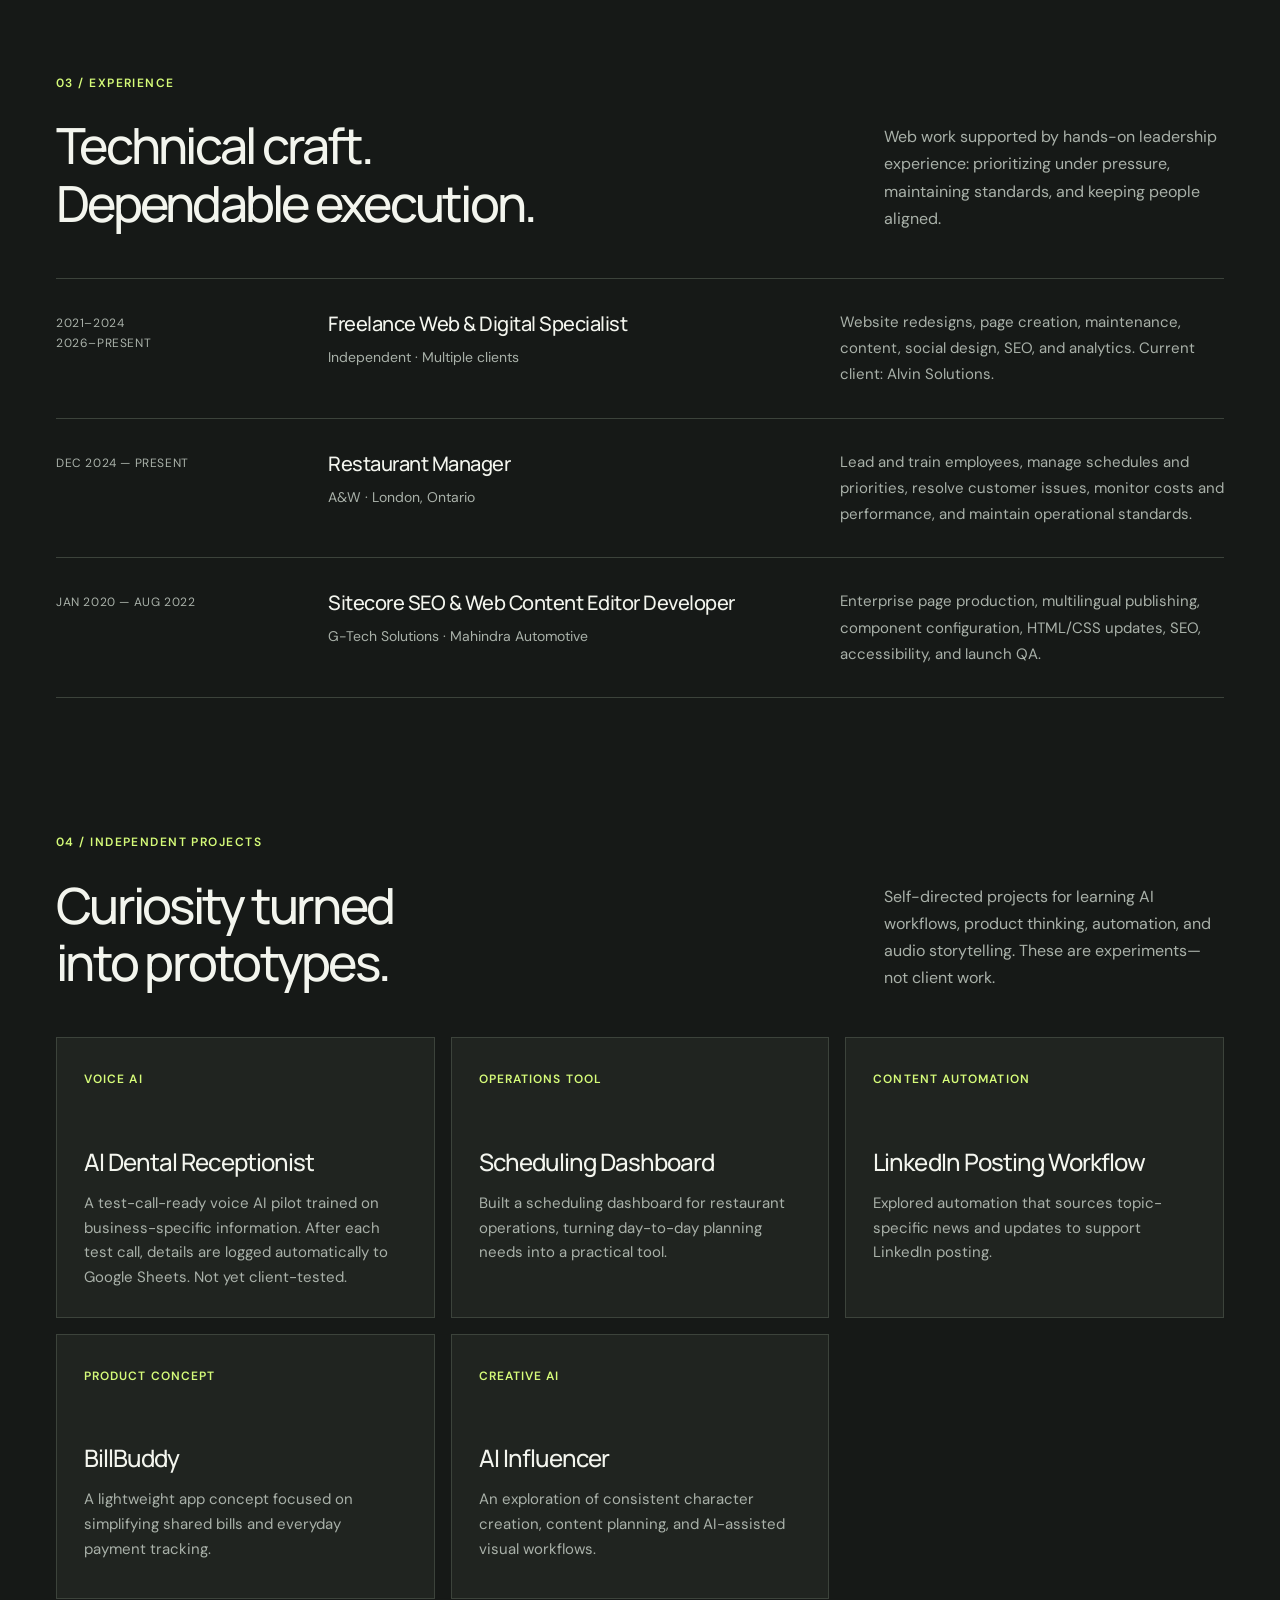
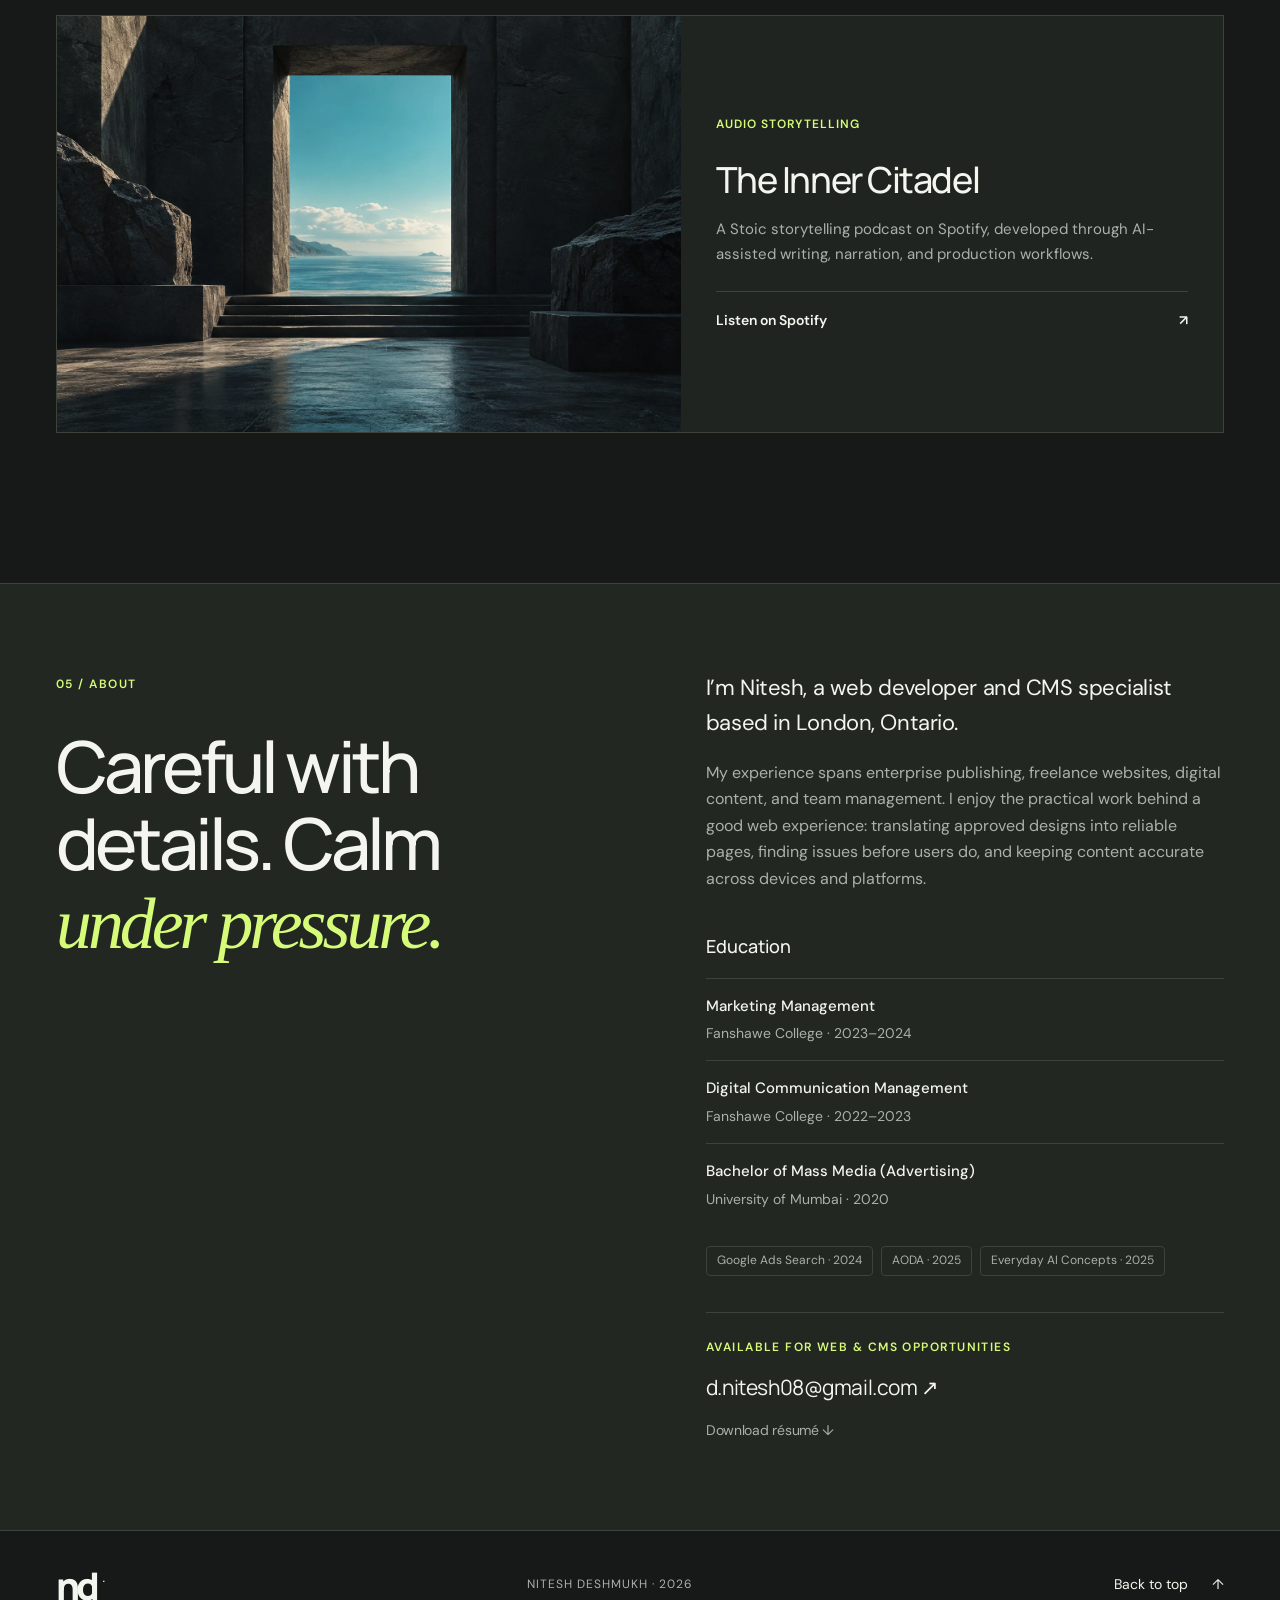
==== commit 79aefc5b: "Update freelance client framing and showcase real automation projects" ====
--- a/docs/index.html
+++ b/docs/index.html
@@ -42,7 +42,7 @@
   <section class="work wrap section" id="clients" aria-labelledby="work-title">
     <div class="section-heading">
       <div><span class="eyebrow">01 / CLIENTS &amp; CASE STUDIES</span><h2 id="work-title">Built for real<br>publishing needs.</h2></div>
-      <p>Enterprise CMS production, small-business redesigns, ongoing maintenance, and digital content—each presented with a clear account of my contribution.</p>
+      <p>Enterprise CMS launches, freelance website builds and graphic work, ongoing maintenance, and digital content—with a clear account of what I personally contributed.</p>
     </div>
     <article class="project featured">
       <a class="project-visual mahindra" href="https://auto.mahindra.com/suv/scorpio-n/SCN.html" target="_blank" rel="noreferrer" aria-label="Visit the Mahindra Scorpio-N website">
@@ -90,10 +90,10 @@
         <a class="case-link" href="https://www.permeshwar.com/" target="_blank" rel="noreferrer">Visit live website <span aria-hidden="true">↗</span></a>
       </article>
       <article class="client-card blue">
-        <span class="eyebrow">03 — ONGOING FREELANCE CLIENT</span>
+        <span class="eyebrow">03 — FREELANCE WEBSITE PROJECT</span>
         <div class="preview-pair"><a href="https://www.alvinsolutions.in/" target="_blank" rel="noreferrer" aria-label="View the live Alvin Solutions homepage"><img src="assets/alvin-home.webp" alt="Live desktop capture of the Alvin Solutions homepage" width="1000" height="667" loading="lazy"><span>Home</span></a><a href="https://www.alvinsolutions.in/solutions" target="_blank" rel="noreferrer" aria-label="View the live Alvin Solutions services page"><img src="assets/alvin-solutions.webp" alt="Live desktop capture of the Alvin Solutions services page" width="1000" height="667" loading="lazy"><span>Solutions</span></a></div>
         <h3>Alvin<br>Solutions</h3>
-        <p>Maintain and update the company website as an independent freelance engagement, keeping content and pages current and usable.</p>
+        <p>As part of my independent freelance website and graphic-design work, I worked on the Alvin Solutions website and related client deliverables, updating pages, visuals and content.</p>
         <div class="tags"><span>Wix</span><span>Maintenance</span><span>Content updates</span></div>
         <div class="case-links"><a href="https://www.alvinsolutions.in/" target="_blank" rel="noreferrer">Homepage ↗</a><a href="https://www.alvinsolutions.in/solutions" target="_blank" rel="noreferrer">Solutions page ↗</a></div>
       </article>
@@ -180,7 +180,9 @@
       <p>Self-directed projects for learning AI workflows, product thinking, automation, and audio storytelling. These are experiments—not client work.</p>
     </div>
     <div class="lab-grid">
-      <article><span>VOICE AI</span><h3>AI Dental Receptionist</h3><p>A conversational receptionist concept for answering calls, handling common questions, and supporting appointment workflows.</p></article>
+      <article><span>VOICE AI</span><h3>AI Dental Receptionist</h3><p>A test-call-ready voice AI pilot trained on business-specific information. After each test call, details are logged automatically to Google Sheets. Not yet client-tested.</p></article>
+      <article><span>OPERATIONS TOOL</span><h3>Scheduling Dashboard</h3><p>Built a scheduling dashboard for restaurant operations, turning day-to-day planning needs into a practical tool.</p></article>
+      <article><span>CONTENT AUTOMATION</span><h3>LinkedIn Posting Workflow</h3><p>Explored automation that sources topic-specific news and updates to support LinkedIn posting.</p></article>
       <article><span>PRODUCT CONCEPT</span><h3>BillBuddy</h3><p>A lightweight app concept focused on simplifying shared bills and everyday payment tracking.</p></article>
       <article><span>CREATIVE AI</span><h3>AI Influencer</h3><p>An exploration of consistent character creation, content planning, and AI-assisted visual workflows.</p></article>
       <article class="lab-citadel"><img src="citadel.webp" alt="Concept artwork for The Inner Citadel podcast" width="1536" height="1024" loading="lazy"><div><span>AUDIO STORYTELLING</span><h3>The Inner Citadel</h3><p>A Stoic storytelling podcast on Spotify, developed through AI-assisted writing, narration, and production workflows.</p><a class="case-link" href="https://open.spotify.com/show/3gAxBKClAF5j9GV3lMhTHK" target="_blank" rel="noreferrer">Listen on Spotify <span aria-hidden="true">↗</span></a></div></article>
--- a/docs/work-in-practice.css
+++ b/docs/work-in-practice.css
@@ -150,3 +150,10 @@
 @media(prefers-reduced-motion:reduce) {
  .proof-page *, .proof-teaser * { scroll-behavior:auto!important; transition:none!important; }
 }
+
+/* Keep the original homepage's expanded navigation usable on narrow screens. */
+@media(max-width:480px){
+ body:not(.proof-page) .header nav a[href="#clients"],
+ body:not(.proof-page) .header nav a[href="#projects"]{display:none}
+ body:not(.proof-page) .header nav{gap:13px}
+}
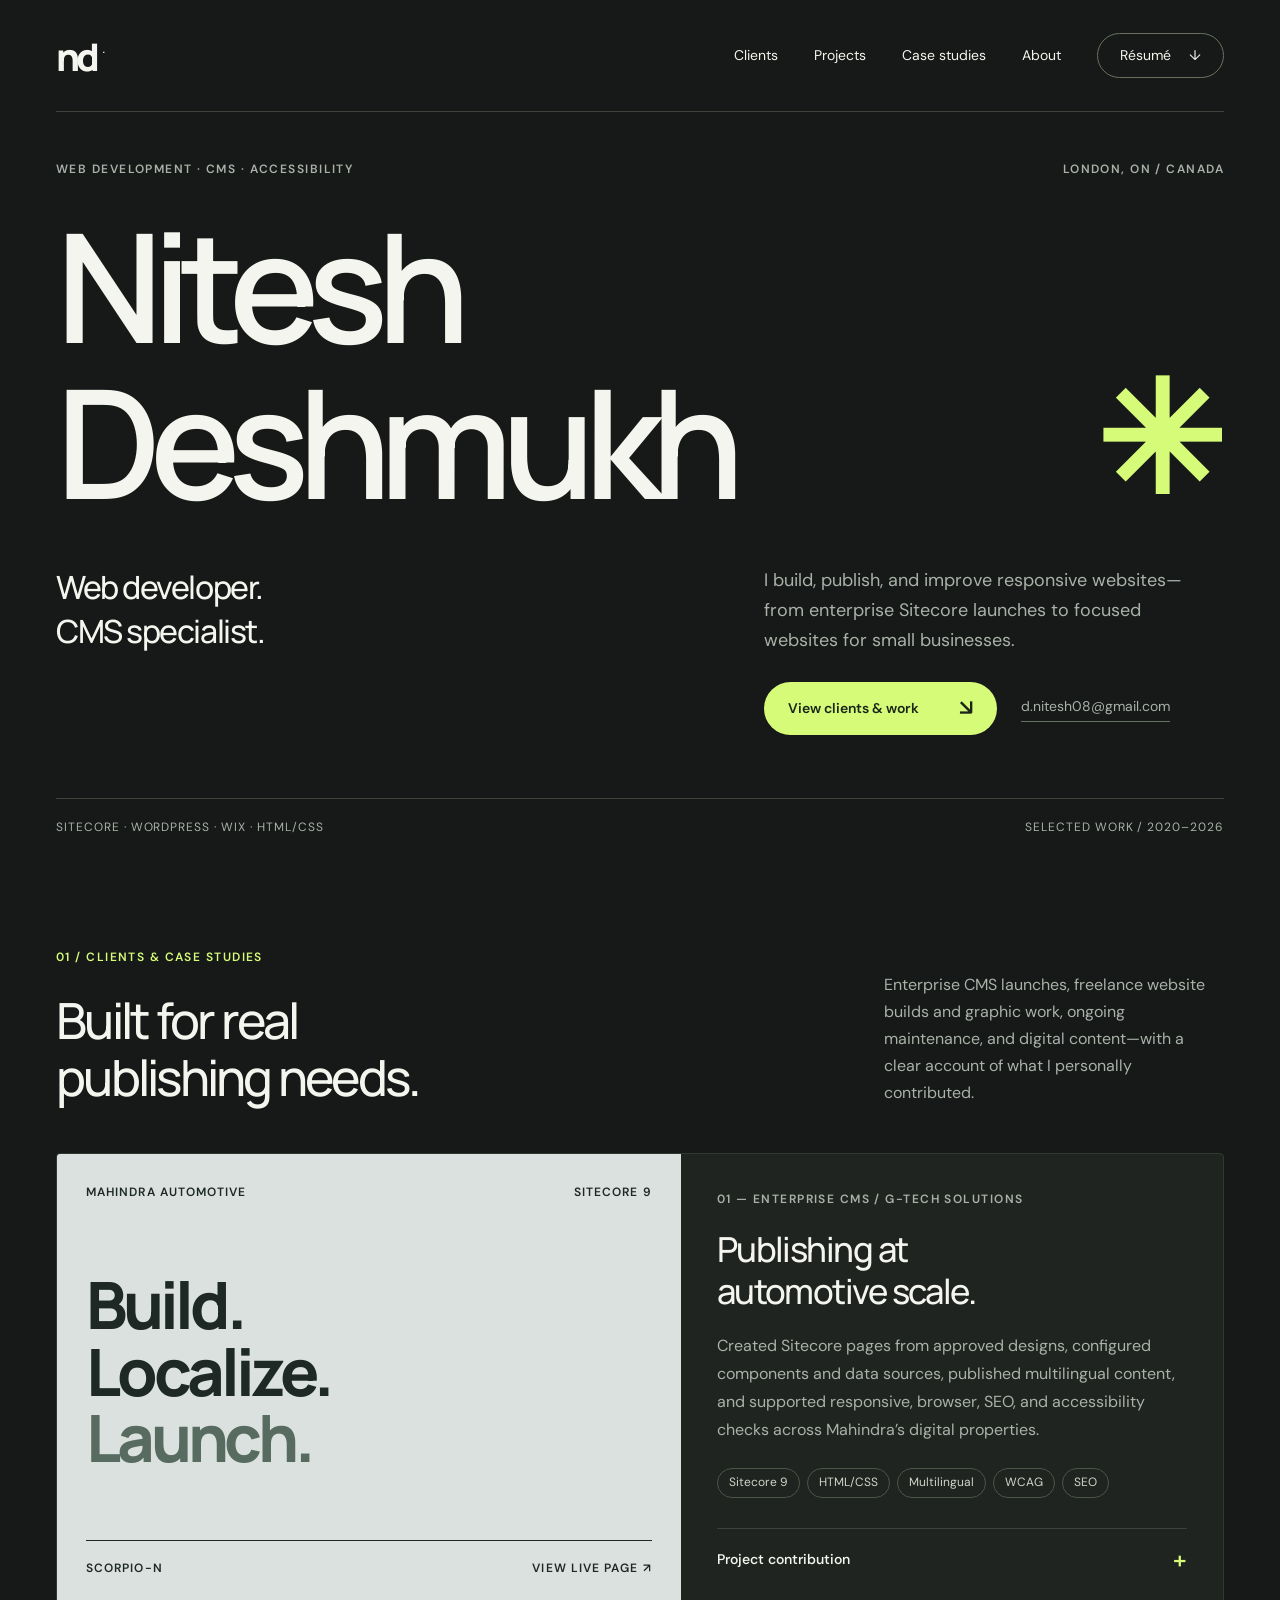
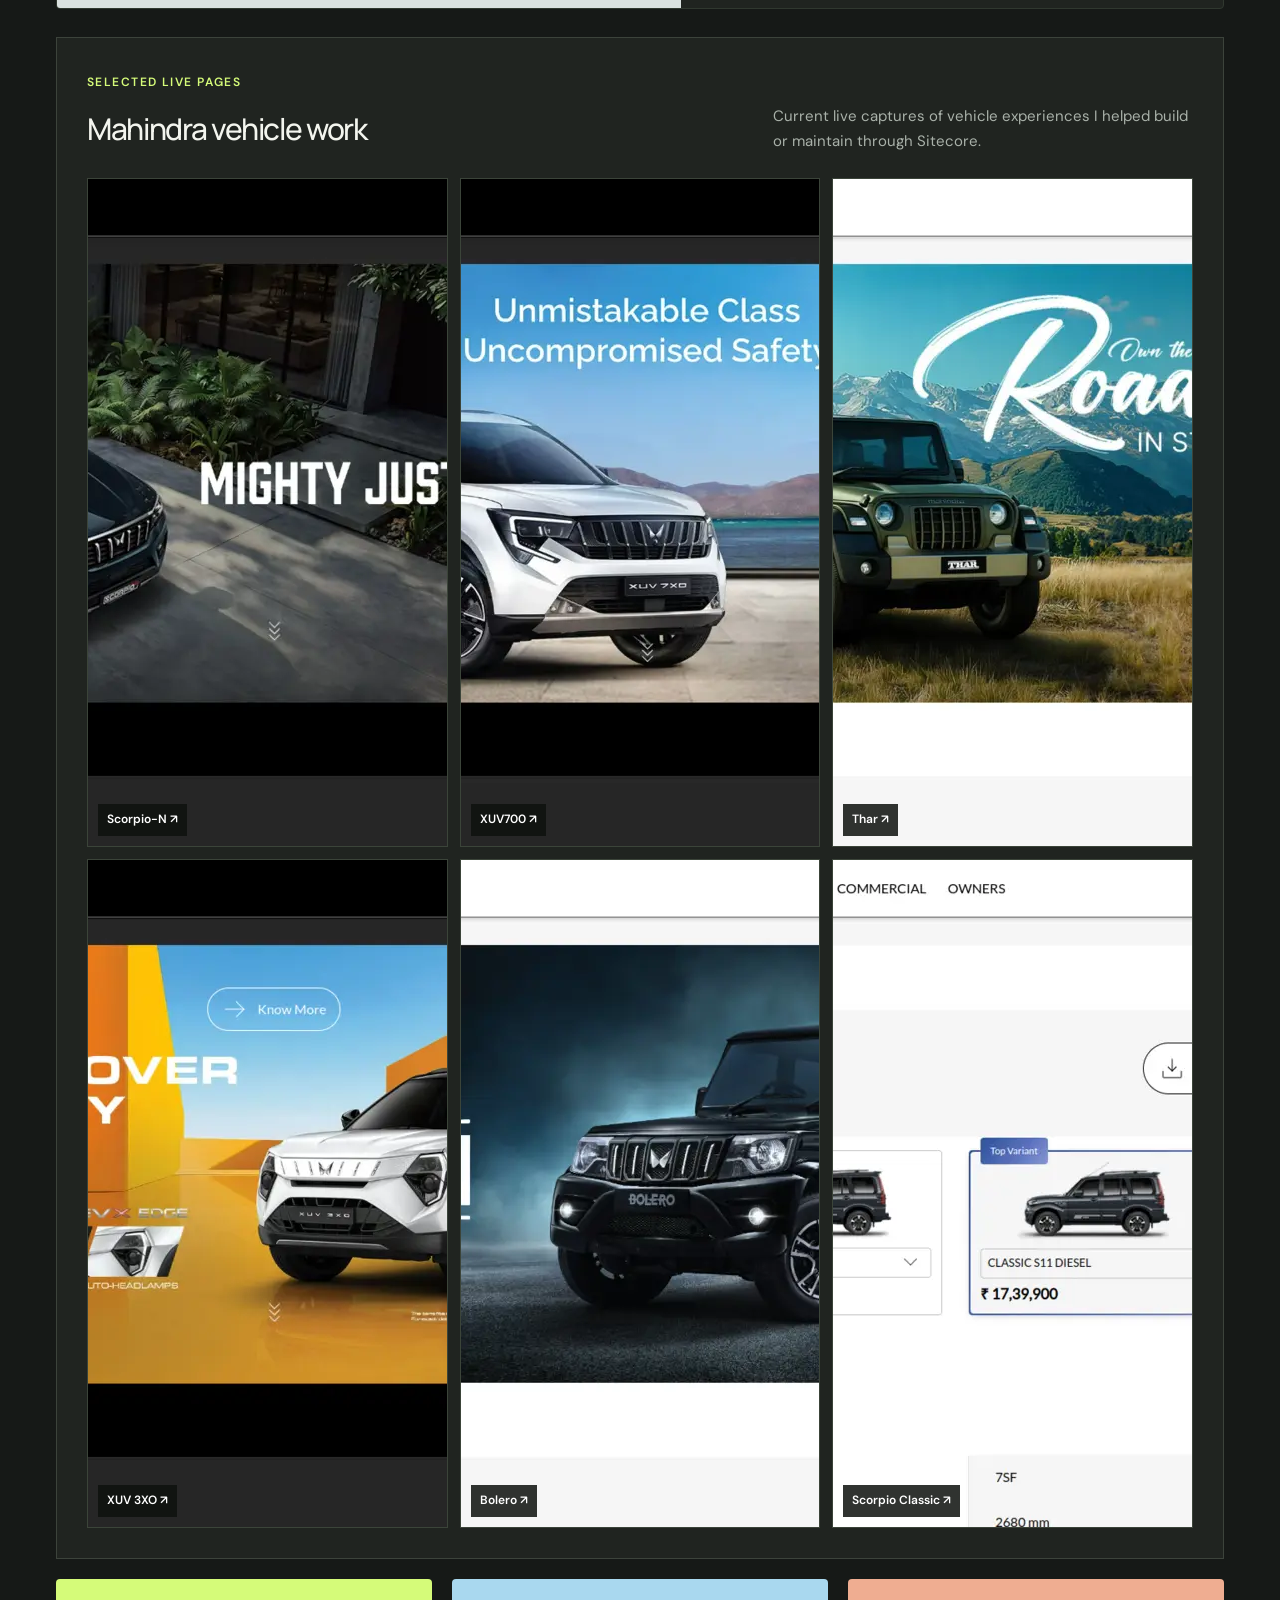
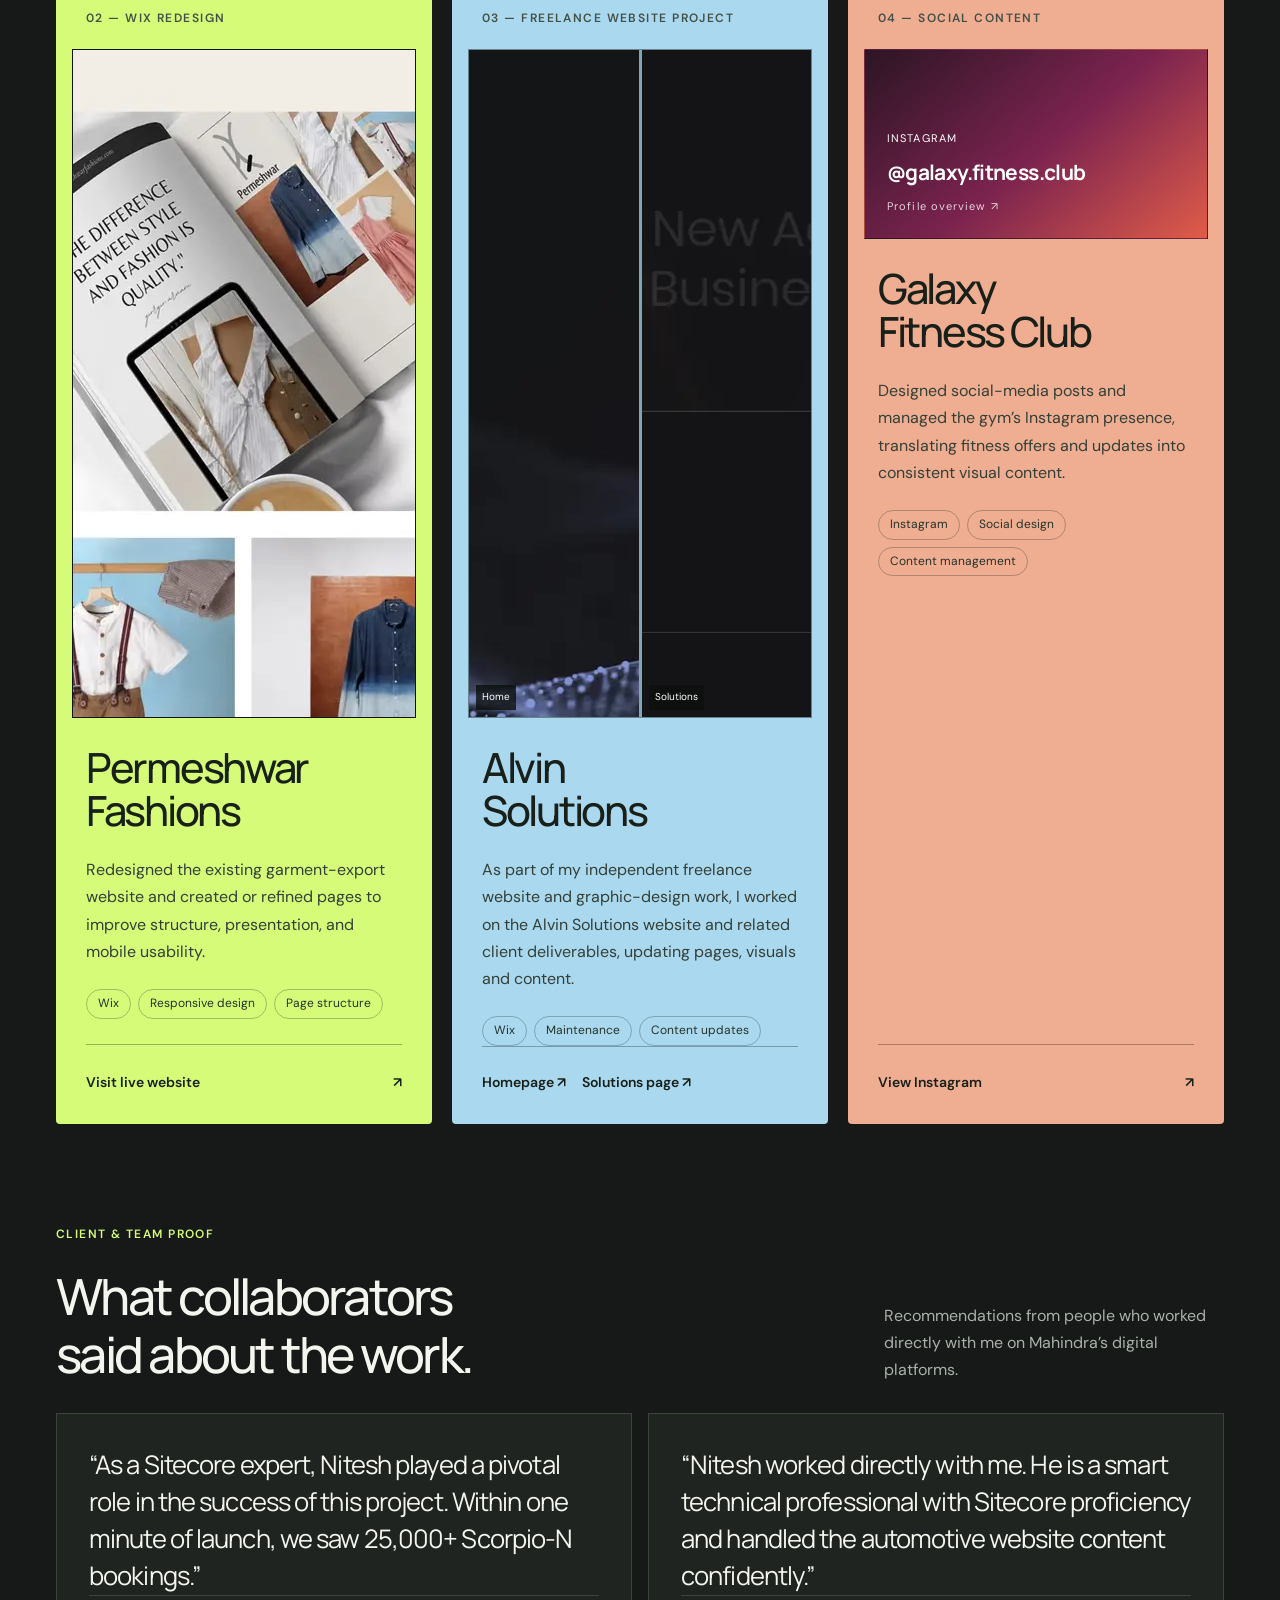
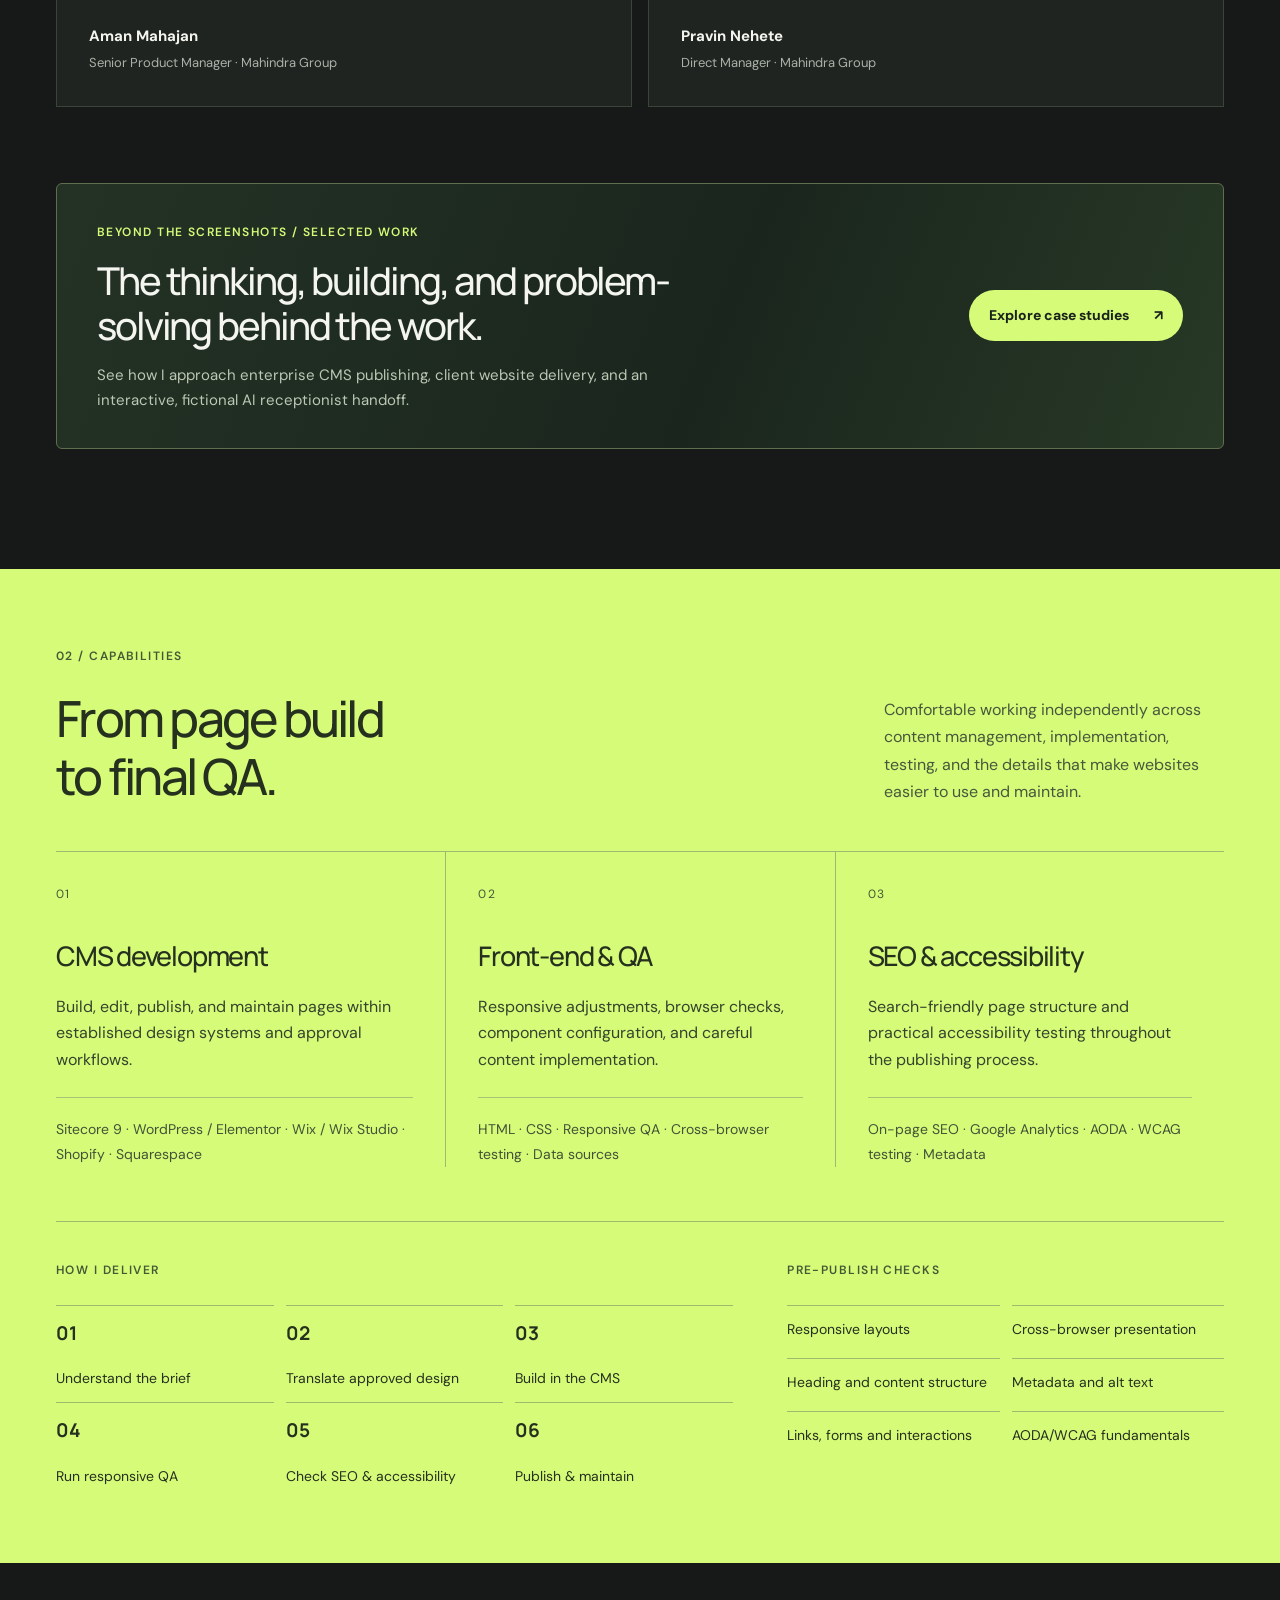
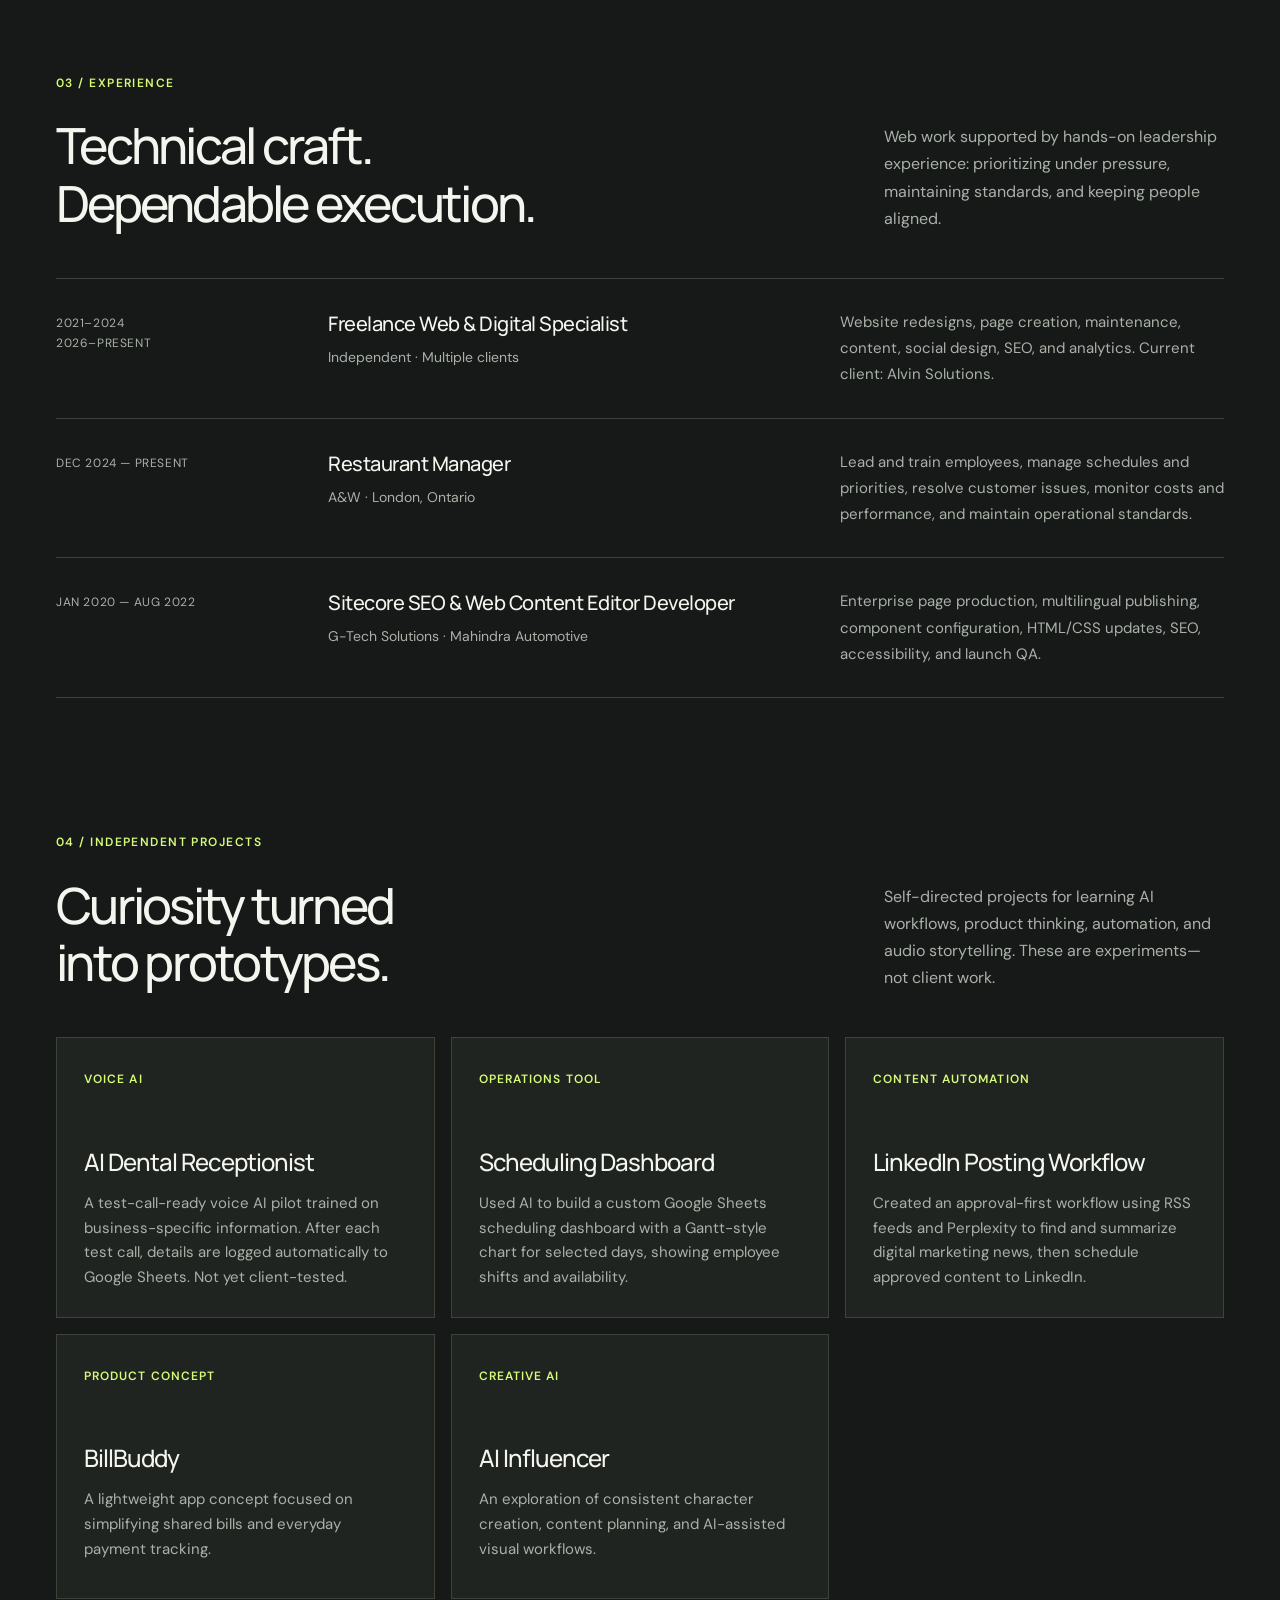
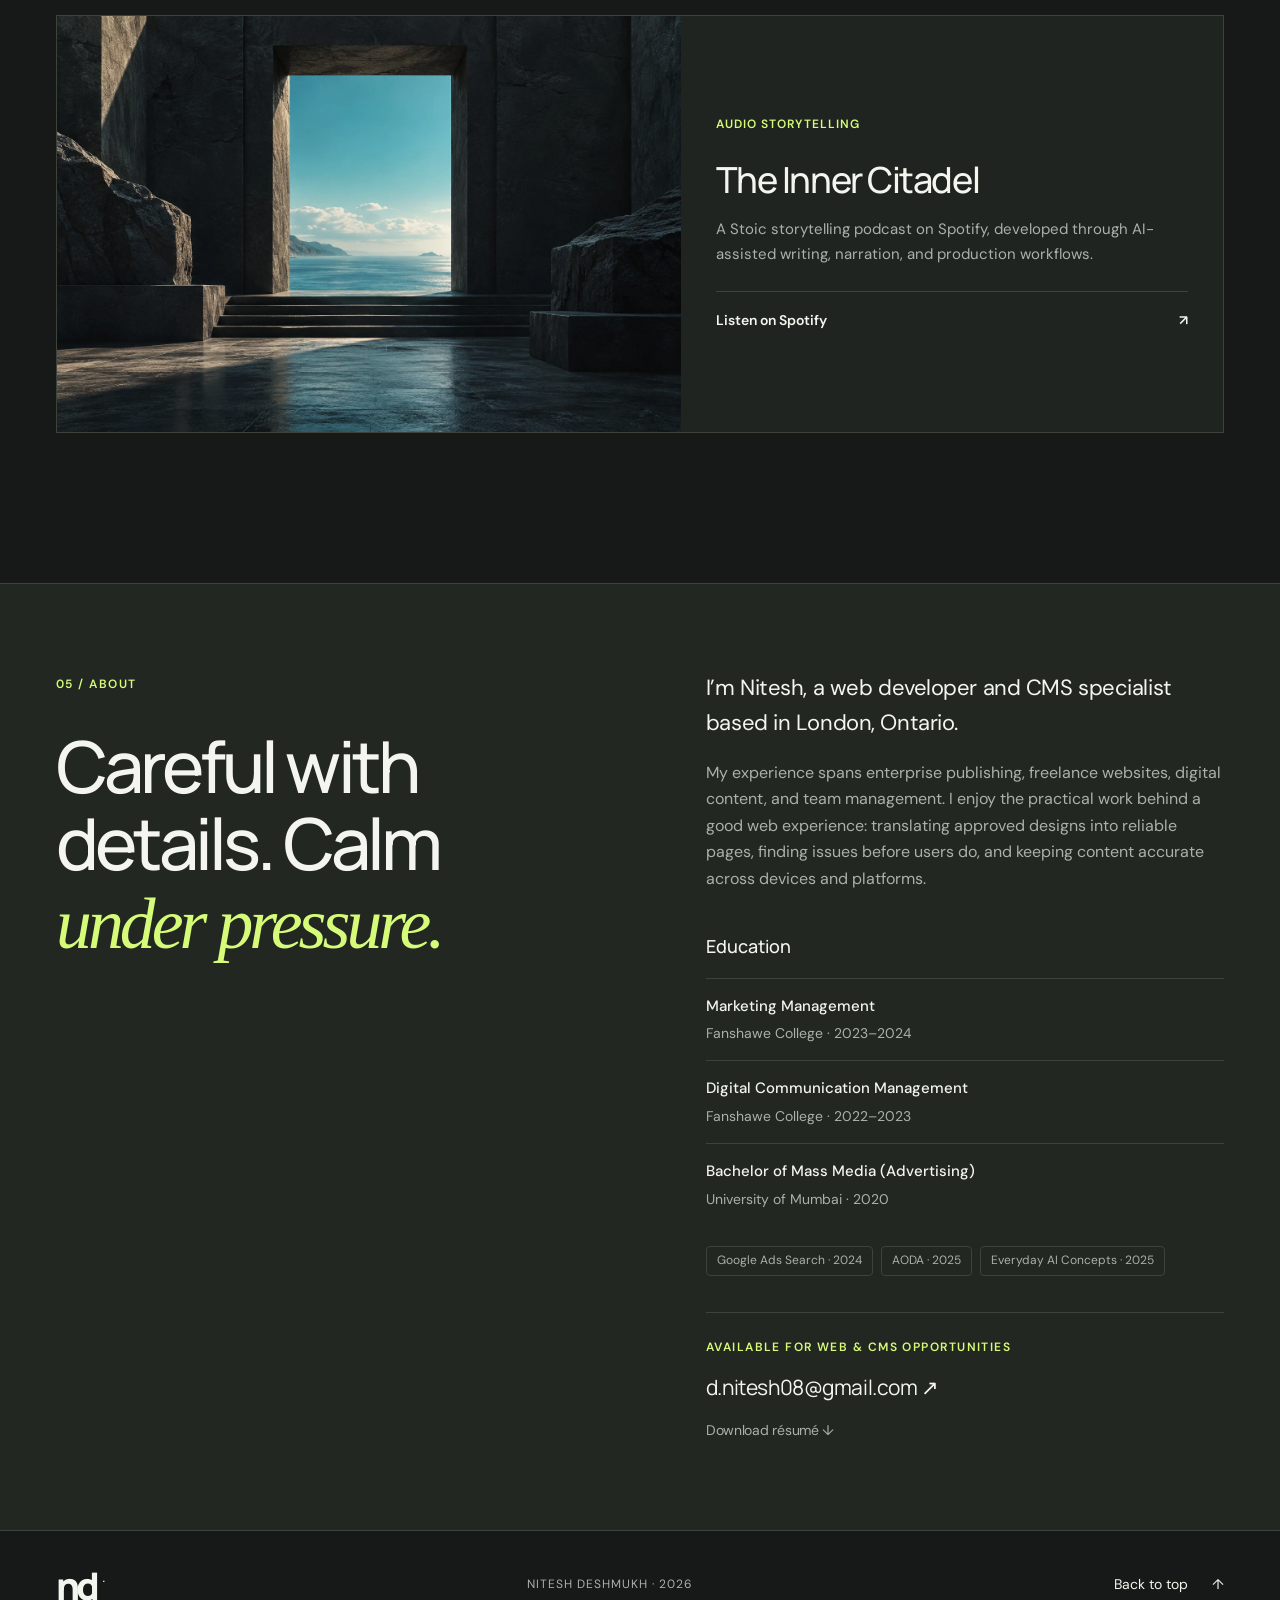
==== commit ab5acf34: "Accurately describe Google Sheets Gantt and Perplexity LinkedIn workflow" ====
--- a/docs/index.html
+++ b/docs/index.html
@@ -181,8 +181,8 @@
     </div>
     <div class="lab-grid">
       <article><span>VOICE AI</span><h3>AI Dental Receptionist</h3><p>A test-call-ready voice AI pilot trained on business-specific information. After each test call, details are logged automatically to Google Sheets. Not yet client-tested.</p></article>
-      <article><span>OPERATIONS TOOL</span><h3>Scheduling Dashboard</h3><p>Built a scheduling dashboard for restaurant operations, turning day-to-day planning needs into a practical tool.</p></article>
-      <article><span>CONTENT AUTOMATION</span><h3>LinkedIn Posting Workflow</h3><p>Explored automation that sources topic-specific news and updates to support LinkedIn posting.</p></article>
+      <article><span>OPERATIONS TOOL</span><h3>Scheduling Dashboard</h3><p>Used AI to build a custom Google Sheets scheduling dashboard with a Gantt-style chart for selected days, showing employee shifts and availability.</p></article>
+      <article><span>CONTENT AUTOMATION</span><h3>LinkedIn Posting Workflow</h3><p>Created an approval-first workflow using RSS feeds and Perplexity to find and summarize digital marketing news, then schedule approved content to LinkedIn.</p></article>
       <article><span>PRODUCT CONCEPT</span><h3>BillBuddy</h3><p>A lightweight app concept focused on simplifying shared bills and everyday payment tracking.</p></article>
       <article><span>CREATIVE AI</span><h3>AI Influencer</h3><p>An exploration of consistent character creation, content planning, and AI-assisted visual workflows.</p></article>
       <article class="lab-citadel"><img src="citadel.webp" alt="Concept artwork for The Inner Citadel podcast" width="1536" height="1024" loading="lazy"><div><span>AUDIO STORYTELLING</span><h3>The Inner Citadel</h3><p>A Stoic storytelling podcast on Spotify, developed through AI-assisted writing, narration, and production workflows.</p><a class="case-link" href="https://open.spotify.com/show/3gAxBKClAF5j9GV3lMhTHK" target="_blank" rel="noreferrer">Listen on Spotify <span aria-hidden="true">↗</span></a></div></article>
--- a/docs/work-in-practice.css
+++ b/docs/work-in-practice.css
@@ -157,3 +157,74 @@
  body:not(.proof-page) .header nav a[href="#projects"]{display:none}
  body:not(.proof-page) .header nav{gap:13px}
 }
+
+/* Verified launch impact and additional technical work */
+.proof-page .impact-strip{display:grid;grid-template-columns:.85fr .85fr 1.3fr;gap:0;margin-top:38px;border:1px solid #53664b;background:linear-gradient(120deg,#273527,#1b2a20);}
+.proof-page .impact-strip>div{padding:25px 27px;}
+.proof-page .impact-strip>div+div{border-left:1px solid #4a5c45;}
+.proof-page .impact-strip .eyebrow{color:#aebfa7;font-size:10px;}
+.proof-page .impact-strip strong{display:block;font-family:'Manrope',Arial,sans-serif;line-height:1.12;font-size:clamp(36px,4vw,61px);letter-spacing:-.06em;color:#d5fb79;margin:19px 0 8px;}
+.proof-page .impact-strip span:not(.eyebrow){font-size:13px;color:#d7e4d0;}
+.proof-page .impact-context p{font-size:14px;color:#dce7d6;line-height:1.7;margin-top:16px;}
+.proof-page .impact-context a{display:inline-block;font-size:12px;font-weight:650;color:#d5fb79;margin-top:16px;border-bottom:1px solid #d5fb79;padding-bottom:4px;}
+.proof-page .project-aside{border-left:3px solid #d5fb79;margin-top:31px;padding:12px 0 12px 24px;}
+.proof-page .project-aside .eyebrow{color:#d5fb79;}
+.proof-page .project-aside p{max-width:800px;font-size:15px;color:#c4d1bf;line-height:1.8;margin-top:13px;}
+.proof-page .mini-builds{display:grid;grid-template-columns:repeat(3,minmax(0,1fr));gap:14px;}
+.proof-page .mini-builds article{background:#223025;border:1px solid #465744;border-radius:9px;min-height:315px;padding:28px;display:flex;flex-direction:column;}
+.proof-page .mini-builds .eyebrow{color:#d5fb79;}
+.proof-page .mini-builds h3{font-size:clamp(22px,2.6vw,31px);line-height:1.2;margin:36px 0 16px;}
+.proof-page .mini-builds p{font-size:14px;color:#bdcbb8;line-height:1.8;}
+.proof-page .mini-builds .build-status{border-top:1px solid #465744;font-size:11px;color:#a7b9a3;margin-top:auto;padding-top:23px;padding-bottom:0;line-height:1.6;}
+@media(max-width:850px){.proof-page .impact-strip{grid-template-columns:1fr 1fr;}.proof-page .impact-context{grid-column:1/-1;border-left:0!important;border-top:1px solid #4a5c45;}.proof-page .mini-builds{grid-template-columns:1fr;}.proof-page .mini-builds article{min-height:240px;}.proof-page .mini-builds h3{margin:22px 0 12px;}}
+@media(max-width:500px){.proof-page .impact-strip>div{padding:18px;}.proof-page .impact-strip strong{font-size:36px;}.proof-page .impact-strip .eyebrow{font-size:9px;}}
+
+/* Compact sample scheduling visualization and approval-first workflow */
+.proof-page .schedule-showcase,.proof-page .linkedin-showcase{margin-top:56px;padding:32px;background:#202b22;border:1px solid #4c6048;border-radius:12px;scroll-margin-top:25px}
+.proof-page .showcase-heading{display:flex;align-items:start;justify-content:space-between;gap:25px;margin-bottom:25px}
+.proof-page .showcase-heading .eyebrow{color:#d5fb79}
+.proof-page .showcase-heading h3{font-size:clamp(26px,3.5vw,41px);margin:11px 0 12px}
+.proof-page .showcase-heading p{max-width:710px;color:#bfcdbb;font-size:14px;line-height:1.75}
+.proof-page .showcase-heading .demo-badge{flex:0 0 auto}
+.proof-page .day-select{display:flex;flex-wrap:wrap;gap:8px;border:0;margin:0 0 23px;padding:0;min-width:0}
+.proof-page .day-select legend{float:none;width:100%;margin-bottom:11px;color:#d5fb79}
+.proof-page .day-select label{cursor:pointer}
+.proof-page .day-select input{position:absolute;opacity:0;width:1px;height:1px}
+.proof-page .day-select label span{display:inline-flex;align-items:center;justify-content:center;min-width:55px;border-radius:20px;padding:8px 12px;border:1px solid #5d7058;color:#c3d2bd;font-size:13px}
+.proof-page .day-select input:checked+span{border-color:#d5fb79;color:#192418;background:#d5fb79;font-weight:700}
+.proof-page .day-select input:focus-visible+span{outline:3px solid #d5fb79;outline-offset:3px}
+.proof-page .gantt-legend{display:flex;gap:18px;flex-wrap:wrap;margin-bottom:16px;font-size:12px;color:#bfceba}
+.proof-page .gantt-legend span{display:inline-flex;align-items:center;gap:7px}
+.proof-page .gantt-legend i{display:inline-block;width:12px;height:12px;border-radius:3px}
+.proof-page .legend-shift{background:#d5fb79}
+.proof-page .legend-available{background:repeating-linear-gradient(135deg,#526d4f 0 4px,#314430 4px 8px);border:1px solid #70926a}
+.proof-page .legend-off{background:#253226;border:1px solid #465945}
+.proof-page .gantt-host{overflow-x:auto;border:1px solid #485a44;border-radius:10px}
+.proof-page .gantt-grid{display:grid;grid-template-columns:minmax(145px,1.1fr) repeat(var(--day-count),minmax(180px,1fr));min-width:max-content}
+.proof-page .gantt-grid>div{min-width:0;border-bottom:1px solid #3f5140;border-right:1px solid #3f5140;padding:13px 12px}
+.proof-page .gantt-grid .gantt-head{background:#2b392d;color:#d9e8d2;font-size:12px;font-weight:700}
+.proof-page .gantt-grid .gantt-head small{display:block;color:#9eb69a;font-weight:400;margin-top:4px}
+.proof-page .gantt-grid .gantt-name{font-weight:700;font-size:13px}
+.proof-page .gantt-grid .gantt-name small{display:block;color:#98aa92;font-weight:400;font-size:11px;margin-top:4px}
+.proof-page .gantt-grid .gantt-cell{background:#1a271d}
+.proof-page .gantt-grid .gantt-track{position:relative;height:43px;border-radius:5px;background:repeating-linear-gradient(90deg,#2d3d2d 0%,#2d3d2d calc(25% - 1px),#52664e calc(25% - 1px),#52664e 25%);overflow:hidden}
+.proof-page .gantt-grid .gantt-bar{position:absolute;top:7px;height:29px;border-radius:4px;display:flex;align-items:center;justify-content:center;white-space:nowrap;overflow:hidden;font-size:10px;font-weight:700;color:#132012;background:#d5fb79}
+.proof-page .gantt-grid .gantt-available{position:absolute;top:3px;height:37px;border:1px dashed #8faf7d;border-radius:4px;background:repeating-linear-gradient(135deg,rgba(113,154,101,.3) 0 5px,rgba(64,96,63,.15) 5px 10px)}
+.proof-page .gantt-grid .gantt-off{color:#8c9d88;font-size:12px;text-align:center;padding:11px 0}
+.proof-page .gantt-grid .gantt-summary{font-size:12px;color:#c1d3b9;background:#263528}
+.proof-page .gantt-grid .gantt-summary strong{color:#d5fb79;font-size:17px;display:block}
+.proof-page .gantt-empty{padding:30px;font-size:14px;color:#e2c8a9}
+.proof-page .build-link{color:#d5fb79!important;text-decoration:underline!important;text-underline-offset:4px}
+.proof-page .workflow-steps{display:grid;grid-template-columns:repeat(4,minmax(0,1fr));list-style:none;padding:0;margin:30px 0 24px;gap:11px}
+.proof-page .workflow-steps li{position:relative;background:#17231a;border:1px solid #4b6245;border-radius:8px;padding:20px}
+.proof-page .workflow-steps .flow-num{display:block;font-size:12px;letter-spacing:.12em;color:#d5fb79;margin-bottom:22px}
+.proof-page .workflow-steps strong{font-size:18px;font-family:'Manrope',Arial,sans-serif}
+.proof-page .workflow-steps p{font-size:13px;color:#b4c5af;line-height:1.7;margin-top:10px}
+.proof-page .workflow-steps .flow-approval{border-color:#d5fb79;background:#293927}
+.proof-page .approval-demo{background:#162018;border:1px solid #4c6047;border-radius:10px;padding:22px;display:flex;justify-content:space-between;align-items:center;gap:20px}
+.proof-page .approval-demo .eyebrow{color:#d5fb79}
+.proof-page .approval-demo p{color:#b4c5af;font-size:13px;margin:10px 0}
+.proof-page .approval-demo .approval-state{font-size:13px;font-weight:700;color:#e4d6a8}
+.proof-page .approval-demo .demo-run{width:auto;flex:0 0 auto;margin:0}
+@media(max-width:900px){.proof-page .workflow-steps{grid-template-columns:repeat(2,minmax(0,1fr))}}
+@media(max-width:680px){.proof-page .schedule-showcase,.proof-page .linkedin-showcase{padding:20px 15px;margin-top:36px}.proof-page .showcase-heading{display:block}.proof-page .showcase-heading .demo-badge{display:inline-block;margin-top:15px}.proof-page .workflow-steps{grid-template-columns:1fr}.proof-page .approval-demo{display:block}.proof-page .approval-demo .demo-run{width:100%;margin-top:17px}}
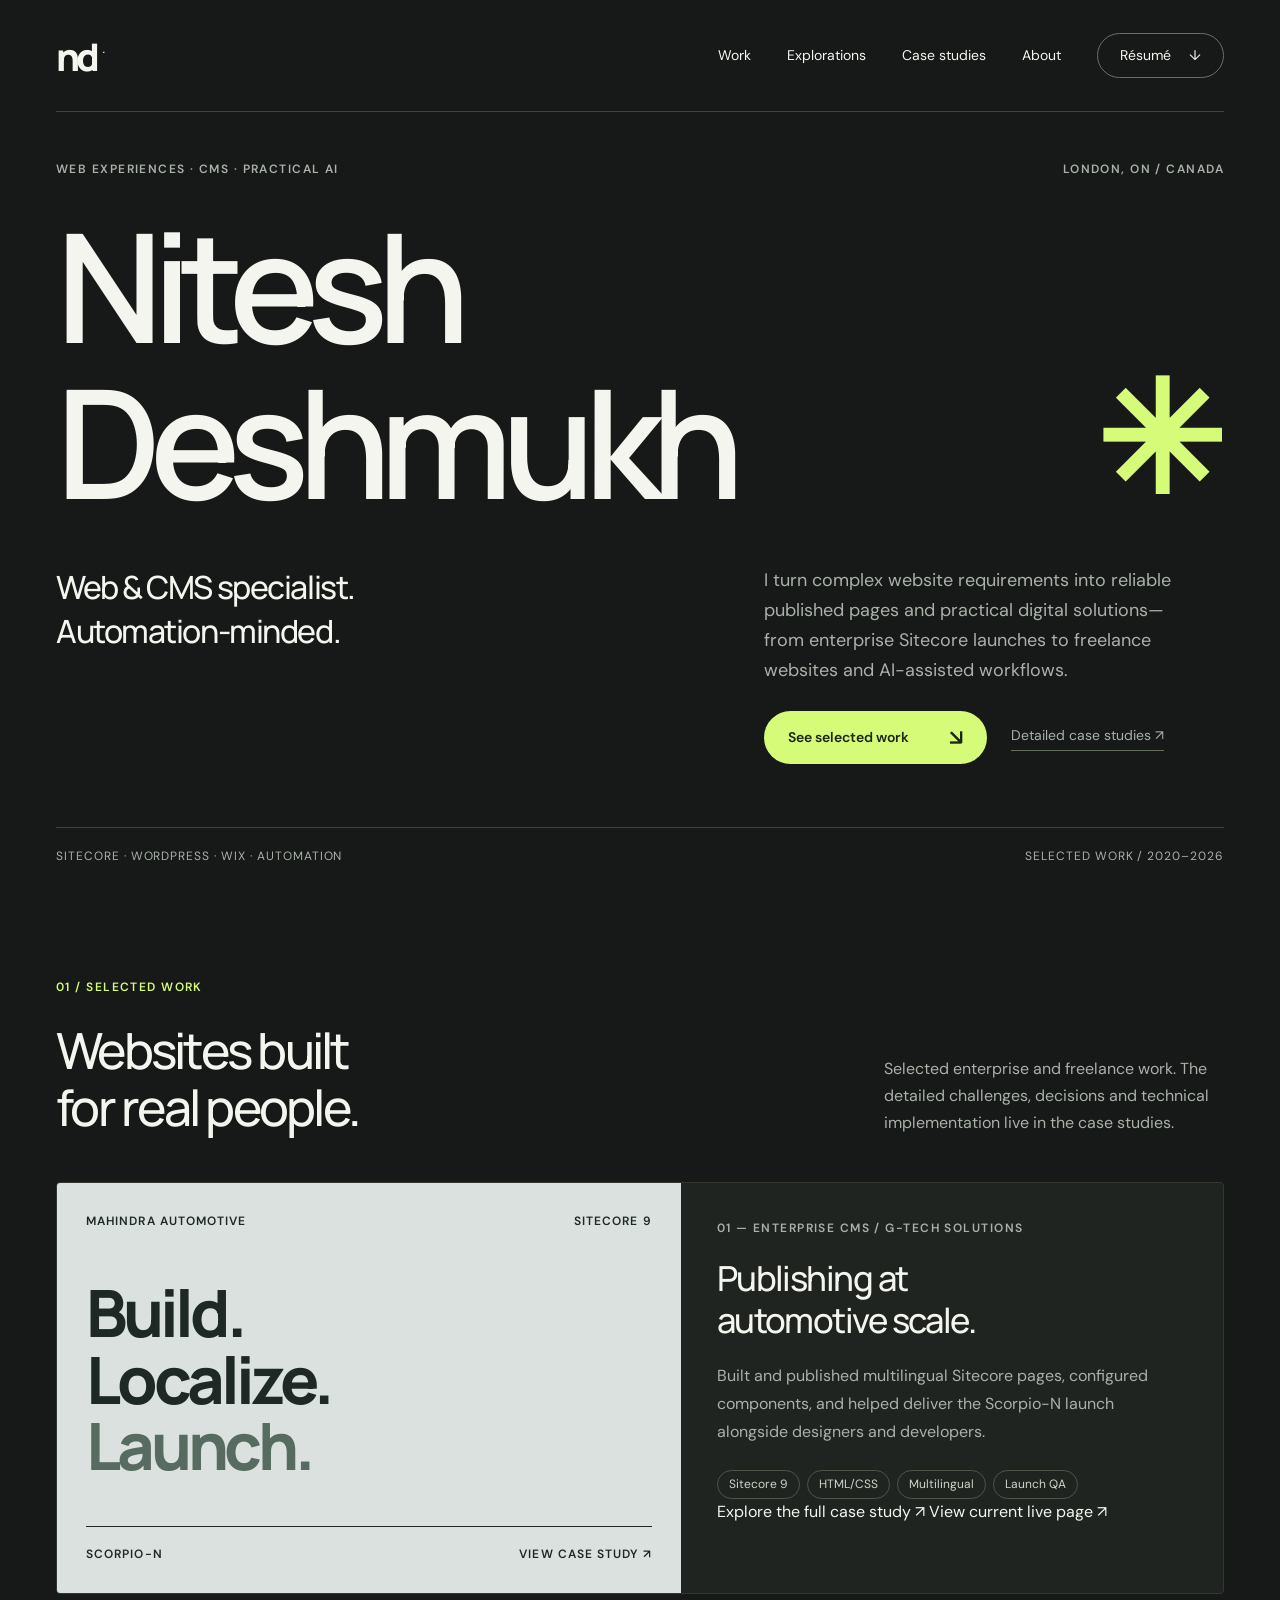
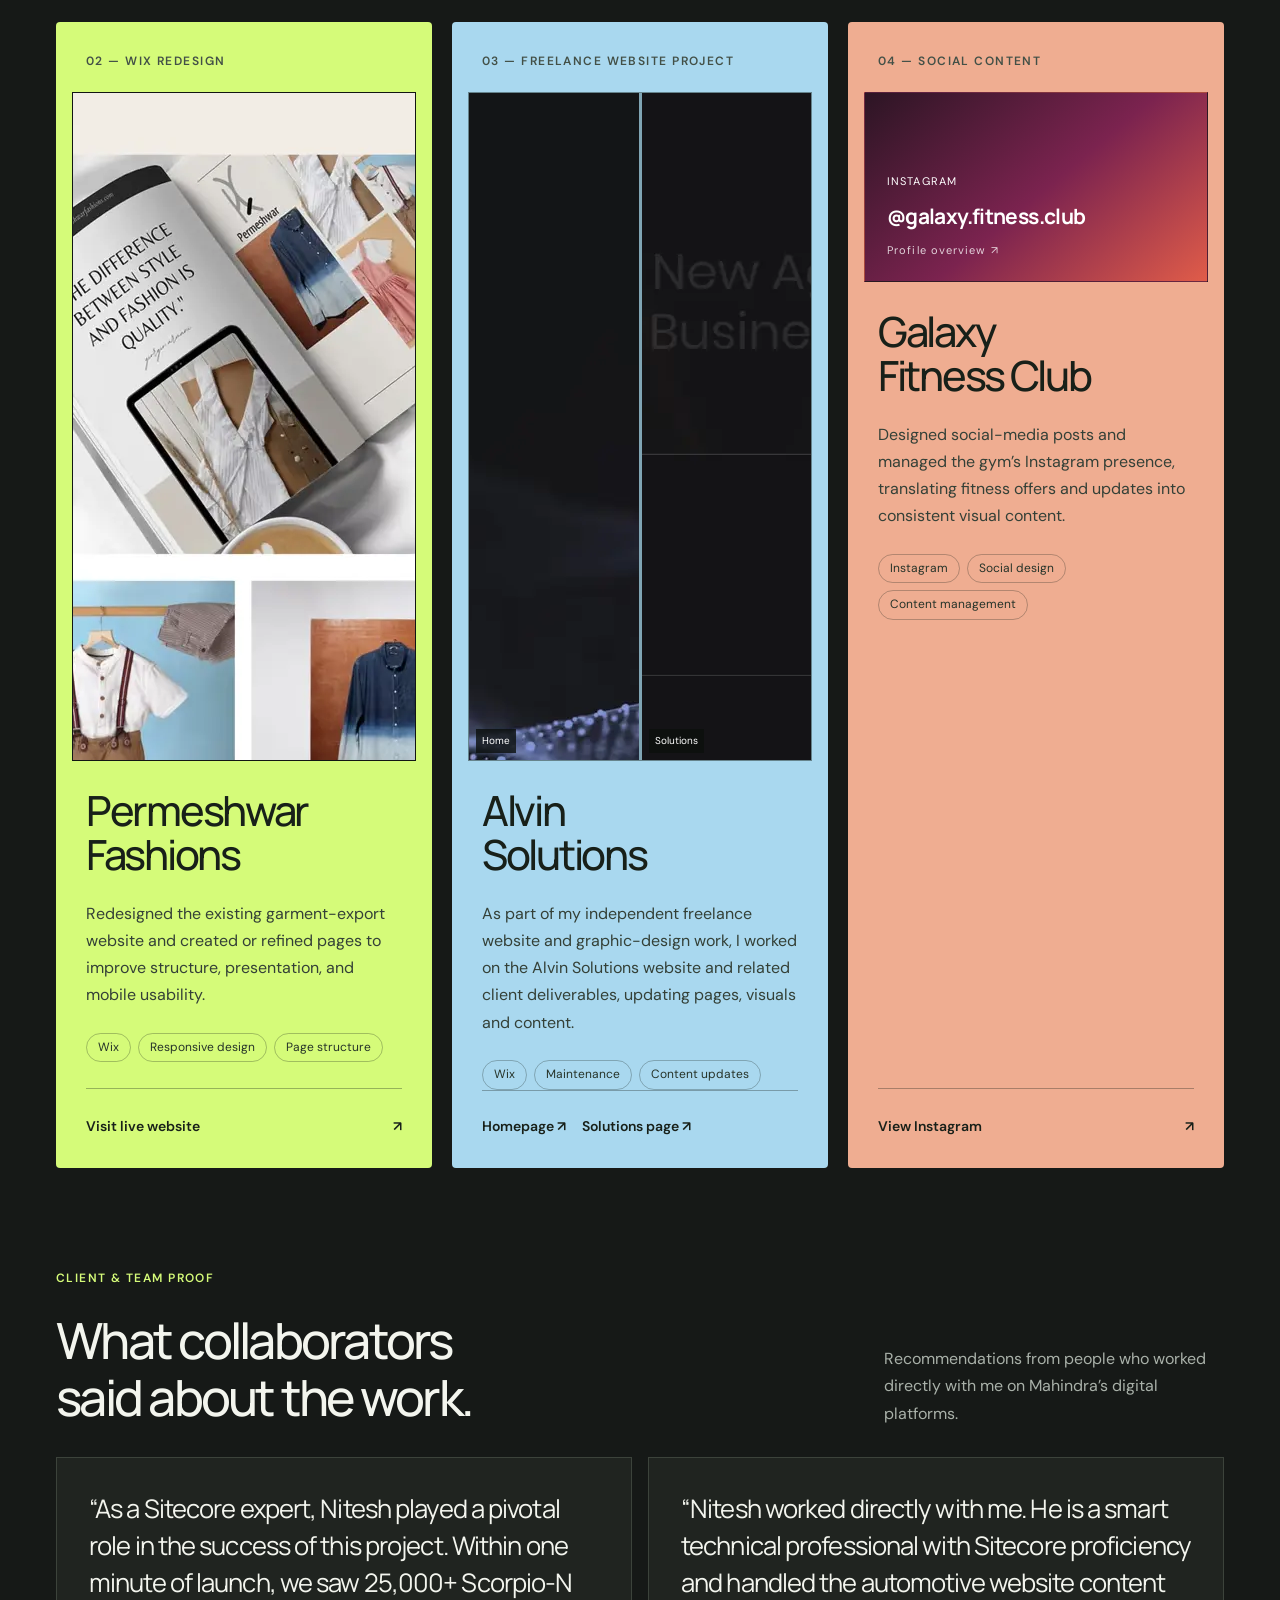
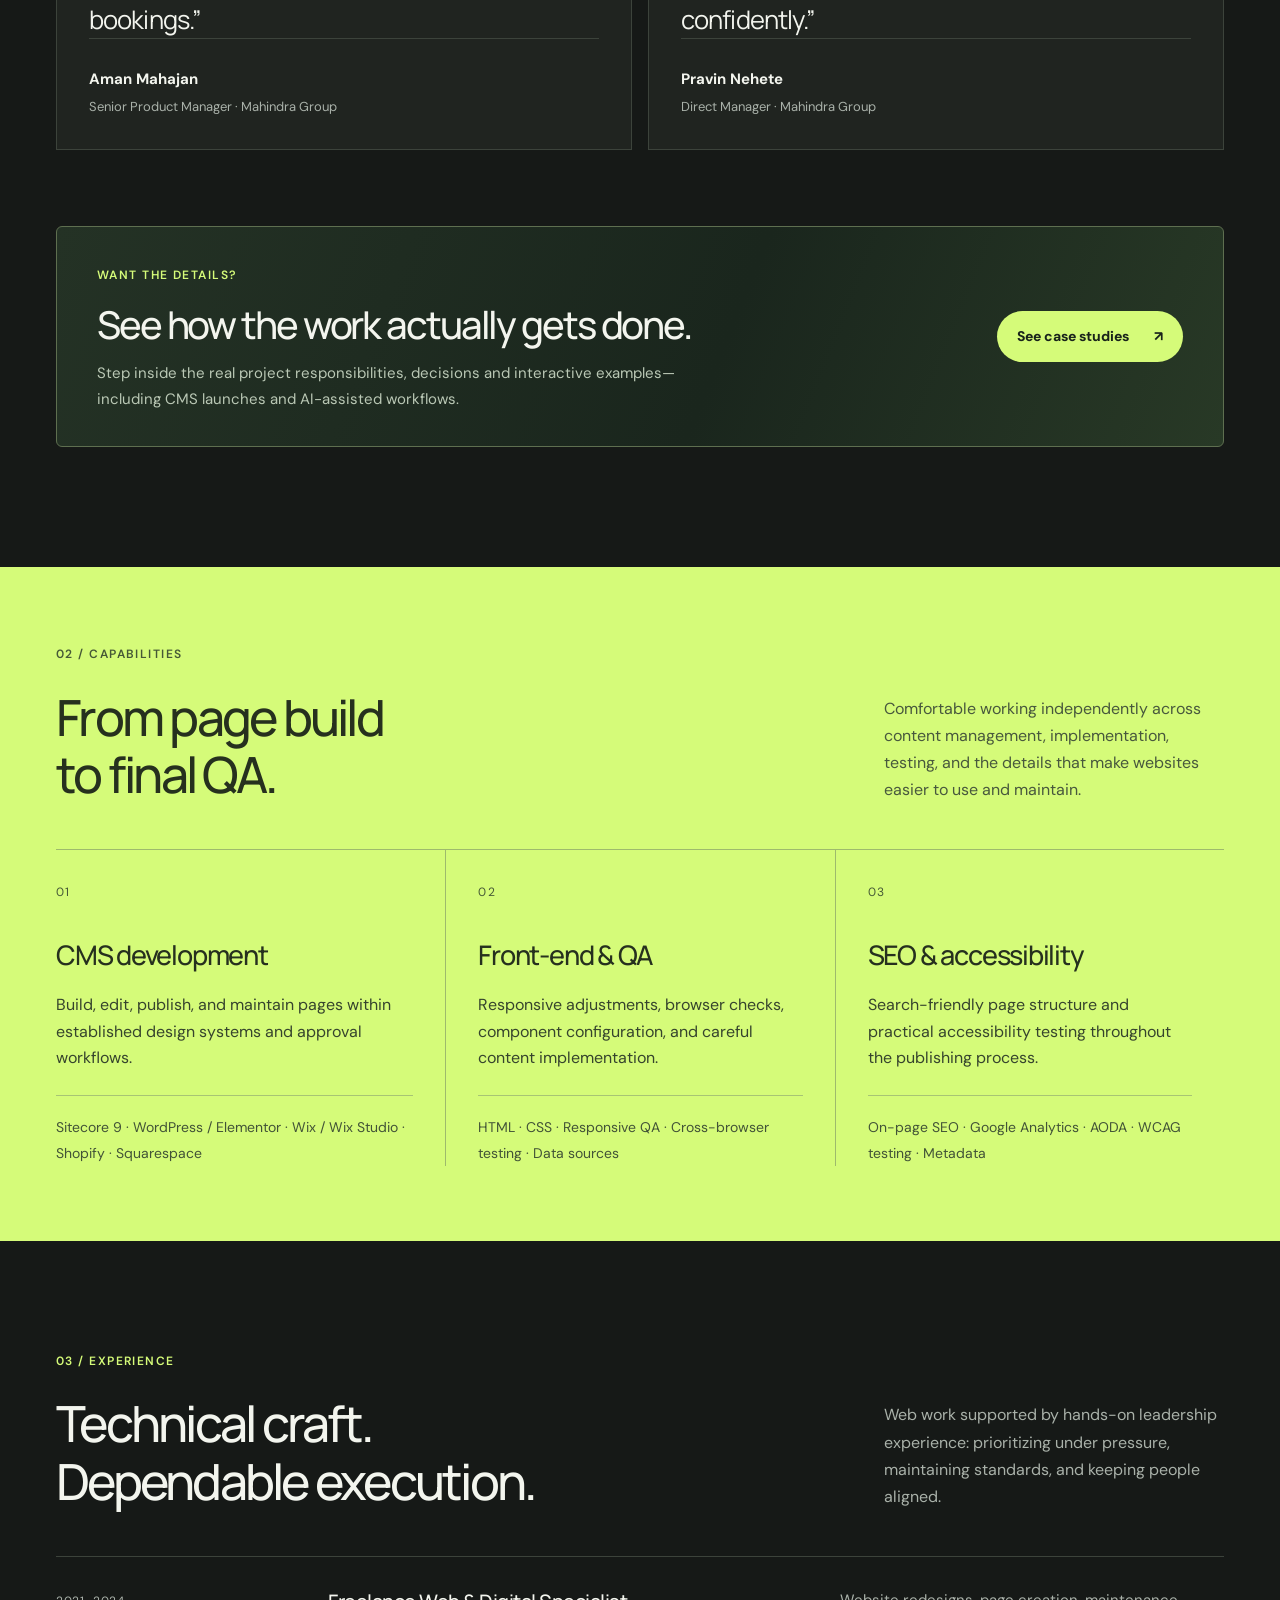
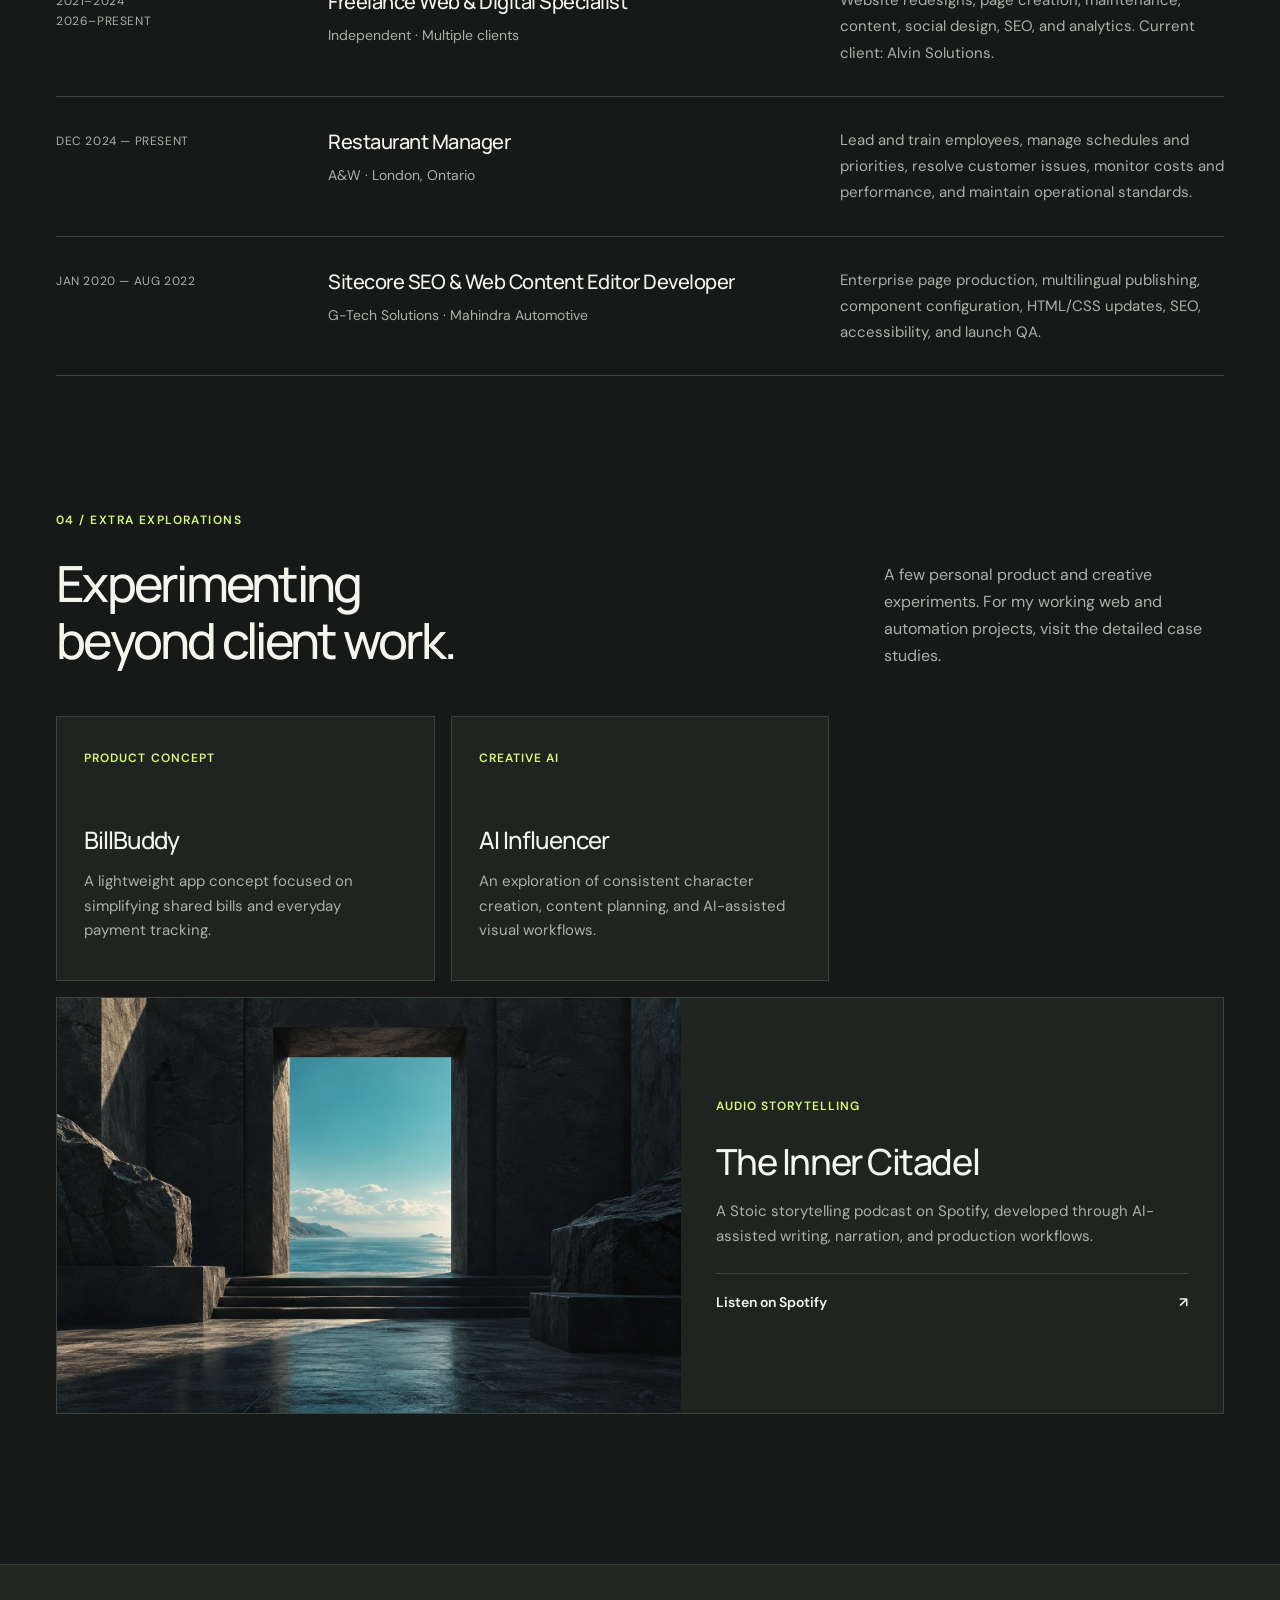
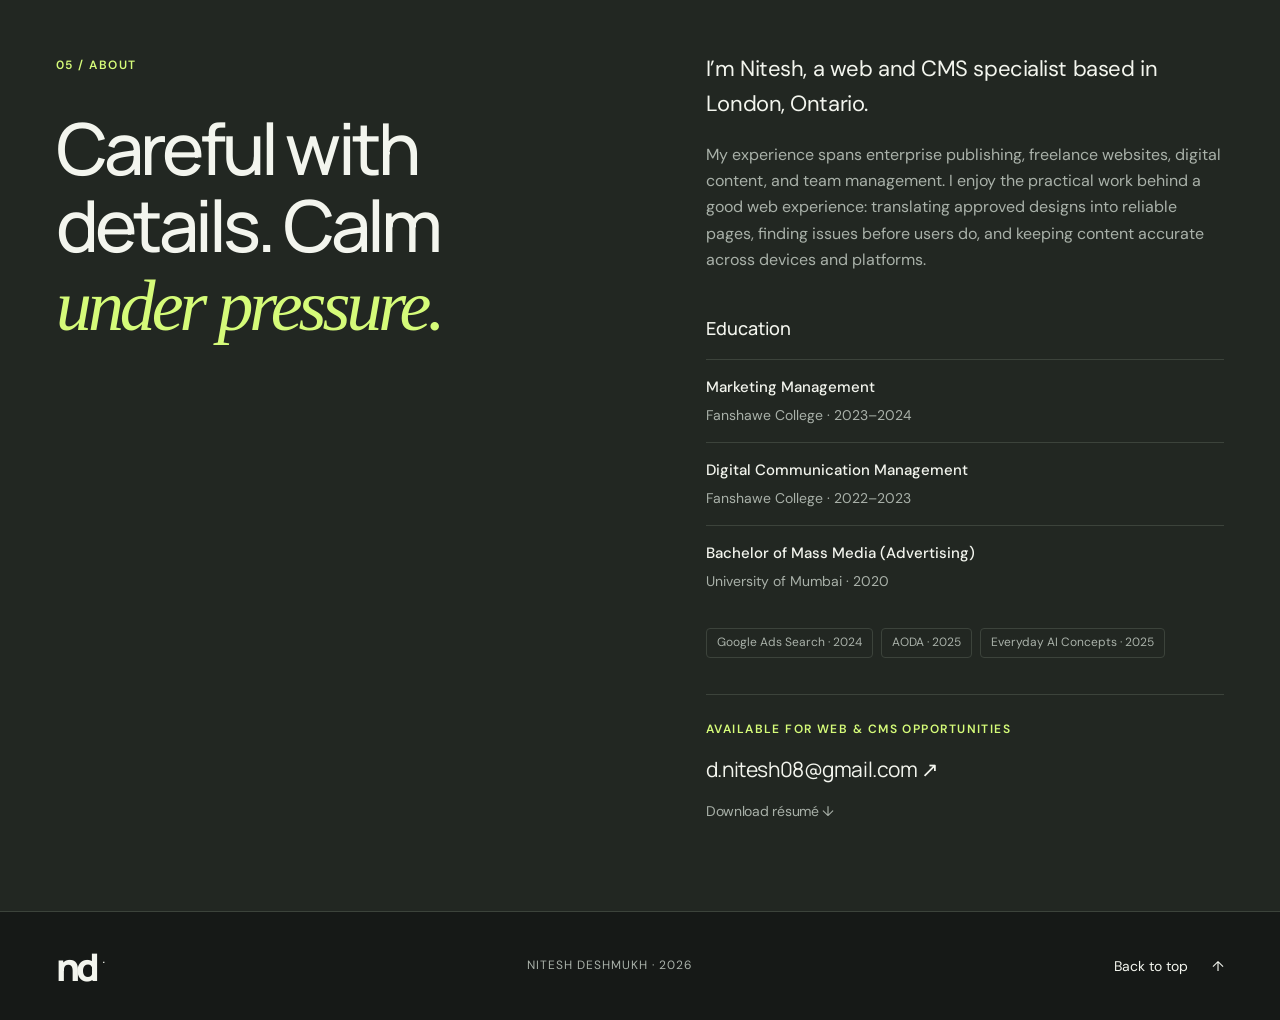
==== commit 545b8ebc: "Streamline homepage into concise portfolio overview and link to detailed case studies" ====
--- a/docs/index.html
+++ b/docs/index.html
@@ -15,8 +15,8 @@
 <header class="header wrap">
   <a class="wordmark" href="#home" aria-label="Nitesh Deshmukh home">nd<span aria-hidden="true">.</span></a>
   <nav aria-label="Main navigation">
-    <a href="#clients">Clients</a>
-    <a href="#projects">Projects</a>
+    <a href="#clients">Work</a>
+    <a href="#projects">Explorations</a>
     <a href="work-in-practice.html">Case studies</a>
     <a href="#about">About</a>
     <a href="Nitesh_Deshmukh_Resume_TBF.pdf" download>Résumé <span aria-hidden="true">↓</span></a>
@@ -24,62 +24,43 @@
 </header>
 <main id="main">
   <section class="hero wrap" id="home" aria-labelledby="hero-title">
-    <div class="eyebrow hero-meta"><span>WEB DEVELOPMENT · CMS · ACCESSIBILITY</span><span>LONDON, ON / CANADA</span></div>
+    <div class="eyebrow hero-meta"><span>WEB EXPERIENCES · CMS · PRACTICAL AI</span><span>LONDON, ON / CANADA</span></div>
     <h1 id="hero-title">Nitesh<br><span class="surname">Deshmukh<span class="asterisk" aria-hidden="true">✳</span></span></h1>
     <div class="hero-bottom">
-      <h2>Web developer.<br>CMS specialist.</h2>
+      <h2>Web &amp; CMS specialist.<br>Automation-minded.</h2>
       <div>
-        <p>I build, publish, and improve responsive websites—from enterprise Sitecore launches to focused websites for small businesses.</p>
+        <p>I turn complex website requirements into reliable published pages and practical digital solutions—from enterprise Sitecore launches to freelance websites and AI-assisted workflows.</p>
         <div class="hero-actions">
-          <a class="button" href="#clients">View clients &amp; work <span aria-hidden="true">↘</span></a>
-          <a class="text-link" href="mailto:d.nitesh08@gmail.com">d.nitesh08@gmail.com</a>
+          <a class="button" href="#clients">See selected work <span aria-hidden="true">↘</span></a>
+          <a class="text-link" href="work-in-practice.html">Detailed case studies ↗</a>
         </div>
       </div>
     </div>
-    <div class="hero-foot"><span>SITECORE · WORDPRESS · WIX · HTML/CSS</span><span>SELECTED WORK / 2020–2026</span></div>
+    <div class="hero-foot"><span>SITECORE · WORDPRESS · WIX · AUTOMATION</span><span>SELECTED WORK / 2020–2026</span></div>
   </section>
 
   <section class="work wrap section" id="clients" aria-labelledby="work-title">
     <div class="section-heading">
-      <div><span class="eyebrow">01 / CLIENTS &amp; CASE STUDIES</span><h2 id="work-title">Built for real<br>publishing needs.</h2></div>
-      <p>Enterprise CMS launches, freelance website builds and graphic work, ongoing maintenance, and digital content—with a clear account of what I personally contributed.</p>
+      <div><span class="eyebrow">01 / SELECTED WORK</span><h2 id="work-title">Websites built<br>for real people.</h2></div>
+      <p>Selected enterprise and freelance work. The detailed challenges, decisions and technical implementation live in the case studies.</p>
     </div>
     <article class="project featured">
-      <a class="project-visual mahindra" href="https://auto.mahindra.com/suv/scorpio-n/SCN.html" target="_blank" rel="noreferrer" aria-label="Visit the Mahindra Scorpio-N website">
+      <a class="project-visual mahindra" href="work-in-practice.html#mahindra" aria-label="Read the Mahindra Scorpio-N case study">
         <div class="visual-top"><span>MAHINDRA AUTOMOTIVE</span><span>SITECORE 9</span></div>
         <div class="launch-title">Build.<br>Localize.<br><span>Launch.</span></div>
-        <div class="visual-bottom"><span>SCORPIO-N</span><span>VIEW LIVE PAGE ↗</span></div>
+        <div class="visual-bottom"><span>SCORPIO-N</span><span>VIEW CASE STUDY ↗</span></div>
       </a>
       <div class="project-copy">
         <div class="eyebrow">01 — ENTERPRISE CMS / G-TECH SOLUTIONS</div>
         <h3>Publishing at<br>automotive scale.</h3>
-        <p>Created Sitecore pages from approved designs, configured components and data sources, published multilingual content, and supported responsive, browser, SEO, and accessibility checks across Mahindra’s digital properties.</p>
-        <div class="tags"><span>Sitecore 9</span><span>HTML/CSS</span><span>Multilingual</span><span>WCAG</span><span>SEO</span></div>
-        <details>
-          <summary>Project contribution <span aria-hidden="true">+</span></summary>
-          <div class="detail-content">
-            <ul>
-              <li>Built and maintained pages across 10+ Mahindra brands and four languages.</li>
-              <li>Configured reusable components, data sources, metadata, and publishing workflows.</li>
-              <li>Made HTML/CSS adjustments and completed responsive and cross-browser QA.</li>
-              <li>Supported the Scorpio-N booking launch, which received 25,000 bookings in its first minute and more than 100,000 within 30 minutes.</li>
-            </ul>
-            <p class="note">Role: Sitecore SEO &amp; Web Content Editor Developer · January 2020–August 2022.</p>
-          </div>
-        </details>
+        <p>Built and published multilingual Sitecore pages, configured components, and helped deliver the Scorpio-N launch alongside designers and developers.</p>
+        <div class="tags"><span>Sitecore 9</span><span>HTML/CSS</span><span>Multilingual</span><span>Launch QA</span></div>
+        <div class="home-feature-links">
+          <a href="work-in-practice.html#mahindra">Explore the full case study ↗</a>
+          <a href="https://auto.mahindra.com/suv/scorpio-n/SCN.html" target="_blank" rel="noopener noreferrer">View current live page ↗</a>
+        </div>
       </div>
     </article>
-    <div class="evidence-block" aria-labelledby="mahindra-pages-title">
-      <div class="evidence-heading"><div><span class="eyebrow">SELECTED LIVE PAGES</span><h3 id="mahindra-pages-title">Mahindra vehicle work</h3></div><p>Current live captures of vehicle experiences I helped build or maintain through Sitecore.</p></div>
-      <div class="evidence-grid">
-        <a href="https://auto.mahindra.com/suv/scorpio-n/SCN.html" target="_blank" rel="noreferrer"><img src="assets/mahindra-scorpio-n.webp" alt="Live desktop capture of the Mahindra Scorpio-N page" width="1000" height="667" loading="lazy"><span>Scorpio-N ↗</span></a>
-        <a href="https://auto.mahindra.com/suv/xuv700-ax7-diesel/X700M064917795148.html" target="_blank" rel="noreferrer"><img src="assets/mahindra-xuv700.webp" alt="Live desktop capture of a Mahindra XUV700 page" width="1000" height="667" loading="lazy"><span>XUV700 ↗</span></a>
-        <a href="https://auto.mahindra.com/suv/thar/THRN.html" target="_blank" rel="noreferrer"><img src="assets/mahindra-thar.webp" alt="Live desktop capture of the Mahindra Thar page" width="1000" height="667" loading="lazy"><span>Thar ↗</span></a>
-        <a href="https://auto.mahindra.com/suv/xuv3xo/X3XO.html" target="_blank" rel="noreferrer"><img src="assets/mahindra-xuv3xo.webp" alt="Live desktop capture of the Mahindra XUV 3XO page" width="1000" height="667" loading="lazy"><span>XUV 3XO ↗</span></a>
-        <a href="https://auto.mahindra.com/suv/bolero/BOL.html" target="_blank" rel="noreferrer"><img src="assets/mahindra-bolero.webp" alt="Live desktop capture of the Mahindra Bolero page" width="1000" height="667" loading="lazy"><span>Bolero ↗</span></a>
-        <a href="https://auto.mahindra.com/suv/scorpio-classic-classic-s-diesel/SCRCM088617973485.html" target="_blank" rel="noreferrer"><img src="assets/mahindra-scorpio-classic.webp" alt="Live desktop capture of the Mahindra Scorpio Classic page" width="1000" height="667" loading="lazy"><span>Scorpio Classic ↗</span></a>
-      </div>
-    </div>
     <div class="client-grid">
       <article class="client-card mint">
         <span class="eyebrow">02 — WIX REDESIGN</span>
@@ -118,11 +99,11 @@
   <section class="proof-teaser wrap" aria-labelledby="proof-teaser-title">
       <div class="proof-teaser-card">
         <div>
-          <span class="eyebrow">BEYOND THE SCREENSHOTS / SELECTED WORK</span>
-          <h2 id="proof-teaser-title">The thinking, building, and problem-solving behind the work.</h2>
-          <p>See how I approach enterprise CMS publishing, client website delivery, and an interactive, fictional AI receptionist handoff.</p>
+          <span class="eyebrow">WANT THE DETAILS?</span>
+          <h2 id="proof-teaser-title">See how the work actually gets done.</h2>
+          <p>Step inside the real project responsibilities, decisions and interactive examples—including CMS launches and AI-assisted workflows.</p>
         </div>
-        <a href="work-in-practice.html" aria-label="Explore behind-the-work case studies and interactive demonstration">Explore case studies <span aria-hidden="true">↗</span></a>
+        <a href="work-in-practice.html" aria-label="Explore behind-the-work case studies and interactive demonstration">See case studies <span aria-hidden="true">↗</span></a>
       </div>
     </section>
 
@@ -136,16 +117,6 @@
         <article><span class="cap-number">01</span><h3>CMS development</h3><p>Build, edit, publish, and maintain pages within established design systems and approval workflows.</p><div class="tool-list">Sitecore 9 · WordPress / Elementor · Wix / Wix Studio · Shopify · Squarespace</div></article>
         <article><span class="cap-number">02</span><h3>Front-end & QA</h3><p>Responsive adjustments, browser checks, component configuration, and careful content implementation.</p><div class="tool-list">HTML · CSS · Responsive QA · Cross-browser testing · Data sources</div></article>
         <article><span class="cap-number">03</span><h3>SEO & accessibility</h3><p>Search-friendly page structure and practical accessibility testing throughout the publishing process.</p><div class="tool-list">On-page SEO · Google Analytics · AODA · WCAG testing · Metadata</div></article>
-      </div>
-      <div class="delivery">
-        <div class="delivery-process">
-          <span class="eyebrow">HOW I DELIVER</span>
-          <ol><li><b>01</b> Understand the brief</li><li><b>02</b> Translate approved design</li><li><b>03</b> Build in the CMS</li><li><b>04</b> Run responsive QA</li><li><b>05</b> Check SEO &amp; accessibility</li><li><b>06</b> Publish &amp; maintain</li></ol>
-        </div>
-        <div class="quality-list">
-          <span class="eyebrow">PRE-PUBLISH CHECKS</span>
-          <ul><li>Responsive layouts</li><li>Cross-browser presentation</li><li>Heading and content structure</li><li>Metadata and alt text</li><li>Links, forms and interactions</li><li>AODA/WCAG fundamentals</li></ul>
-        </div>
       </div>
     </div>
   </section>
@@ -176,13 +147,13 @@
 
   <section class="labs section wrap" id="projects" aria-labelledby="labs-title">
     <div class="section-heading">
-      <div><span class="eyebrow">04 / INDEPENDENT PROJECTS</span><h2 id="labs-title">Curiosity turned<br>into prototypes.</h2></div>
-      <p>Self-directed projects for learning AI workflows, product thinking, automation, and audio storytelling. These are experiments—not client work.</p>
+      <div><span class="eyebrow">04 / EXTRA EXPLORATIONS</span><h2 id="labs-title">Experimenting<br>beyond client work.</h2></div>
+      <p>A few personal product and creative experiments. For my working web and automation projects, visit the detailed case studies.</p>
     </div>
     <div class="lab-grid">
-      <article><span>VOICE AI</span><h3>AI Dental Receptionist</h3><p>A test-call-ready voice AI pilot trained on business-specific information. After each test call, details are logged automatically to Google Sheets. Not yet client-tested.</p></article>
-      <article><span>OPERATIONS TOOL</span><h3>Scheduling Dashboard</h3><p>Used AI to build a custom Google Sheets scheduling dashboard with a Gantt-style chart for selected days, showing employee shifts and availability.</p></article>
-      <article><span>CONTENT AUTOMATION</span><h3>LinkedIn Posting Workflow</h3><p>Created an approval-first workflow using RSS feeds and Perplexity to find and summarize digital marketing news, then schedule approved content to LinkedIn.</p></article>
+      
+      
+      
       <article><span>PRODUCT CONCEPT</span><h3>BillBuddy</h3><p>A lightweight app concept focused on simplifying shared bills and everyday payment tracking.</p></article>
       <article><span>CREATIVE AI</span><h3>AI Influencer</h3><p>An exploration of consistent character creation, content planning, and AI-assisted visual workflows.</p></article>
       <article class="lab-citadel"><img src="citadel.webp" alt="Concept artwork for The Inner Citadel podcast" width="1536" height="1024" loading="lazy"><div><span>AUDIO STORYTELLING</span><h3>The Inner Citadel</h3><p>A Stoic storytelling podcast on Spotify, developed through AI-assisted writing, narration, and production workflows.</p><a class="case-link" href="https://open.spotify.com/show/3gAxBKClAF5j9GV3lMhTHK" target="_blank" rel="noreferrer">Listen on Spotify <span aria-hidden="true">↗</span></a></div></article>
@@ -193,7 +164,7 @@
     <div class="wrap about-grid">
       <div><span class="eyebrow">05 / ABOUT</span><h2 id="about-title">Careful with<br>details. Calm<br><i>under pressure.</i></h2></div>
       <div class="about-copy">
-        <p class="lead">I’m Nitesh, a web developer and CMS specialist based in London, Ontario.</p>
+        <p class="lead">I’m Nitesh, a web and CMS specialist based in London, Ontario.</p>
         <p>My experience spans enterprise publishing, freelance websites, digital content, and team management. I enjoy the practical work behind a good web experience: translating approved designs into reliable pages, finding issues before users do, and keeping content accurate across devices and platforms.</p>
         <h3>Education</h3>
         <ul class="education">
--- a/docs/work-in-practice.css
+++ b/docs/work-in-practice.css
@@ -228,3 +228,5 @@
 .proof-page .approval-demo .demo-run{width:auto;flex:0 0 auto;margin:0}
 @media(max-width:900px){.proof-page .workflow-steps{grid-template-columns:repeat(2,minmax(0,1fr))}}
 @media(max-width:680px){.proof-page .schedule-showcase,.proof-page .linkedin-showcase{padding:20px 15px;margin-top:36px}.proof-page .showcase-heading{display:block}.proof-page .showcase-heading .demo-badge{display:inline-block;margin-top:15px}.proof-page .workflow-steps{grid-template-columns:1fr}.proof-page .approval-demo{display:block}.proof-page .approval-demo .demo-run{width:100%;margin-top:17px}}
+
+.proof-page .sr-only{position:absolute!important;width:1px;height:1px;padding:0;margin:-1px;overflow:hidden;clip:rect(0,0,0,0);white-space:nowrap;border:0}
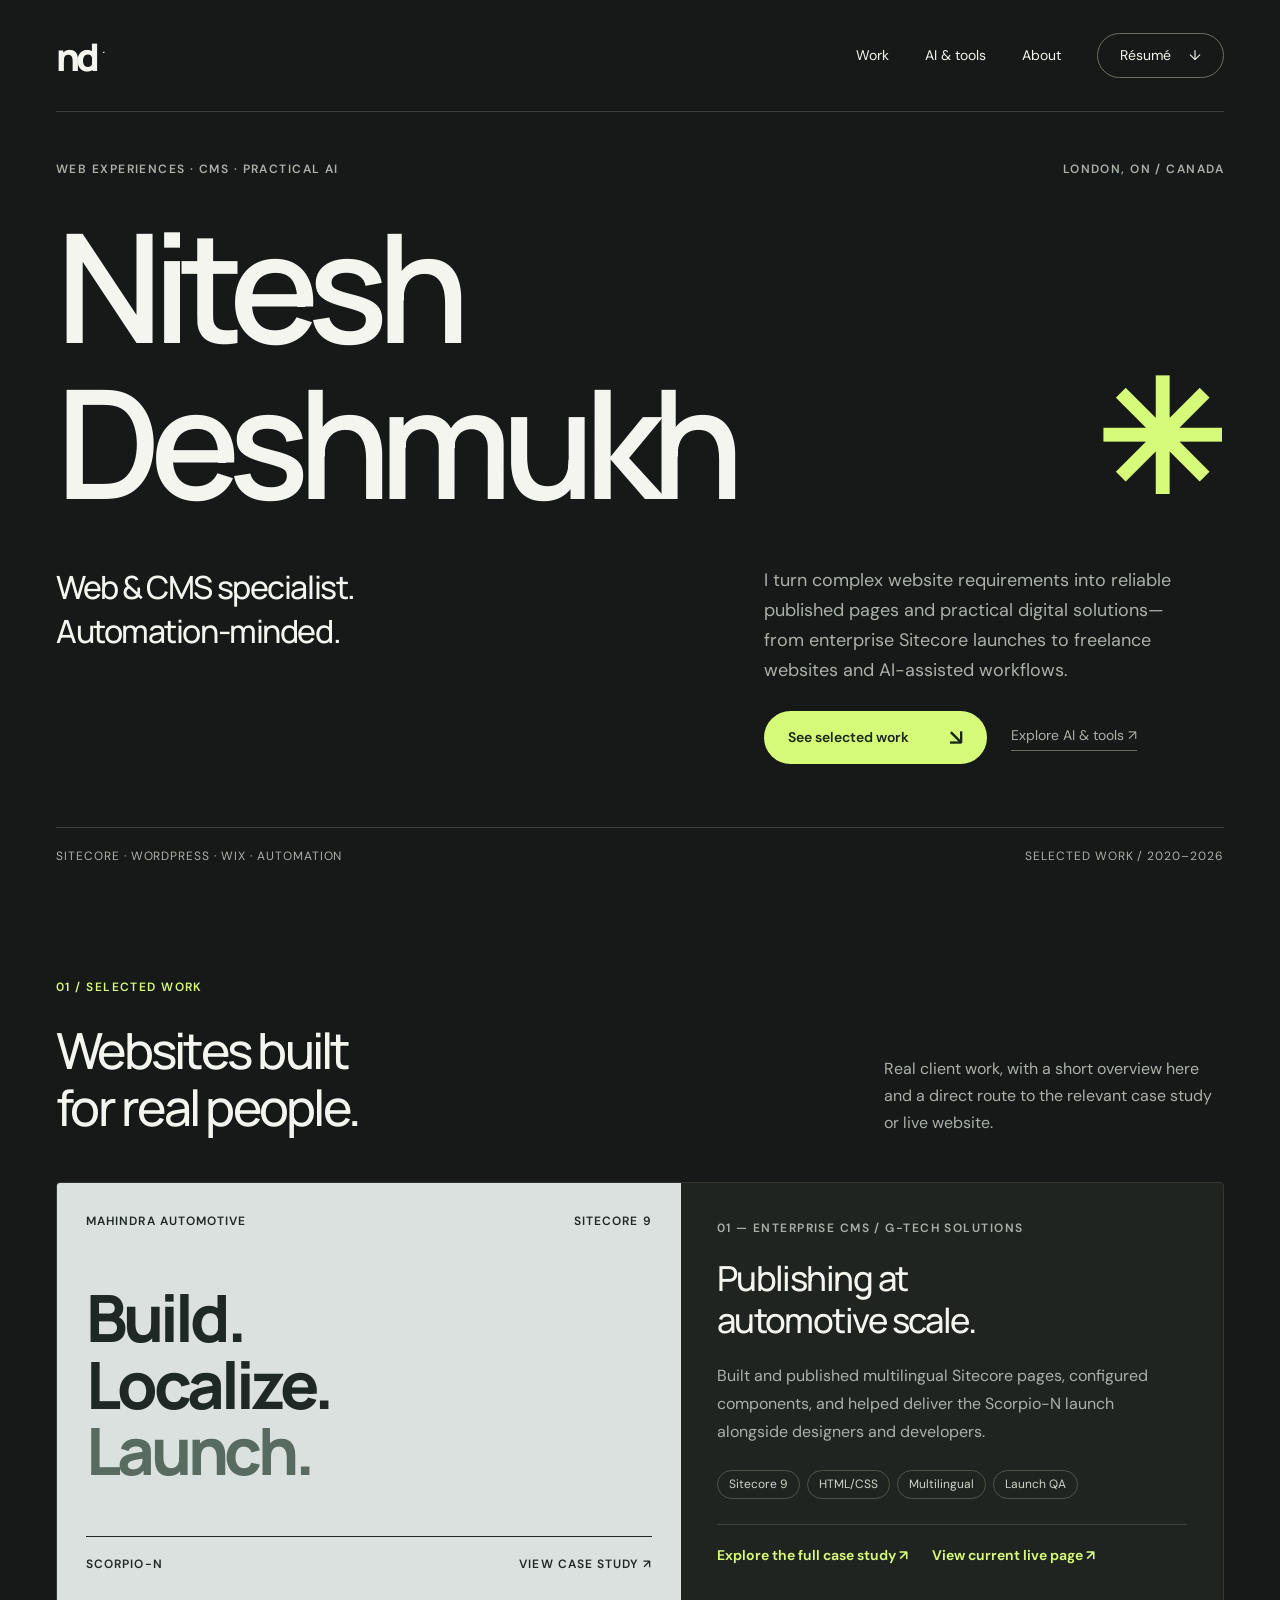
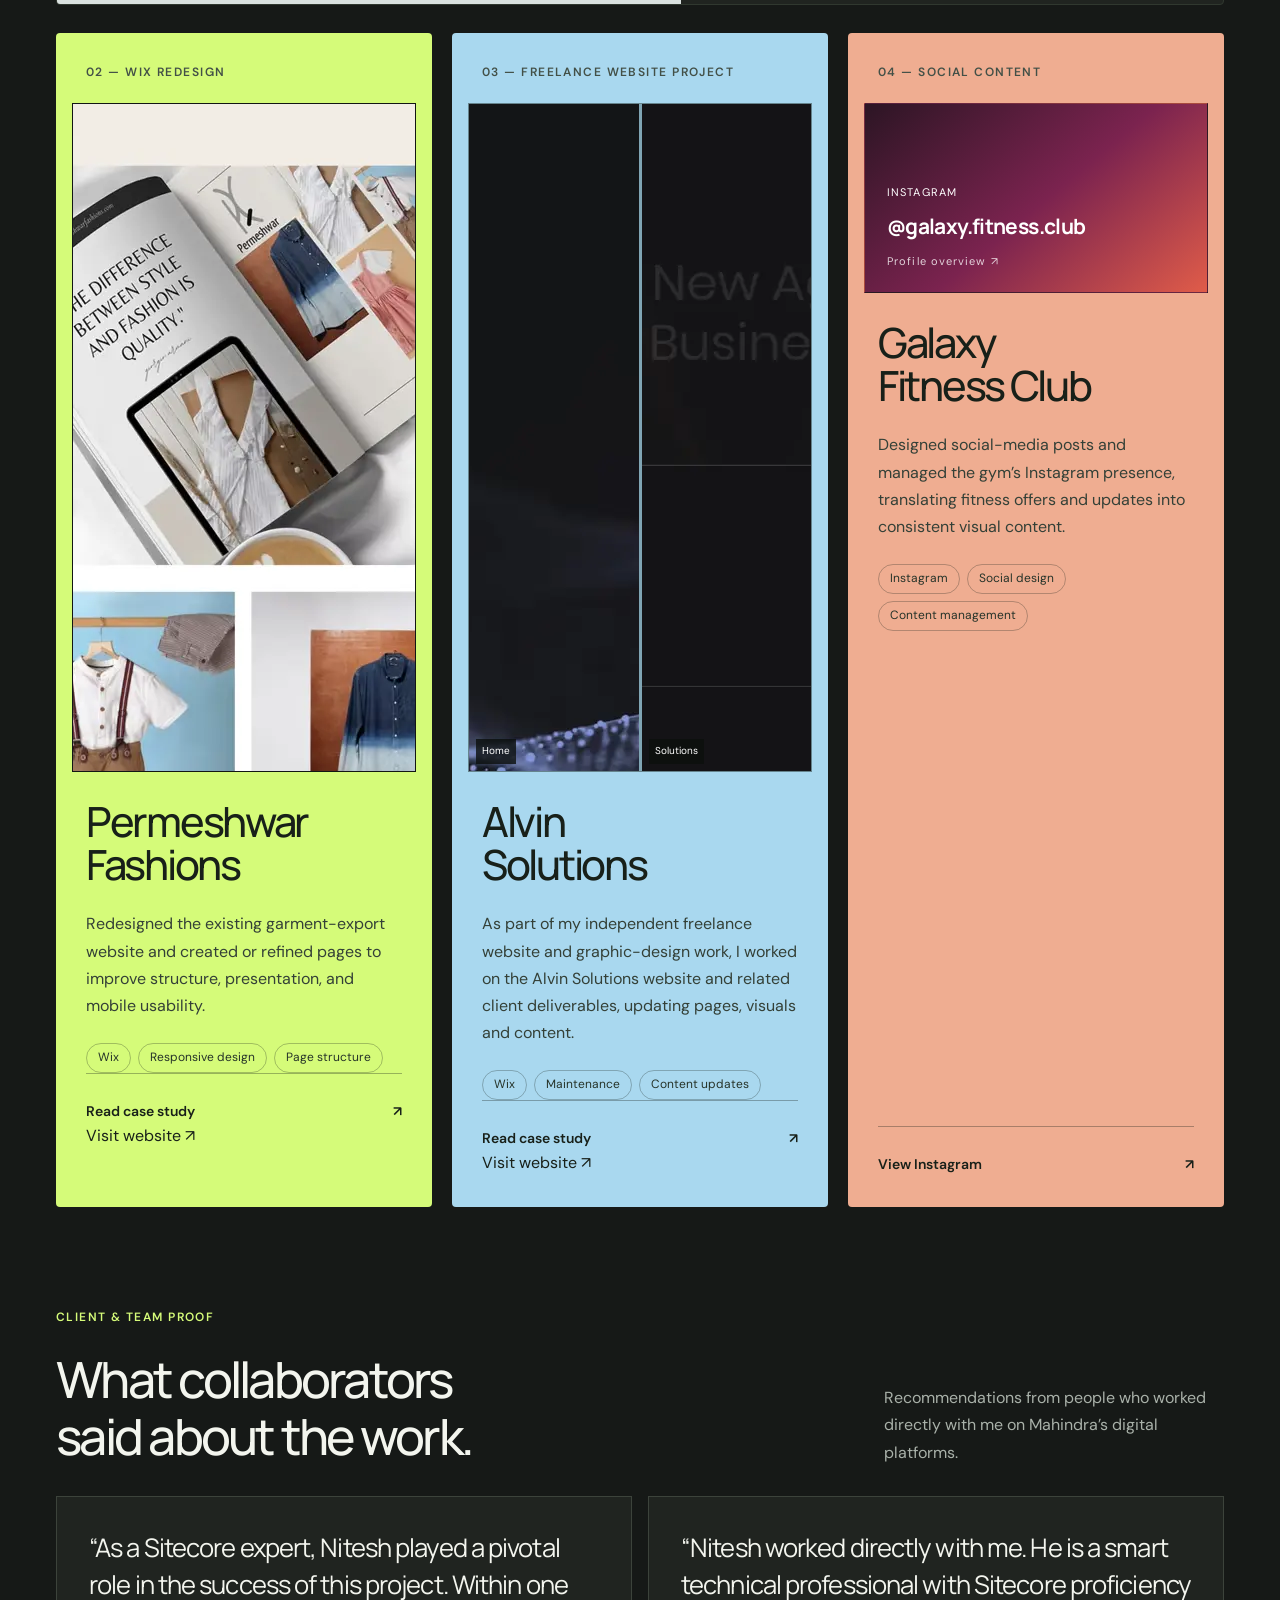
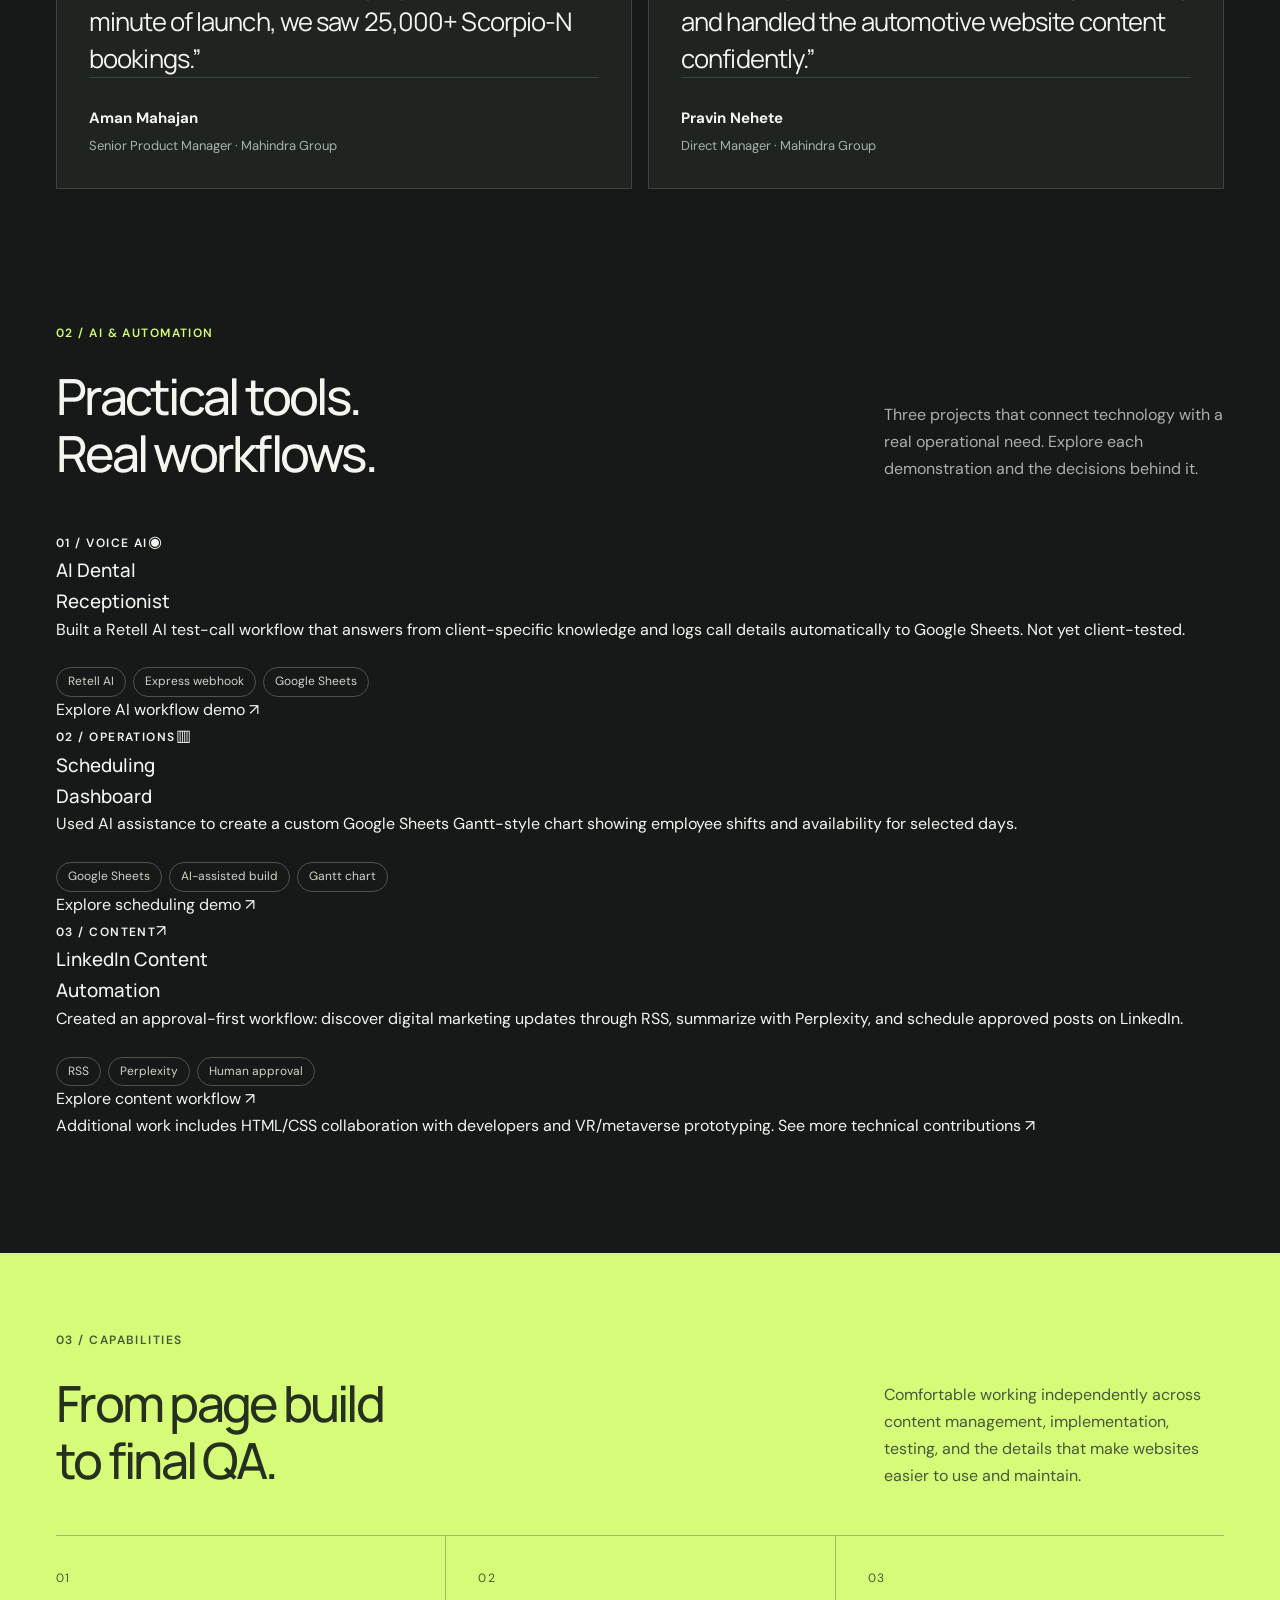
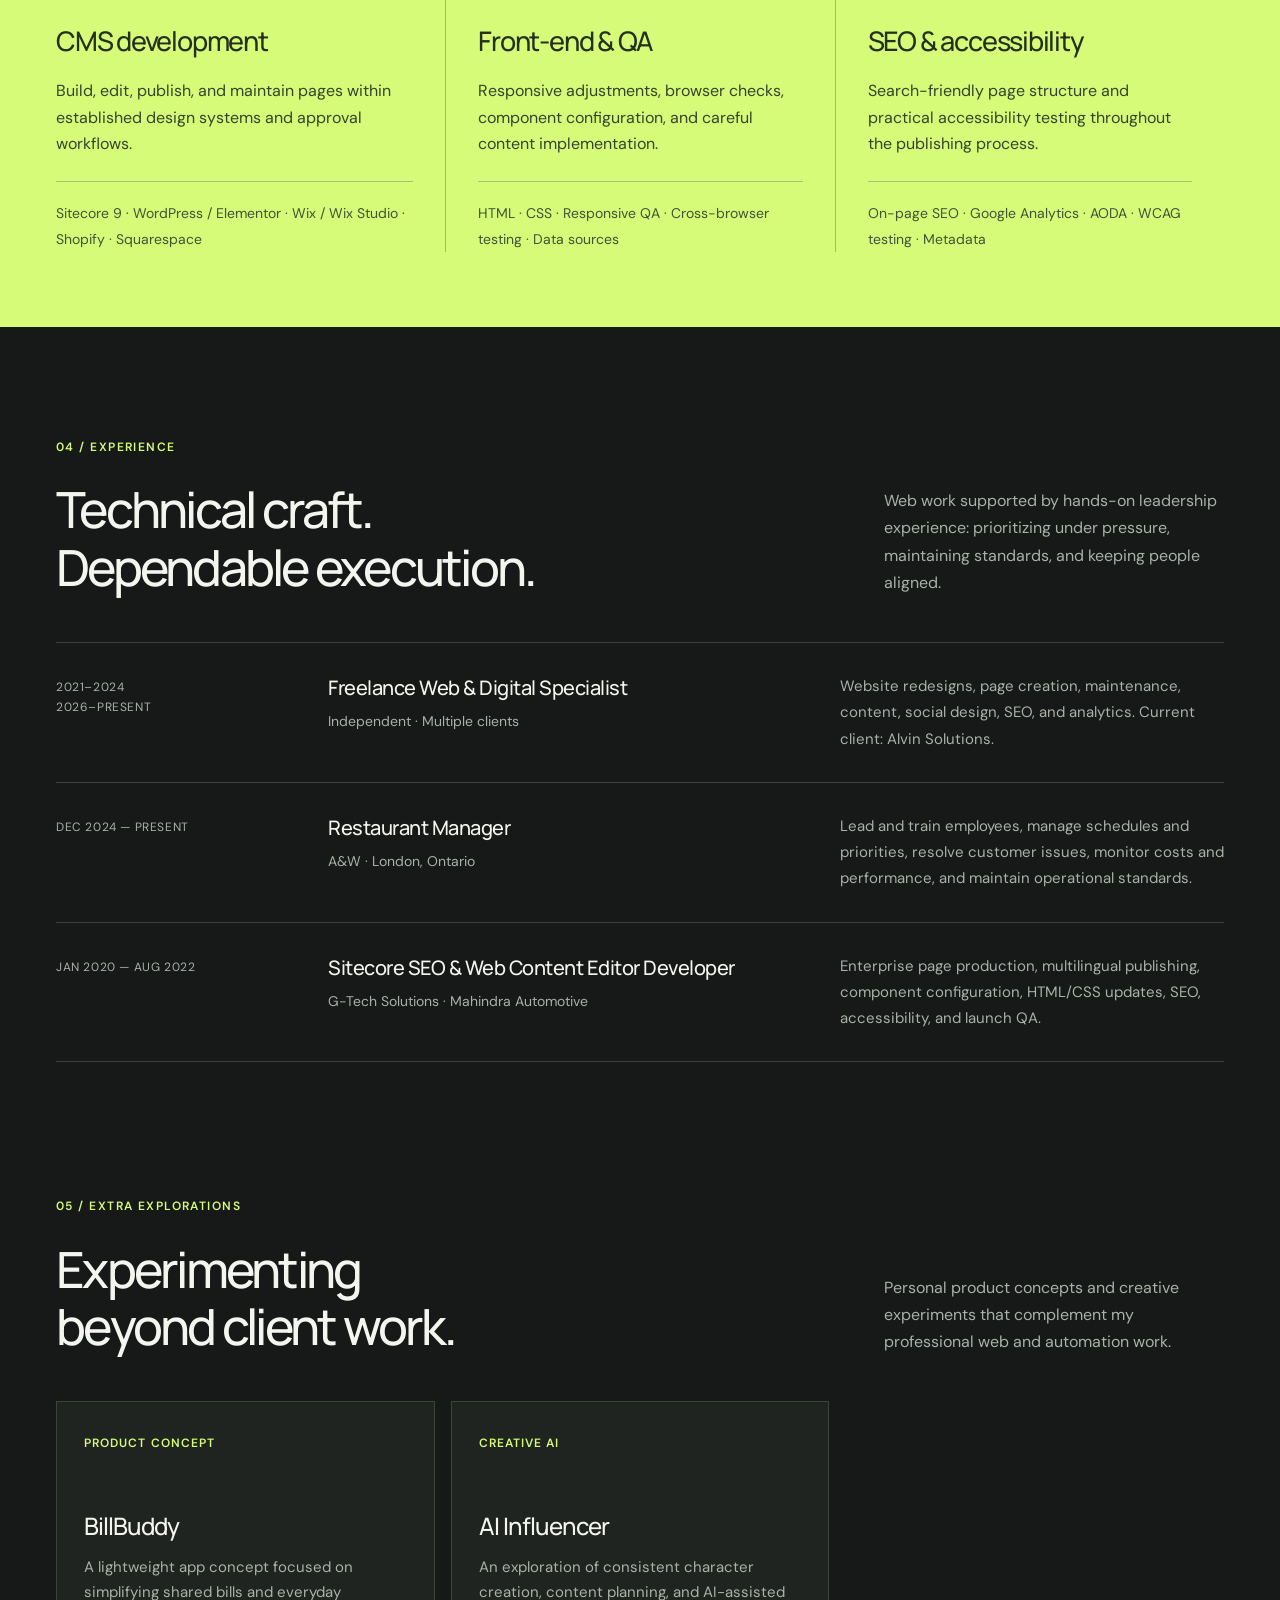
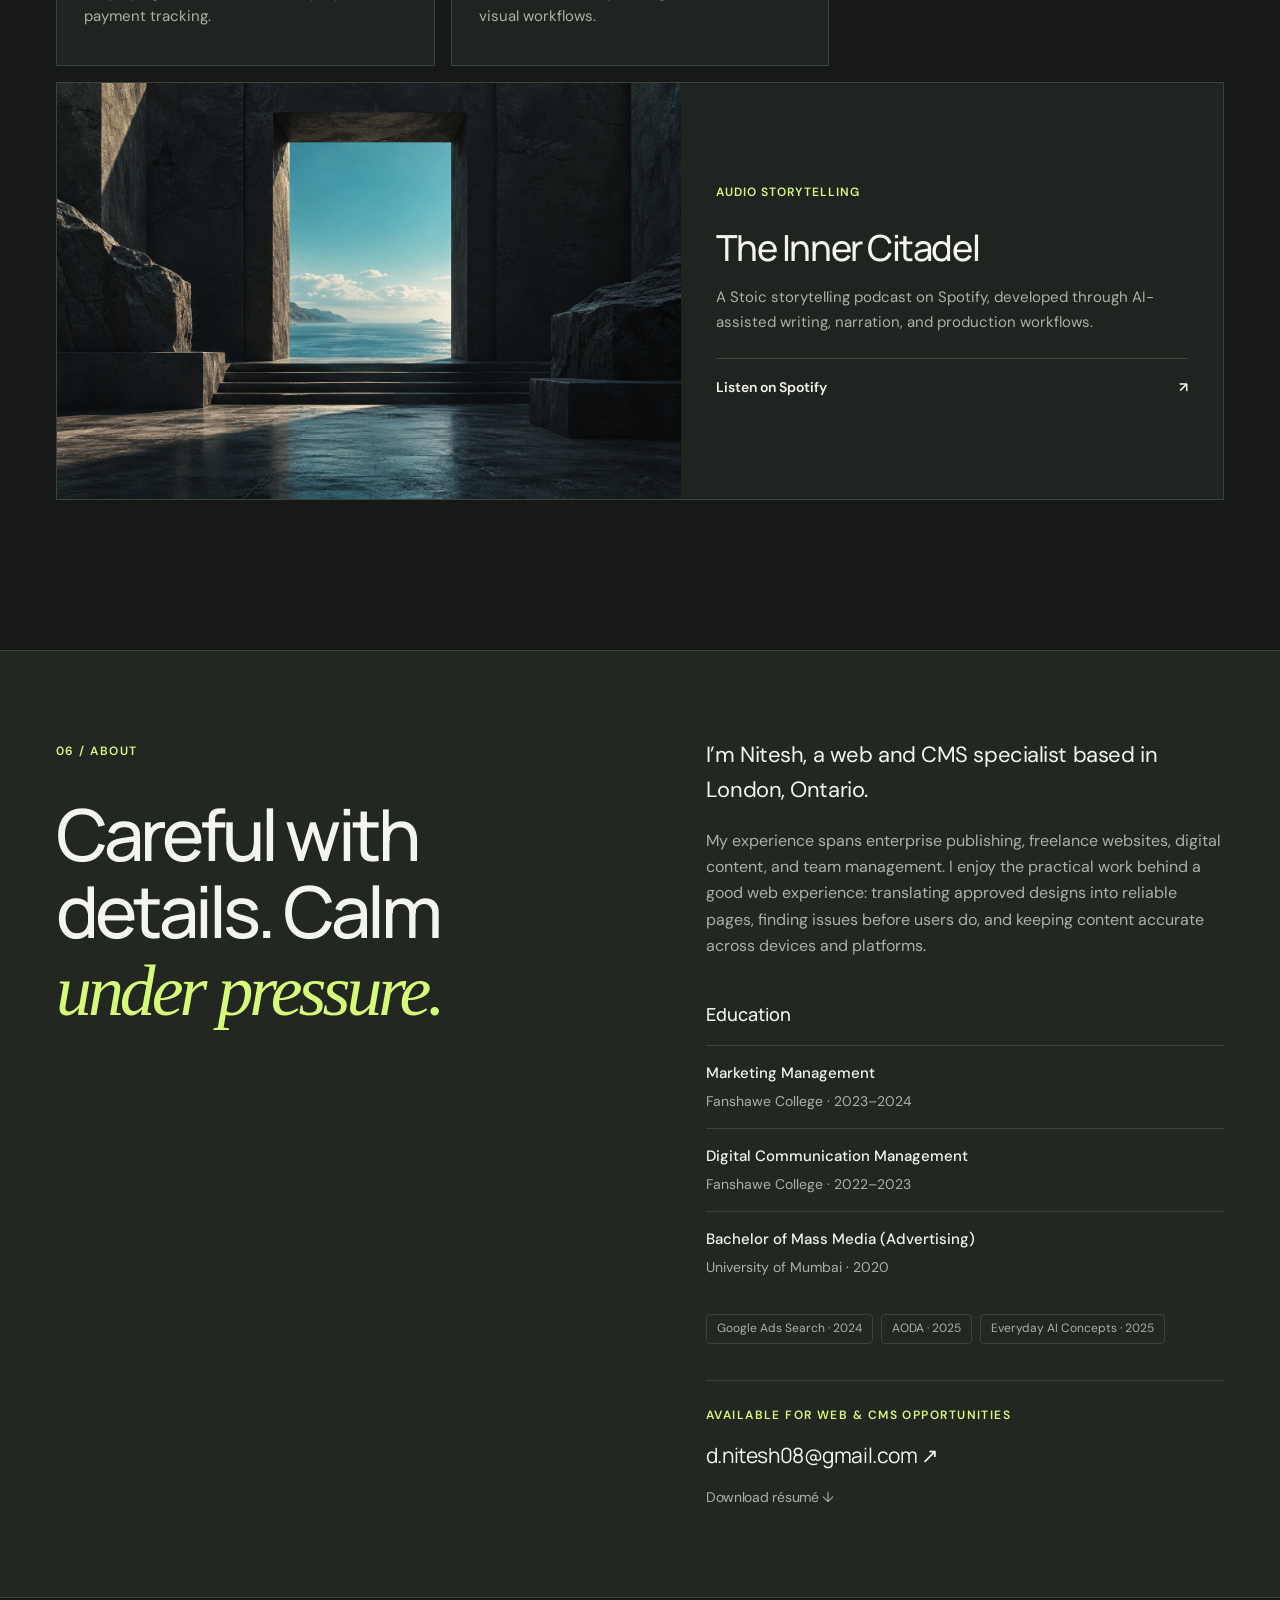
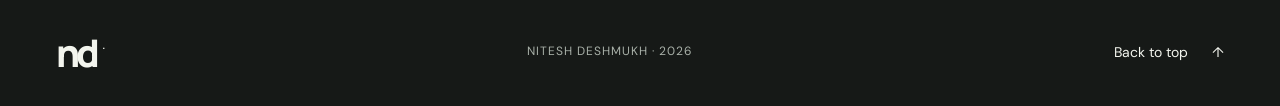
==== commit e1622cfc: "Make homepage a complete project overview with links to individual case studies" ====
--- a/docs/index.html
+++ b/docs/index.html
@@ -4,8 +4,8 @@
   <meta charset="UTF-8">
   <meta name="viewport" content="width=device-width, initial-scale=1">
   <meta name="theme-color" content="#161917">
-  <title>Nitesh Deshmukh — Web Developer & CMS Specialist</title>
-  <meta name="description" content="Portfolio of Nitesh Deshmukh, a web developer and CMS specialist in London, Ontario, with Sitecore, WordPress, Wix, accessibility, SEO, and QA experience.">
+  <title>Nitesh Deshmukh — Web & CMS Specialist | Selected Work & AI Automation</title>
+  <meta name="description" content="Explore Nitesh Deshmukh’s enterprise Sitecore publishing, freelance websites, and AI-assisted automation projects. Direct links to work samples and technical case studies.">
   <link rel="icon" href="favicon.svg" type="image/svg+xml">
   <link rel="stylesheet" href="style.css">
   <link rel="stylesheet" href="work-in-practice.css">
@@ -16,8 +16,7 @@
   <a class="wordmark" href="#home" aria-label="Nitesh Deshmukh home">nd<span aria-hidden="true">.</span></a>
   <nav aria-label="Main navigation">
     <a href="#clients">Work</a>
-    <a href="#projects">Explorations</a>
-    <a href="work-in-practice.html">Case studies</a>
+    <a href="#automations">AI &amp; tools</a>
     <a href="#about">About</a>
     <a href="Nitesh_Deshmukh_Resume_TBF.pdf" download>Résumé <span aria-hidden="true">↓</span></a>
   </nav>
@@ -32,7 +31,7 @@
         <p>I turn complex website requirements into reliable published pages and practical digital solutions—from enterprise Sitecore launches to freelance websites and AI-assisted workflows.</p>
         <div class="hero-actions">
           <a class="button" href="#clients">See selected work <span aria-hidden="true">↘</span></a>
-          <a class="text-link" href="work-in-practice.html">Detailed case studies ↗</a>
+          <a class="text-link" href="#automations">Explore AI &amp; tools ↗</a>
         </div>
       </div>
     </div>
@@ -42,7 +41,7 @@
   <section class="work wrap section" id="clients" aria-labelledby="work-title">
     <div class="section-heading">
       <div><span class="eyebrow">01 / SELECTED WORK</span><h2 id="work-title">Websites built<br>for real people.</h2></div>
-      <p>Selected enterprise and freelance work. The detailed challenges, decisions and technical implementation live in the case studies.</p>
+      <p>Real client work, with a short overview here and a direct route to the relevant case study or live website.</p>
     </div>
     <article class="project featured">
       <a class="project-visual mahindra" href="work-in-practice.html#mahindra" aria-label="Read the Mahindra Scorpio-N case study">
@@ -68,7 +67,7 @@
         <h3>Permeshwar<br>Fashions</h3>
         <p>Redesigned the existing garment-export website and created or refined pages to improve structure, presentation, and mobile usability.</p>
         <div class="tags"><span>Wix</span><span>Responsive design</span><span>Page structure</span></div>
-        <a class="case-link" href="https://www.permeshwar.com/" target="_blank" rel="noreferrer">Visit live website <span aria-hidden="true">↗</span></a>
+        <div class="client-links"><a class="case-link" href="work-in-practice.html#clients">Read case study <span aria-hidden="true">↗</span></a><a class="client-live-link" href="https://www.permeshwar.com/" target="_blank" rel="noopener noreferrer">Visit website ↗</a></div>
       </article>
       <article class="client-card blue">
         <span class="eyebrow">03 — FREELANCE WEBSITE PROJECT</span>
@@ -76,7 +75,7 @@
         <h3>Alvin<br>Solutions</h3>
         <p>As part of my independent freelance website and graphic-design work, I worked on the Alvin Solutions website and related client deliverables, updating pages, visuals and content.</p>
         <div class="tags"><span>Wix</span><span>Maintenance</span><span>Content updates</span></div>
-        <div class="case-links"><a href="https://www.alvinsolutions.in/" target="_blank" rel="noreferrer">Homepage ↗</a><a href="https://www.alvinsolutions.in/solutions" target="_blank" rel="noreferrer">Solutions page ↗</a></div>
+        <div class="client-links"><a class="case-link" href="work-in-practice.html#clients">Read case study <span aria-hidden="true">↗</span></a><a class="client-live-link" href="https://www.alvinsolutions.in/" target="_blank" rel="noopener noreferrer">Visit website ↗</a></div>
       </article>
       <article class="client-card coral">
         <span class="eyebrow">04 — SOCIAL CONTENT</span>
@@ -96,21 +95,41 @@
     </div>
   </section>
 
-  <section class="proof-teaser wrap" aria-labelledby="proof-teaser-title">
-      <div class="proof-teaser-card">
-        <div>
-          <span class="eyebrow">WANT THE DETAILS?</span>
-          <h2 id="proof-teaser-title">See how the work actually gets done.</h2>
-          <p>Step inside the real project responsibilities, decisions and interactive examples—including CMS launches and AI-assisted workflows.</p>
-        </div>
-        <a href="work-in-practice.html" aria-label="Explore behind-the-work case studies and interactive demonstration">See case studies <span aria-hidden="true">↗</span></a>
-      </div>
-    </section>
+  <section class="automation-overview section wrap" id="automations" aria-labelledby="automation-title">
+    <div class="section-heading">
+      <div><span class="eyebrow">02 / AI &amp; AUTOMATION</span><h2 id="automation-title">Practical tools.<br>Real workflows.</h2></div>
+      <p>Three projects that connect technology with a real operational need. Explore each demonstration and the decisions behind it.</p>
+    </div>
+    <div class="automation-cards">
+      <article class="automation-card">
+        <div class="automation-card-top"><span class="eyebrow">01 / VOICE AI</span><span class="automation-icon" aria-hidden="true">◉</span></div>
+        <h3>AI Dental<br>Receptionist</h3>
+        <p>Built a Retell AI test-call workflow that answers from client-specific knowledge and logs call details automatically to Google Sheets. Not yet client-tested.</p>
+        <div class="tags"><span>Retell AI</span><span>Express webhook</span><span>Google Sheets</span></div>
+        <a class="automation-card-link" href="work-in-practice.html#ai-demo">Explore AI workflow demo <span aria-hidden="true">↗</span></a>
+      </article>
+      <article class="automation-card">
+        <div class="automation-card-top"><span class="eyebrow">02 / OPERATIONS</span><span class="automation-icon" aria-hidden="true">▥</span></div>
+        <h3>Scheduling<br>Dashboard</h3>
+        <p>Used AI assistance to create a custom Google Sheets Gantt-style chart showing employee shifts and availability for selected days.</p>
+        <div class="tags"><span>Google Sheets</span><span>AI-assisted build</span><span>Gantt chart</span></div>
+        <a class="automation-card-link" href="work-in-practice.html#schedule-demo">Explore scheduling demo <span aria-hidden="true">↗</span></a>
+      </article>
+      <article class="automation-card">
+        <div class="automation-card-top"><span class="eyebrow">03 / CONTENT</span><span class="automation-icon" aria-hidden="true">↗</span></div>
+        <h3>LinkedIn Content<br>Automation</h3>
+        <p>Created an approval-first workflow: discover digital marketing updates through RSS, summarize with Perplexity, and schedule approved posts on LinkedIn.</p>
+        <div class="tags"><span>RSS</span><span>Perplexity</span><span>Human approval</span></div>
+        <a class="automation-card-link" href="work-in-practice.html#linkedin-flow">Explore content workflow <span aria-hidden="true">↗</span></a>
+      </article>
+    </div>
+    <p class="automation-footnote">Additional work includes HTML/CSS collaboration with developers and VR/metaverse prototyping. <a href="work-in-practice.html#other-builds">See more technical contributions ↗</a></p>
+  </section>
 
   <section class="capabilities section" id="skills" aria-labelledby="cap-title">
     <div class="wrap">
       <div class="section-heading">
-        <div><span class="eyebrow">02 / CAPABILITIES</span><h2 id="cap-title">From page build<br>to final QA.</h2></div>
+        <div><span class="eyebrow">03 / CAPABILITIES</span><h2 id="cap-title">From page build<br>to final QA.</h2></div>
         <p>Comfortable working independently across content management, implementation, testing, and the details that make websites easier to use and maintain.</p>
       </div>
       <div class="cap-grid">
@@ -123,7 +142,7 @@
 
   <section class="experience section wrap" id="experience" aria-labelledby="exp-title">
     <div class="section-heading">
-      <div><span class="eyebrow">03 / EXPERIENCE</span><h2 id="exp-title">Technical craft.<br>Dependable execution.</h2></div>
+      <div><span class="eyebrow">04 / EXPERIENCE</span><h2 id="exp-title">Technical craft.<br>Dependable execution.</h2></div>
       <p>Web work supported by hands-on leadership experience: prioritizing under pressure, maintaining standards, and keeping people aligned.</p>
     </div>
     <div class="timeline">
@@ -147,13 +166,10 @@
 
   <section class="labs section wrap" id="projects" aria-labelledby="labs-title">
     <div class="section-heading">
-      <div><span class="eyebrow">04 / EXTRA EXPLORATIONS</span><h2 id="labs-title">Experimenting<br>beyond client work.</h2></div>
-      <p>A few personal product and creative experiments. For my working web and automation projects, visit the detailed case studies.</p>
+      <div><span class="eyebrow">05 / EXTRA EXPLORATIONS</span><h2 id="labs-title">Experimenting<br>beyond client work.</h2></div>
+      <p>Personal product concepts and creative experiments that complement my professional web and automation work.</p>
     </div>
     <div class="lab-grid">
-      
-      
-      
       <article><span>PRODUCT CONCEPT</span><h3>BillBuddy</h3><p>A lightweight app concept focused on simplifying shared bills and everyday payment tracking.</p></article>
       <article><span>CREATIVE AI</span><h3>AI Influencer</h3><p>An exploration of consistent character creation, content planning, and AI-assisted visual workflows.</p></article>
       <article class="lab-citadel"><img src="citadel.webp" alt="Concept artwork for The Inner Citadel podcast" width="1536" height="1024" loading="lazy"><div><span>AUDIO STORYTELLING</span><h3>The Inner Citadel</h3><p>A Stoic storytelling podcast on Spotify, developed through AI-assisted writing, narration, and production workflows.</p><a class="case-link" href="https://open.spotify.com/show/3gAxBKClAF5j9GV3lMhTHK" target="_blank" rel="noreferrer">Listen on Spotify <span aria-hidden="true">↗</span></a></div></article>
@@ -162,7 +178,7 @@
 
   <section class="about section" id="about" aria-labelledby="about-title">
     <div class="wrap about-grid">
-      <div><span class="eyebrow">05 / ABOUT</span><h2 id="about-title">Careful with<br>details. Calm<br><i>under pressure.</i></h2></div>
+      <div><span class="eyebrow">06 / ABOUT</span><h2 id="about-title">Careful with<br>details. Calm<br><i>under pressure.</i></h2></div>
       <div class="about-copy">
         <p class="lead">I’m Nitesh, a web and CMS specialist based in London, Ontario.</p>
         <p>My experience spans enterprise publishing, freelance websites, digital content, and team management. I enjoy the practical work behind a good web experience: translating approved designs into reliable pages, finding issues before users do, and keeping content accurate across devices and platforms.</p>
--- a/docs/work-in-practice.css
+++ b/docs/work-in-practice.css
@@ -230,3 +230,10 @@
 @media(max-width:680px){.proof-page .schedule-showcase,.proof-page .linkedin-showcase{padding:20px 15px;margin-top:36px}.proof-page .showcase-heading{display:block}.proof-page .showcase-heading .demo-badge{display:inline-block;margin-top:15px}.proof-page .workflow-steps{grid-template-columns:1fr}.proof-page .approval-demo{display:block}.proof-page .approval-demo .demo-run{width:100%;margin-top:17px}}
 
 .proof-page .sr-only{position:absolute!important;width:1px;height:1px;padding:0;margin:-1px;overflow:hidden;clip:rect(0,0,0,0);white-space:nowrap;border:0}
+
+
+/* Homepage: concise bridge from selected work to deep-dive case studies */
+.home-feature-links{display:flex;flex-wrap:wrap;align-items:center;gap:12px 24px;margin-top:25px;padding-top:19px;border-top:1px solid var(--line)}
+.home-feature-links a{display:inline-flex;align-items:center;color:var(--accent);font-weight:650;font-size:14px;line-height:1.6;border-bottom:1px solid transparent;text-underline-offset:5px;transition:border-color .2s}
+.home-feature-links a:hover,.home-feature-links a:focus-visible{border-color:var(--accent)}
+@media(max-width:720px){.home-feature-links{gap:10px 18px}.home-feature-links a{font-size:13px}}
